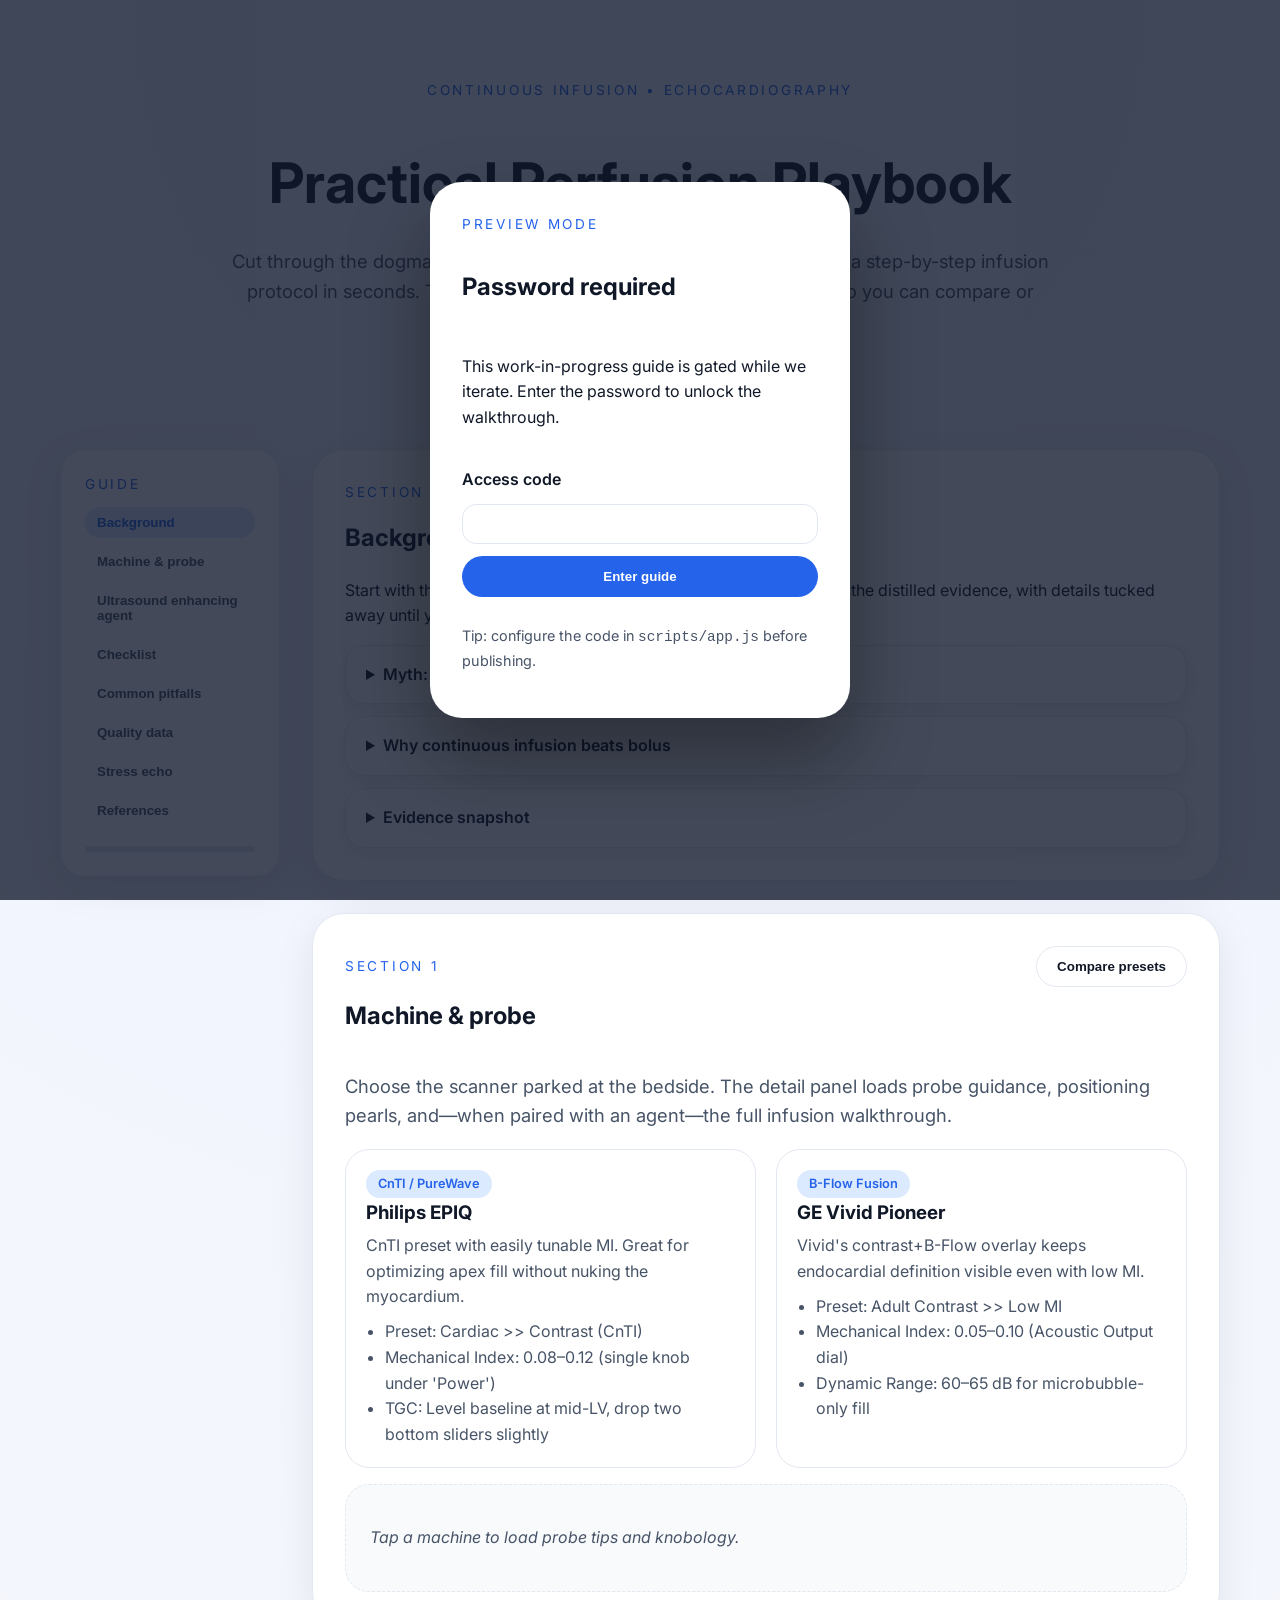
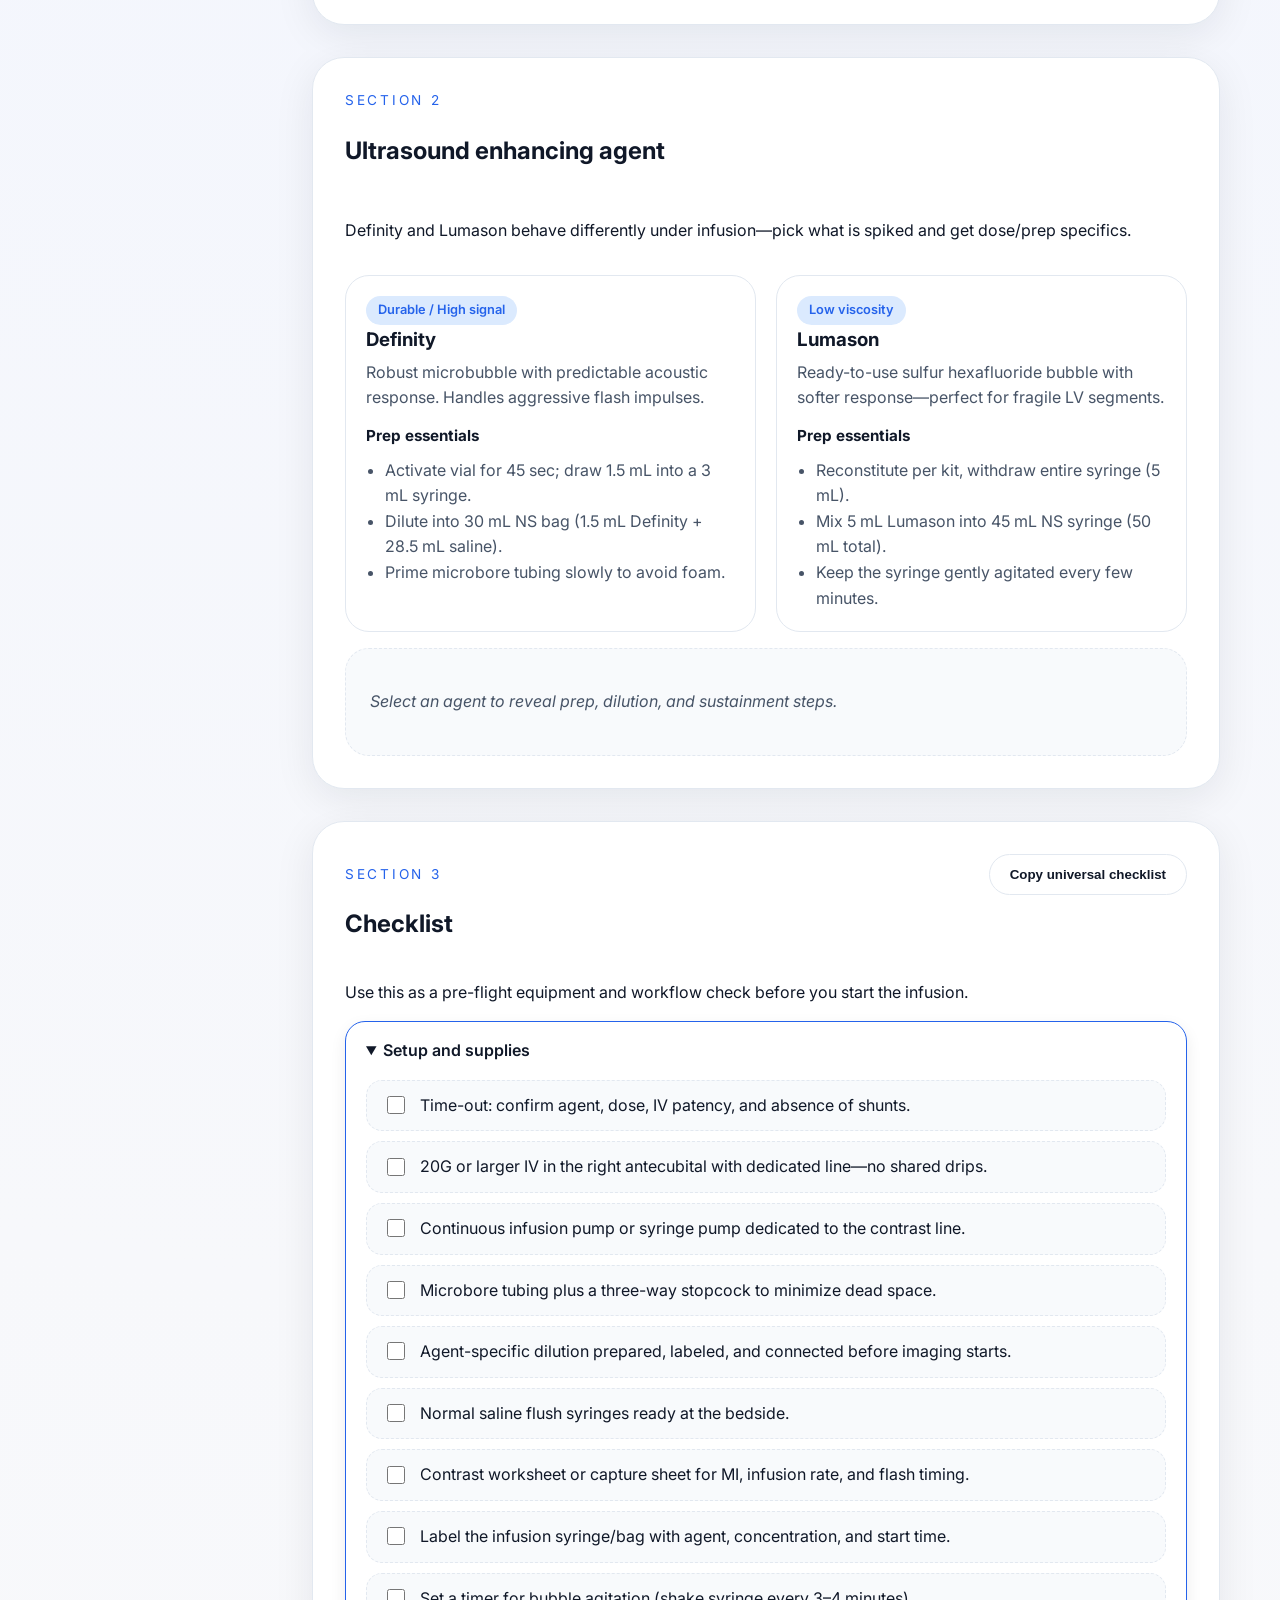
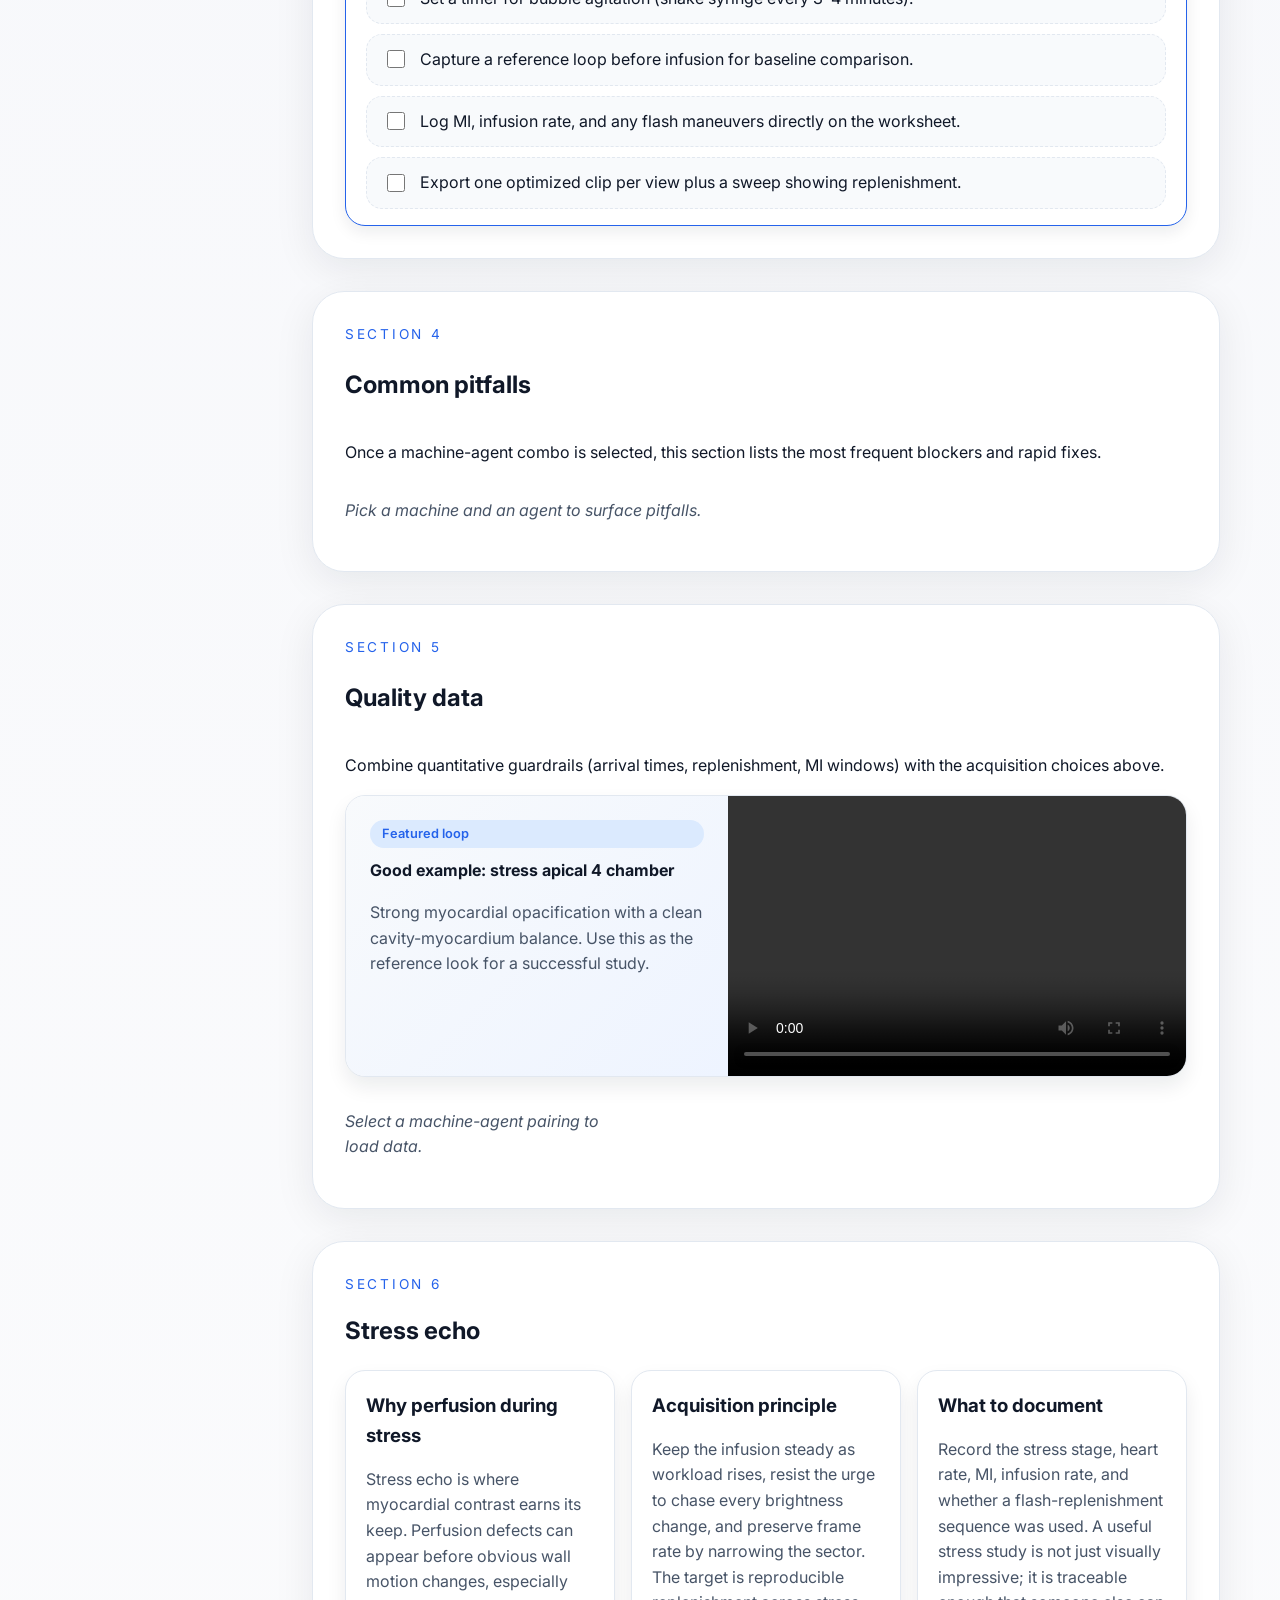
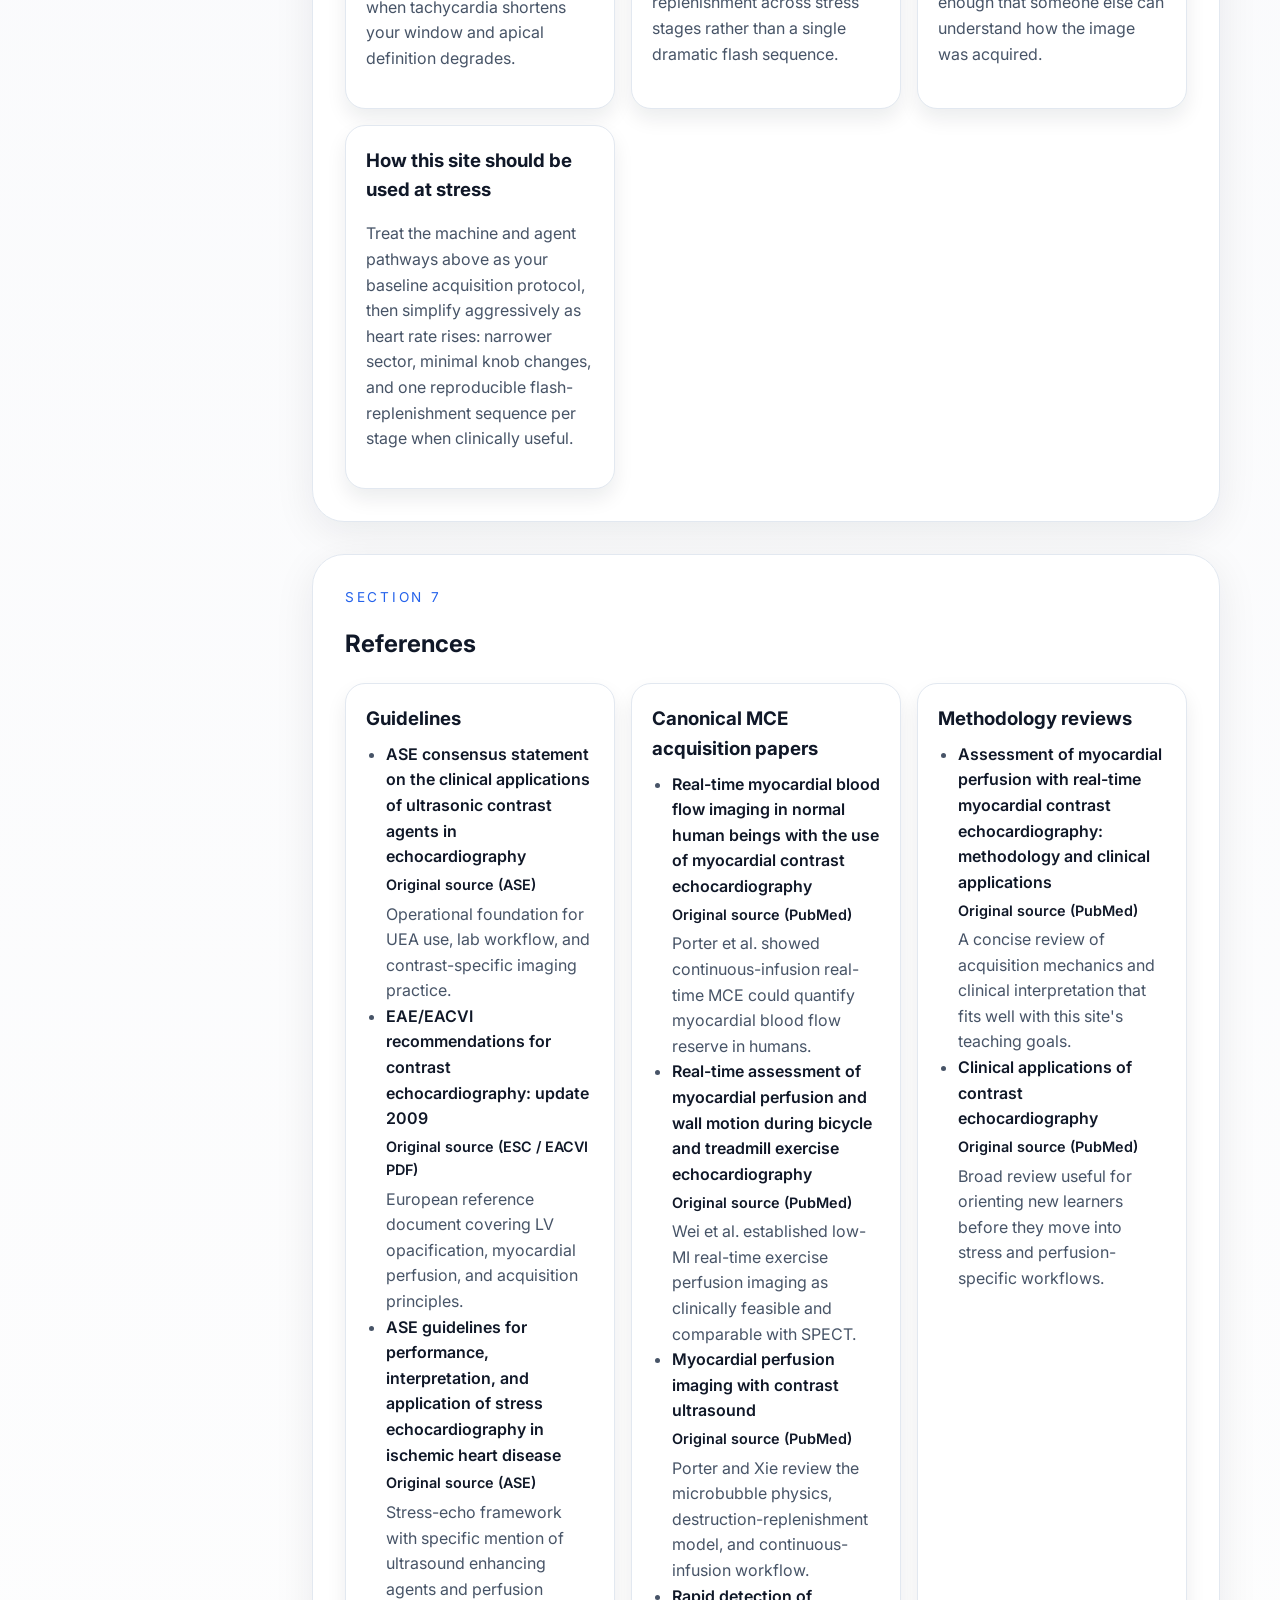
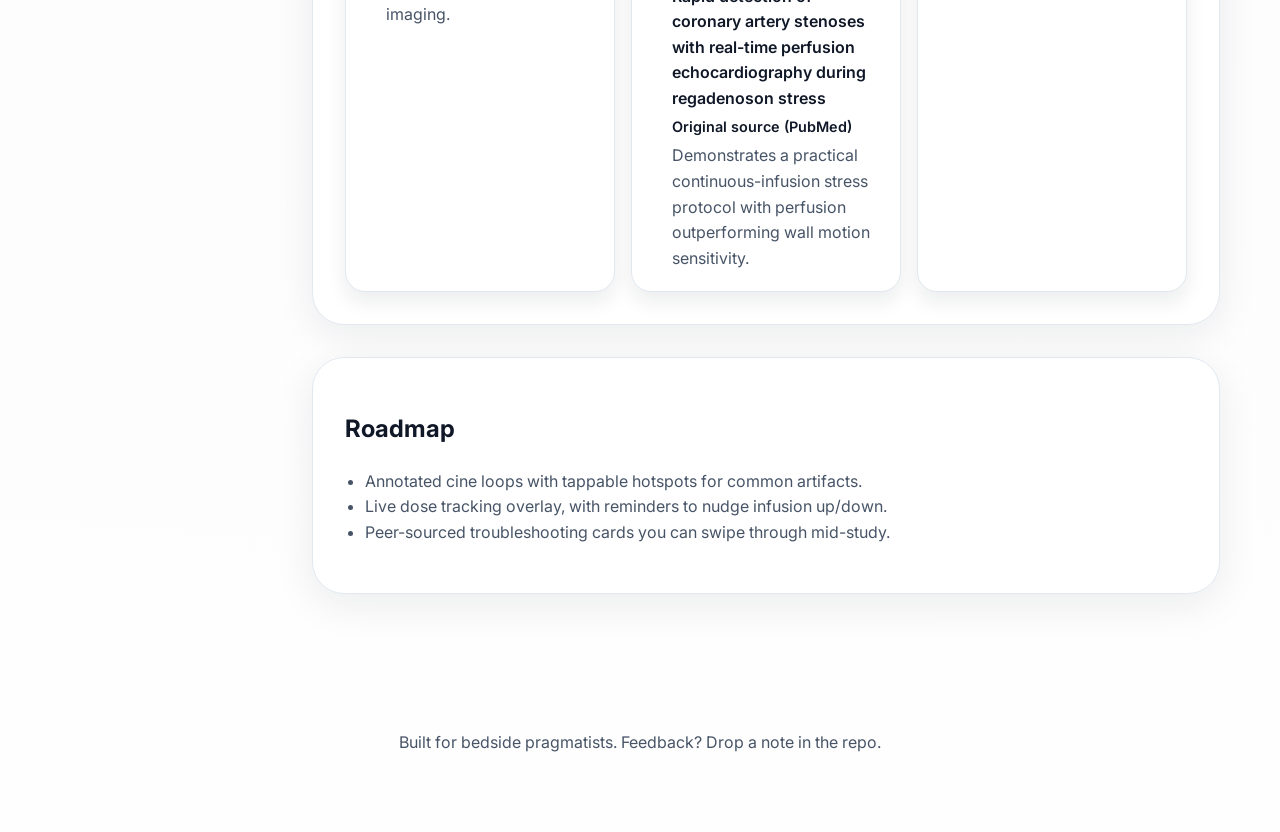
==== index.html @ 7c861c9e "Add checklist and references." ====
<!doctype html>
<html lang="en">
  <head>
    <meta charset="utf-8" />
    <meta name="viewport" content="width=device-width, initial-scale=1" />
    <title>Practical Perfusion Guide</title>
    <link rel="preconnect" href="https://fonts.googleapis.com" />
    <link rel="preconnect" href="https://fonts.gstatic.com" crossorigin />
    <link
      href="https://fonts.googleapis.com/css2?family=Inter:wght@400;500;600;700&amp;display=swap"
      rel="stylesheet"
    />
    <link rel="stylesheet" href="styles/main.css" />
  </head>
  <body>
    <div class="gate" id="access-gate" aria-modal="true" role="dialog">
      <form class="gate__panel" id="access-form">
        <p class="eyebrow">Preview mode</p>
        <h2>Password required</h2>
        <p>
          This work-in-progress guide is gated while we iterate. Enter the password to unlock the walkthrough.
        </p>
        <label for="access-input">Access code</label>
        <input id="access-input" name="access-input" type="password" autocomplete="off" required />
        <p class="gate__error" id="access-error" role="alert" hidden>Incorrect code. Try again.</p>
        <button class="btn btn--primary" type="submit">Enter guide</button>
        <p class="gate__hint">Tip: configure the code in <code>scripts/app.js</code> before publishing.</p>
      </form>
    </div>

    <header class="hero">
      <div class="hero__content">
        <p class="eyebrow">Continuous Infusion • Echocardiography</p>
        <h1>Practical Perfusion Playbook</h1>
        <p class="lede">
          Cut through the dogma. Pick your hardware, pick your bubbles, and get a
          step-by-step infusion protocol in seconds. Tabs keep the alternative
          settings close at hand so you can compare or troubleshoot live.
        </p>
        <div class="hero__cta">
          <button id="start-flow" class="btn btn--primary">
            Start the walkthrough
          </button>
          <button id="show-basics" class="btn btn--ghost">
            Review infusion basics
          </button>
        </div>
      </div>
    </header>

    <main>
      <div class="story-layout">
        <aside class="story-nav" aria-label="Section guide">
          <p class="eyebrow">Guide</p>
          <ol id="story-nav-list">
            <li><button data-target="background" class="story-link is-active" type="button">Background</button></li>
            <li><button data-target="machine-heading" class="story-link" type="button">Machine &amp; probe</button></li>
            <li><button data-target="bubble-heading" class="story-link" type="button">Ultrasound enhancing agent</button></li>
            <li><button data-target="checklist-heading" class="story-link" type="button">Checklist</button></li>
            <li><button data-target="pitfalls-heading" class="story-link" type="button">Common pitfalls</button></li>
            <li><button data-target="quality-heading" class="story-link" type="button">Quality data</button></li>
            <li><button data-target="stress-heading" class="story-link" type="button">Stress echo</button></li>
            <li><button data-target="references-heading" class="story-link" type="button">References</button></li>
          </ol>
          <div class="progress" id="story-progress">
            <div class="progress__bar"></div>
          </div>
        </aside>

        <div class="story-content">
      <section id="background" class="panel flow animate" aria-labelledby="background-heading">
        <p class="eyebrow">Section 0</p>
        <h2 id="background-heading">Background</h2>
        <p>
          Start with the why. Continuous infusion contrast is practical—here is the distilled evidence, with
          details tucked away until you need them mid-study.
        </p>
        <div id="background-topics" class="disclosure-grid"></div>
      </section>

      <section class="panel flow animate" aria-labelledby="machine-heading">
        <div class="panel__header">
          <div>
            <p class="eyebrow">Section 1</p>
            <h2 id="machine-heading">Machine &amp; probe</h2>
          </div>
          <div class="panel__action">
            <button class="btn btn--ghost" id="toggle-machine-compare">
              Compare presets
            </button>
          </div>
        </div>
        <p class="lede">
          Choose the scanner parked at the bedside. The detail panel loads probe guidance, positioning pearls,
          and—when paired with an agent—the full infusion walkthrough.
        </p>
        <div id="machine-grid" class="option-grid" role="list"></div>
        <div id="machine-compare" class="compare" hidden>
          <table>
            <thead>
              <tr>
                <th>Feature</th>
                <th>Philips EPIQ</th>
                <th>GE Vivid Pioneer</th>
              </tr>
            </thead>
            <tbody>
              <tr>
                <th>Contrast preset</th>
                <td>Cardiac CnTI <em>(MFI off)</em></td>
                <td>Adult Contrast + B-Flow Mix</td>
              </tr>
              <tr>
                <th>Transmit frequency</th>
                <td>1.0&nbsp;MHz</td>
                <td>1.3&nbsp;MHz</td>
              </tr>
              <tr>
                <th>MI target</th>
                <td>0.08&nbsp;–&nbsp;0.12</td>
                <td>0.05&nbsp;–&nbsp;0.10</td>
              </tr>
              <tr>
                <th>Infusion dial</th>
                <td>SmartInfuse slider</td>
                <td>Acoustic Output knob</td>
              </tr>
            </tbody>
          </table>
        </div>
        <article id="machine-detail" class="detail-card" aria-live="polite">
          <p class="placeholder">Tap a machine to load probe tips and knobology.</p>
        </article>
      </section>

      <section class="panel flow animate" aria-labelledby="bubble-heading">
        <div class="panel__header">
          <div>
            <p class="eyebrow">Section 2</p>
            <h2 id="bubble-heading">Ultrasound enhancing agent</h2>
          </div>
          <p>
            Definity and Lumason behave differently under infusion—pick what is spiked and get dose/prep specifics.
          </p>
        </div>
        <div id="bubble-grid" class="option-grid" role="list"></div>
        <article id="bubble-detail" class="detail-card" aria-live="polite">
          <p class="placeholder">Select an agent to reveal prep, dilution, and sustainment steps.</p>
        </article>
      </section>

      <section class="panel flow animate" aria-labelledby="checklist-heading">
        <div class="panel__header">
          <div>
            <p class="eyebrow">Section 3</p>
            <h2 id="checklist-heading">Checklist</h2>
          </div>
          <button class="btn btn--ghost" id="download-checklist">
            Copy universal checklist
          </button>
        </div>
        <p>
          Use this as a pre-flight equipment and workflow check before you start the infusion.
        </p>
        <details class="disclosure checklist-disclosure" open>
          <summary>Setup and supplies</summary>
          <ul id="checklist" class="checklist"></ul>
        </details>
      </section>

      <section class="panel flow animate" aria-labelledby="pitfalls-heading">
        <div class="panel__header">
          <div>
            <p class="eyebrow">Section 4</p>
            <h2 id="pitfalls-heading">Common pitfalls</h2>
          </div>
        </div>
        <p>
          Once a machine-agent combo is selected, this section lists the most frequent blockers and rapid fixes.
        </p>
        <div id="pitfalls-grid" class="pitfall-grid" aria-live="polite">
          <p class="placeholder">Pick a machine and an agent to surface pitfalls.</p>
        </div>
      </section>

      <section class="panel flow animate" aria-labelledby="quality-heading">
        <div class="panel__header">
          <div>
            <p class="eyebrow">Section 5</p>
            <h2 id="quality-heading">Quality data</h2>
          </div>
        </div>
        <p>
          Combine quantitative guardrails (arrival times, replenishment, MI windows) with the acquisition choices above.
        </p>
        <div id="quality-data" class="quality-grid" aria-live="polite">
          <p class="placeholder">Select a machine-agent pairing to load data.</p>
        </div>
      </section>

      <section class="panel flow animate" aria-labelledby="stress-heading">
        <p class="eyebrow">Section 6</p>
        <h2 id="stress-heading">Stress echo</h2>
        <div id="stress-echo" class="resource-grid"></div>
      </section>

      <section class="panel flow animate" aria-labelledby="references-heading">
        <p class="eyebrow">Section 7</p>
        <h2 id="references-heading">References</h2>
        <div id="references" class="resource-grid"></div>
      </section>

      <section class="panel flow animate" aria-labelledby="roadmap-heading">
        <h2 id="roadmap-heading">Roadmap</h2>
        <ul class="roadmap">
          <li>
            Annotated cine loops with tappable hotspots for common artifacts.
          </li>
          <li>
            Live dose tracking overlay, with reminders to nudge infusion up/down.
          </li>
          <li>
            Peer-sourced troubleshooting cards you can swipe through mid-study.
          </li>
        </ul>
      </section>
        </div>
      </div>
    </main>

    <footer class="site-footer">
      <p>Built for bedside pragmatists. Feedback? Drop a note in the repo.</p>
    </footer>

    <script src="scripts/app.js" type="module"></script>
  </body>
</html>
---- styles/main.css ----
:root {
  color-scheme: light;
  font-family: "Inter", system-ui, -apple-system, BlinkMacSystemFont, "Segoe UI",
    sans-serif;
  --surface: #fdfdfd;
  --panel: #ffffff;
  --border: #e2e8f0;
  --text: #101828;
  --muted: #475467;
  --accent: #2563eb;
  --accent-muted: #dbeafe;
  --shadow: 0 10px 40px rgba(15, 23, 42, 0.08);
}

*,
*::before,
*::after {
  box-sizing: border-box;
}

body {
  margin: 0;
  min-height: 100vh;
  background: radial-gradient(circle at top, #f0f4ff, #f7f8fb 40%, #fefefe);
  color: var(--text);
  line-height: 1.6;
}

img {
  max-width: 100%;
}

a {
  color: var(--accent);
}

.gate {
  position: fixed;
  inset: 0;
  background: rgba(15, 23, 42, 0.78);
  display: none;
  align-items: center;
  justify-content: center;
  padding: 20px;
  z-index: 999;
}

.gate.is-visible {
  display: flex;
}

.gate__panel {
  background: #fff;
  border-radius: 32px;
  padding: 32px;
  max-width: 420px;
  width: 100%;
  box-shadow: 0 40px 80px rgba(0, 0, 0, 0.35);
  display: grid;
  gap: 12px;
}

.gate__panel label {
  font-weight: 600;
  margin-top: 8px;
}

.gate__panel input {
  border-radius: 14px;
  border: 1px solid var(--border);
  padding: 10px 14px;
  font-size: 1rem;
}

.gate__error {
  color: #dc2626;
  font-weight: 600;
}

.gate__hint {
  font-size: 0.9rem;
  color: var(--muted);
}

.hero {
  padding: 80px 20px 48px;
}

.hero__content {
  max-width: 860px;
  margin: 0 auto;
  text-align: center;
}

.hero h1 {
  font-size: clamp(2.5rem, 6vw, 3.5rem);
  margin-bottom: 0.5rem;
}

.lede {
  font-size: 1.15rem;
  color: var(--muted);
}

.hero__cta {
  display: flex;
  flex-wrap: wrap;
  justify-content: center;
  gap: 12px;
  margin-top: 24px;
}

.btn {
  border: 1px solid var(--border);
  background: #fff;
  color: var(--text);
  border-radius: 999px;
  padding: 12px 20px;
  font-weight: 600;
  cursor: pointer;
  transition: transform 120ms ease, box-shadow 120ms ease;
}

.btn:focus-visible {
  outline: 2px solid var(--accent);
  outline-offset: 2px;
}

.btn:hover {
  transform: translateY(-1px);
  box-shadow: 0 8px 20px rgba(15, 23, 42, 0.12);
}

.btn--primary {
  background: var(--accent);
  color: #fff;
  border-color: transparent;
}

.btn--ghost {
  background: transparent;
}

main {
  max-width: 1200px;
  margin: 0 auto;
  padding: 0 20px 80px;
}

.story-layout {
  display: grid;
  grid-template-columns: minmax(180px, 220px) minmax(0, 1fr);
  gap: 32px;
}

.story-nav {
  position: sticky;
  top: 120px;
  align-self: start;
  border: 1px solid var(--border);
  border-radius: 24px;
  padding: 24px;
  background: #fff;
  box-shadow: var(--shadow);
}

.story-nav ol {
  list-style: none;
  padding: 0;
  margin: 12px 0 20px;
  display: flex;
  flex-direction: column;
  gap: 8px;
}

.story-link {
  width: 100%;
  text-align: left;
  border: none;
  background: transparent;
  padding: 8px 12px;
  border-radius: 999px;
  font-weight: 600;
  color: var(--muted);
  cursor: pointer;
  transition: background 120ms ease, color 120ms ease;
}

.story-link.is-active {
  background: var(--accent-muted);
  color: var(--accent);
}

.progress {
  width: 100%;
  height: 6px;
  background: var(--border);
  border-radius: 999px;
  overflow: hidden;
}

.progress__bar {
  width: 100%;
  height: 100%;
  background: var(--accent);
  transform-origin: left center;
  transform: scaleX(0);
}

.story-content {
  display: grid;
  gap: 32px;
}

.panel {
  background: var(--panel);
  border: 1px solid var(--border);
  border-radius: 32px;
  padding: 32px;
  box-shadow: var(--shadow);
}

.panel__header {
  display: flex;
  flex-wrap: wrap;
  justify-content: space-between;
  align-items: baseline;
  gap: 12px;
}

.eyebrow {
  text-transform: uppercase;
  letter-spacing: 0.2em;
  color: var(--accent);
  font-size: 0.85rem;
  margin: 0;
}

.flow > * + * {
  margin-top: 1rem;
}

.disclosure-grid {
  display: grid;
  gap: 12px;
}

.disclosure {
  border: 1px solid var(--border);
  border-radius: 20px;
  padding: 0 20px;
  background: #fff;
  box-shadow: 0 6px 16px rgba(15, 23, 42, 0.08);
}

.disclosure summary {
  cursor: pointer;
  padding: 16px 0;
  font-weight: 600;
  color: var(--text);
}

.disclosure[open] {
  border-color: var(--accent);
}

.disclosure p,
.disclosure ul {
  margin-top: 0;
  margin-bottom: 16px;
  color: var(--muted);
}

.option-grid {
  display: grid;
  grid-template-columns: repeat(auto-fit, minmax(240px, 1fr));
  gap: 20px;
  margin-top: 16px;
}

.option-card {
  border: 1px solid var(--border);
  border-radius: 24px;
  padding: 20px;
  background: #fff;
  cursor: pointer;
  transition: border-color 120ms ease, box-shadow 120ms ease, transform 120ms ease;
}

.option-card:hover {
  transform: translateY(-3px);
  box-shadow: 0 12px 25px rgba(15, 23, 42, 0.12);
}

.option-card.is-selected {
  border-color: var(--accent);
  box-shadow: 0 12px 30px rgba(37, 99, 235, 0.25);
}

.option-card h3 {
  margin-top: 0;
  margin-bottom: 0.3rem;
}

.option-card h4 {
  margin: 0.8rem 0 0.2rem;
  font-size: 0.95rem;
  color: var(--text);
}

.option-card p {
  margin: 0.3rem 0;
  color: var(--muted);
}

.option-card ul {
  margin: 0.6rem 0 0;
  padding-left: 1.2rem;
  color: var(--muted);
}

.badge {
  display: inline-flex;
  align-items: center;
  padding: 4px 12px;
  border-radius: 999px;
  background: var(--accent-muted);
  color: var(--accent);
  font-size: 0.8rem;
  font-weight: 600;
}

.compare {
  margin-top: 24px;
  overflow-x: auto;
}

.compare table {
  width: 100%;
  border-collapse: collapse;
}

.compare th,
.compare td {
  padding: 12px;
  border-bottom: 1px solid var(--border);
  text-align: left;
}

.meta-badges {
  display: flex;
  flex-wrap: wrap;
  gap: 8px;
  margin: 16px 0 8px;
}

.placeholder {
  color: var(--muted);
  font-style: italic;
}

.detail-card {
  border: 1px dashed var(--border);
  border-radius: 24px;
  padding: 24px;
  background: #f8fafc;
  margin-top: 16px;
}

.detail-card h3 {
  margin-top: 0;
  margin-bottom: 0.4rem;
}

.detail-card h4 {
  margin-bottom: 0.3rem;
}

.detail-card ul {
  margin: 0 0 1rem;
  padding-left: 20px;
}

.detail-card .split {
  display: grid;
  grid-template-columns: repeat(auto-fit, minmax(220px, 1fr));
  gap: 16px;
}

.technique {
  margin-top: 24px;
  border-top: 1px dashed var(--border);
  padding-top: 24px;
}

.technique-stage + .technique-stage {
  margin-top: 20px;
  padding-top: 20px;
  border-top: 1px dashed var(--border);
}

.technique-stage ul {
  margin: 0;
  padding-left: 20px;
}

.pitfall-grid,
.quality-grid {
  display: grid;
  grid-template-columns: repeat(auto-fit, minmax(240px, 1fr));
  gap: 16px;
}

.pitfall-figure {
  grid-column: 1 / -1;
  display: grid;
  grid-template-columns: minmax(240px, 320px) minmax(0, 1fr);
  gap: 20px;
  border: 1px solid var(--border);
  border-radius: 24px;
  padding: 20px;
  background: linear-gradient(135deg, #f8fafc, #eef4ff);
  box-shadow: 0 10px 20px rgba(15, 23, 42, 0.08);
}

.pitfall-figure__copy {
  display: grid;
  align-content: start;
  gap: 10px;
}

.pitfall-annotator {
  position: relative;
  min-height: 520px;
  border-radius: 24px;
  overflow: hidden;
  background: #020617;
}

.pitfall-annotator__image {
  position: absolute;
  inset: 0;
  width: 100%;
  height: 100%;
  object-fit: cover;
  display: block;
}

.pitfall-hotspot {
  position: absolute;
  transform: translate(-50%, -50%);
}

.pitfall-hotspot__button {
  width: 30px;
  height: 30px;
  border: none;
  border-radius: 999px;
  background: #22c55e;
  color: #052e16;
  font-weight: 700;
  box-shadow: 0 0 0 8px rgba(34, 197, 94, 0.18);
  cursor: pointer;
}

.pitfall-hotspot__button:focus-visible {
  outline: 2px solid #fff;
  outline-offset: 3px;
}

.pitfall-hotspot__tooltip {
  position: absolute;
  left: 24px;
  top: 50%;
  width: min(240px, 42vw);
  transform: translateY(-50%);
  padding: 14px 16px;
  border-radius: 16px;
  background: rgba(15, 23, 42, 0.95);
  color: #f8fafc;
  opacity: 0;
  pointer-events: none;
  transition: opacity 150ms ease, transform 150ms ease;
}

.pitfall-hotspot__tooltip h3 {
  margin: 0 0 0.35rem;
  font-size: 0.95rem;
}

.pitfall-hotspot__tooltip p {
  margin: 0;
  color: rgba(248, 250, 252, 0.86);
}

.pitfall-hotspot:hover .pitfall-hotspot__tooltip,
.pitfall-hotspot:focus-within .pitfall-hotspot__tooltip {
  opacity: 1;
  transform: translateY(-50%) translateX(6px);
}

.pitfall-card,
.quality-card {
  border: 1px solid var(--border);
  border-radius: 20px;
  padding: 20px;
  background: #fff;
  box-shadow: 0 10px 20px rgba(15, 23, 42, 0.08);
}

.quality-card--feature {
  grid-column: 1 / -1;
  padding: 0;
  overflow: hidden;
}

.pitfall-card h3,
.quality-card h3 {
  margin-top: 0;
  margin-bottom: 0.4rem;
  font-size: 1rem;
}

.pitfall-card p,
.quality-card p {
  margin: 0;
  color: var(--muted);
}

.quality-card ul {
  margin: 0;
  padding-left: 20px;
}

.quality-feature {
  display: grid;
  grid-template-columns: minmax(260px, 1fr) minmax(320px, 1.2fr);
  gap: 0;
  align-items: stretch;
}

.quality-feature__copy {
  padding: 24px;
  display: grid;
  align-content: start;
  gap: 10px;
  background: linear-gradient(135deg, #f8fafc, #eef4ff);
}

.quality-feature__video {
  width: 100%;
  height: 100%;
  min-height: 280px;
  display: block;
  background: #0f172a;
  object-fit: cover;
}

.metric {
  padding: 10px 14px;
  border-radius: 16px;
  background: var(--accent-muted);
  color: var(--text);
  font-weight: 600;
}

.metric span {
  display: block;
  font-size: 0.85rem;
  color: var(--muted);
  font-weight: 500;
}

.checklist {
  list-style: none;
  margin: 0;
  padding: 0;
  display: grid;
  gap: 10px;
}

.checklist-disclosure {
  margin-top: 8px;
}

.checklist-disclosure summary {
  font-size: 1rem;
}

.checklist li {
  border: 1px dashed var(--border);
  border-radius: 16px;
  background: #f8fafc;
}

.checklist-item {
  display: flex;
  gap: 12px;
  align-items: flex-start;
  padding: 12px 16px;
  cursor: pointer;
}

.checklist-item__checkbox {
  margin-top: 0.2rem;
  width: 18px;
  height: 18px;
  accent-color: var(--accent);
  flex: 0 0 auto;
}

.checklist-item span {
  color: var(--text);
}

.resource-grid {
  display: grid;
  grid-template-columns: repeat(auto-fit, minmax(240px, 1fr));
  gap: 16px;
}

.resource-card {
  border: 1px solid var(--border);
  border-radius: 20px;
  padding: 20px;
  background: #fff;
  box-shadow: 0 10px 20px rgba(15, 23, 42, 0.08);
}

.resource-card h3 {
  margin-top: 0;
  margin-bottom: 0.5rem;
}

.resource-card p,
.resource-card li {
  color: var(--muted);
}

.resource-card a {
  color: var(--text);
  font-weight: 600;
  text-decoration: none;
}

.resource-card a:hover {
  text-decoration: underline;
}

.resource-link {
  display: inline-block;
  margin-top: 0.2rem;
  font-size: 0.9rem;
  color: var(--accent);
  font-weight: 500;
}

.resource-card ul {
  margin: 0;
  padding-left: 20px;
}

.resource-note {
  display: block;
  margin-top: 0.25rem;
  color: var(--muted);
}

.roadmap {
  list-style: disc;
  padding-left: 20px;
  color: var(--muted);
}

.site-footer {
  text-align: center;
  padding: 40px 20px 60px;
  color: var(--muted);
}

.animate {
  opacity: 0;
  transform: translateY(24px);
  transition: opacity 600ms ease, transform 600ms ease;
}

.animate.is-visible {
  opacity: 1;
  transform: translateY(0);
}

@media (max-width: 960px) {
  .story-layout {
    grid-template-columns: 1fr;
  }

  .story-nav {
    position: relative;
    top: 0;
  }

  .pitfall-figure {
    grid-template-columns: 1fr;
  }

  .quality-feature {
    grid-template-columns: 1fr;
  }
}

@media (max-width: 640px) {
  .panel {
    padding: 24px;
  }
}
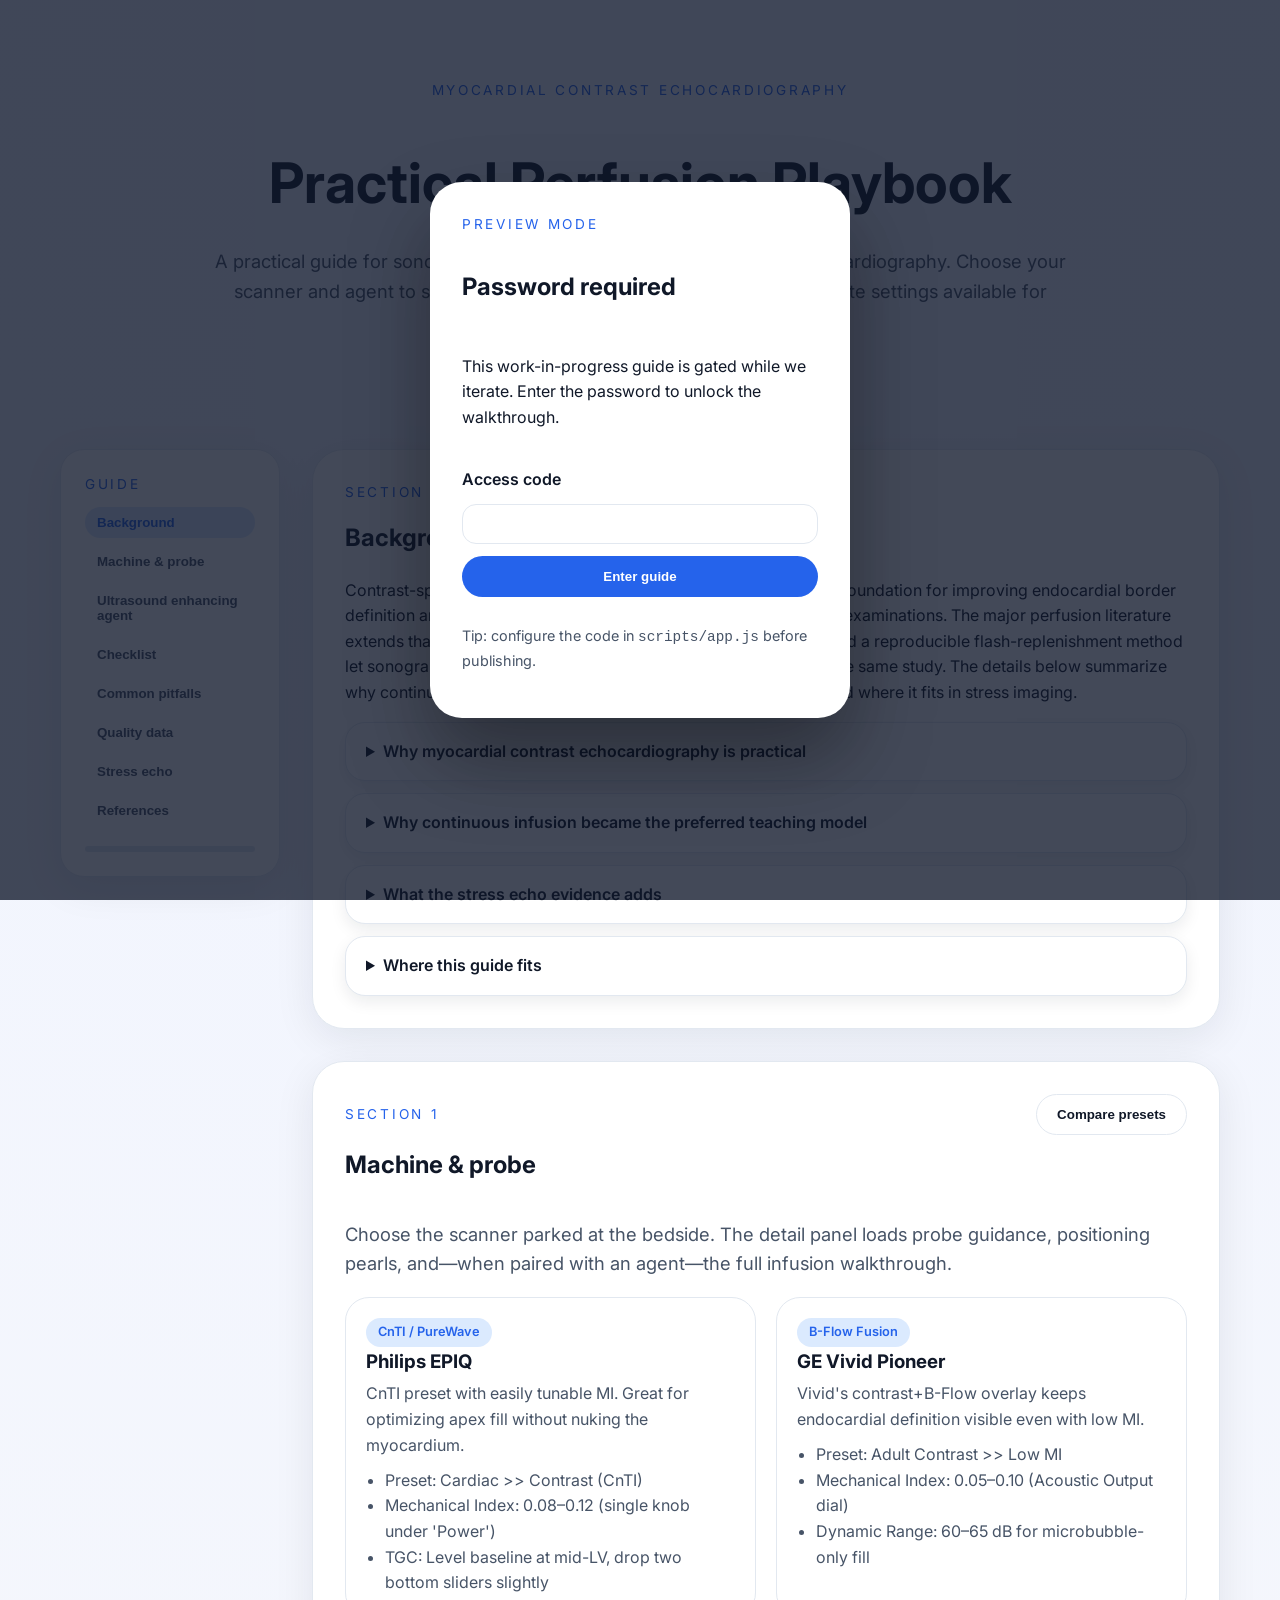
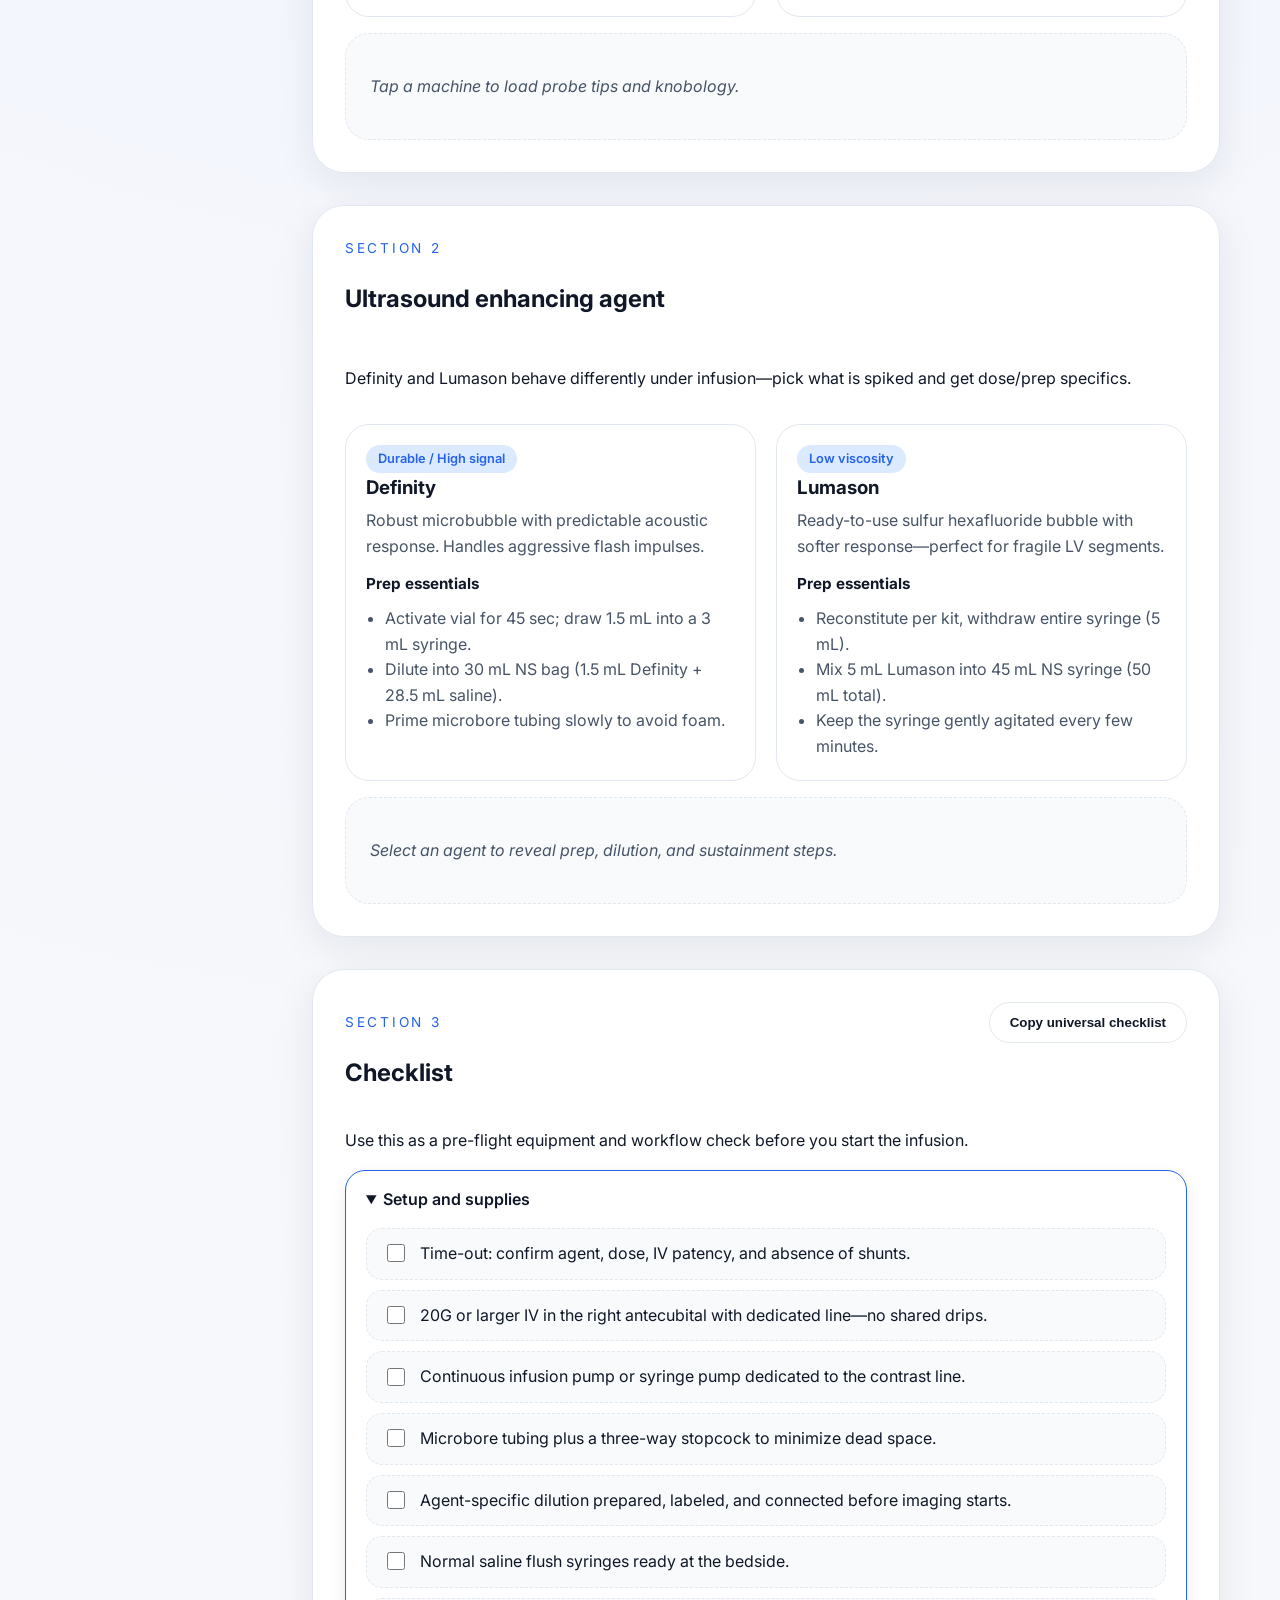
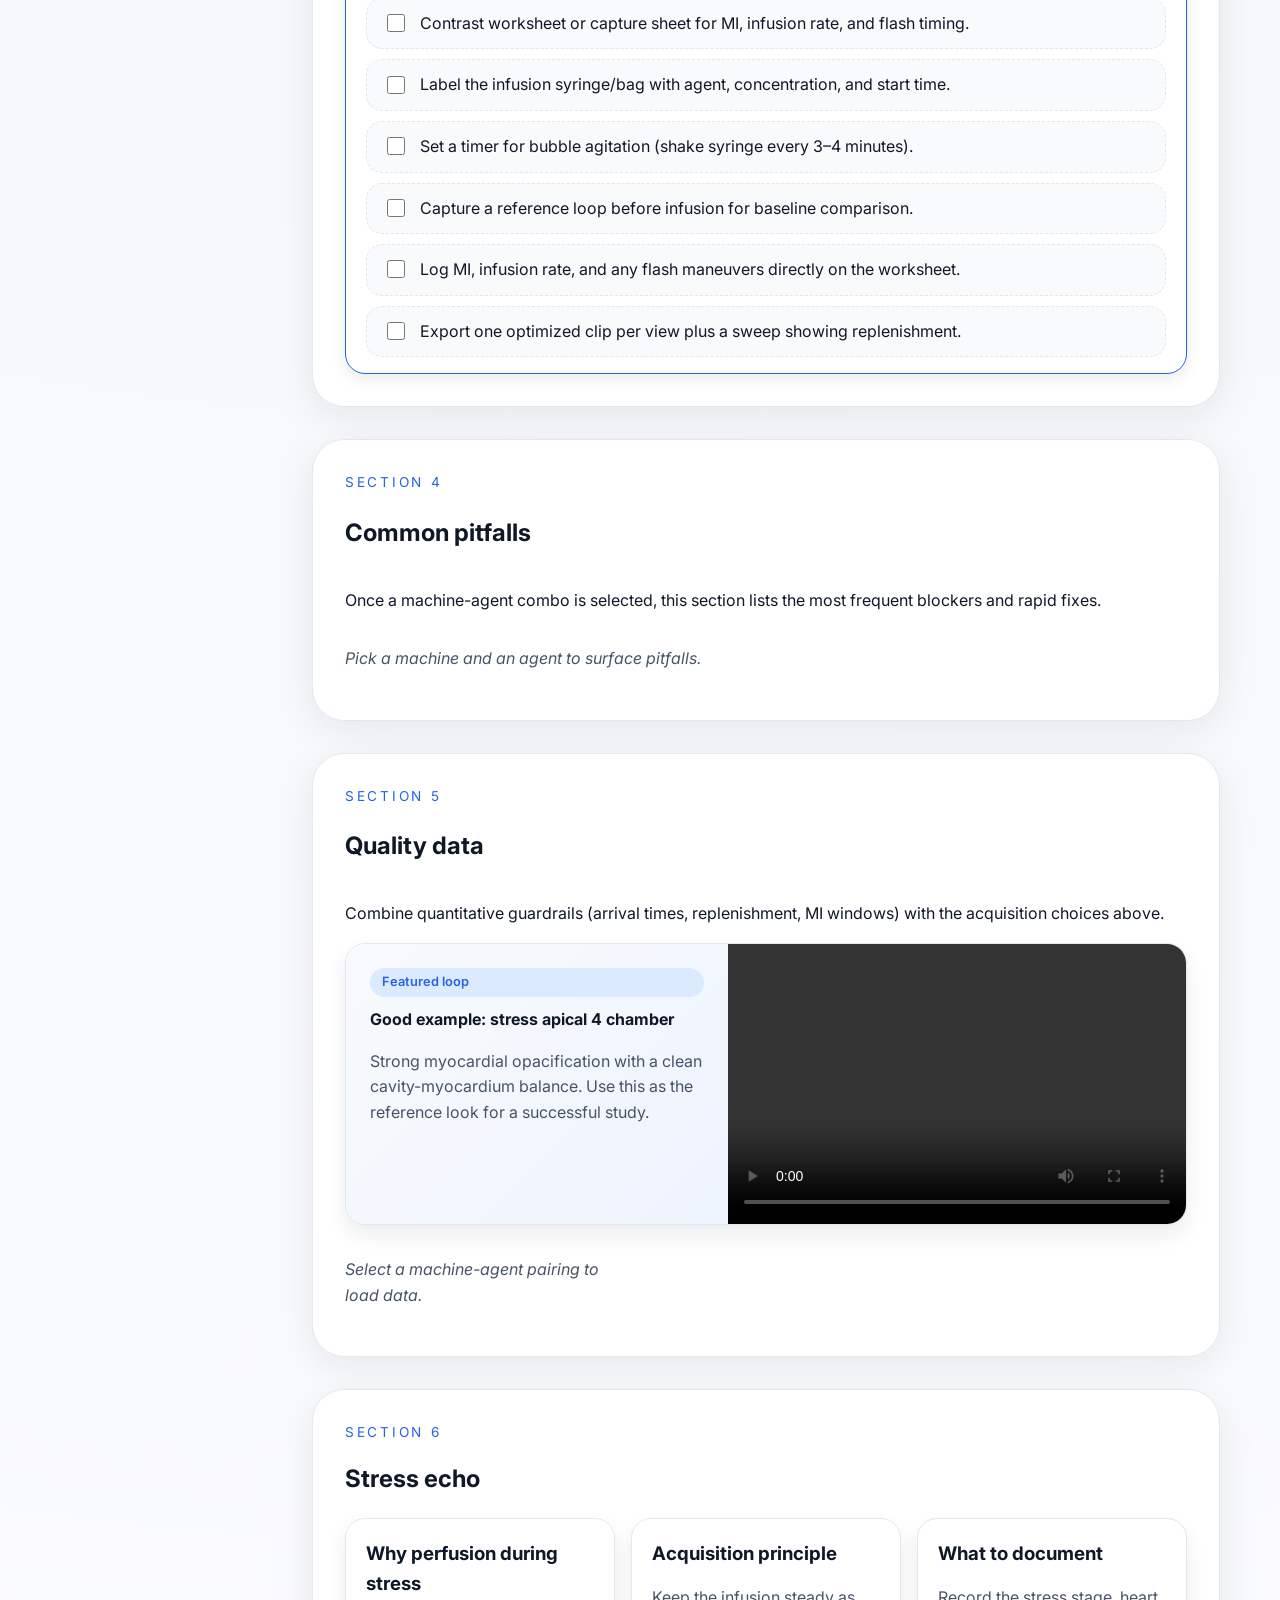
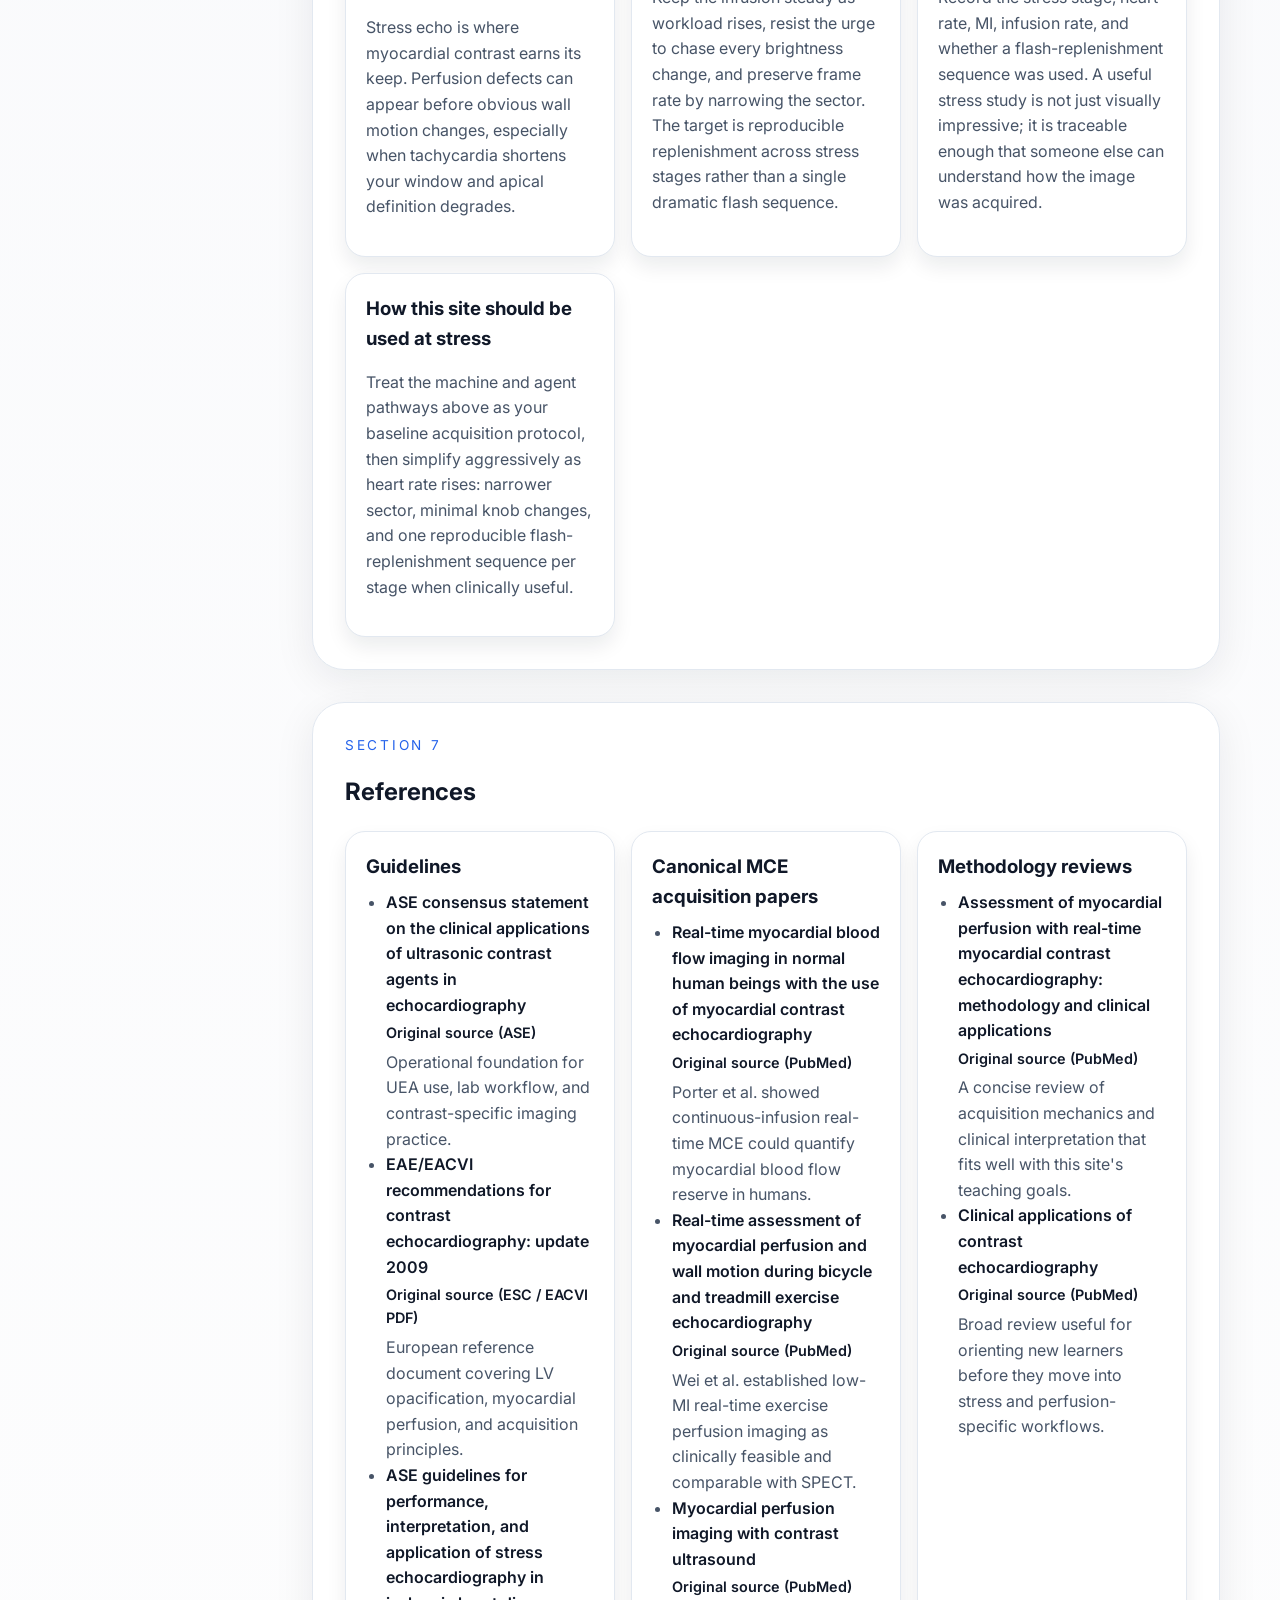
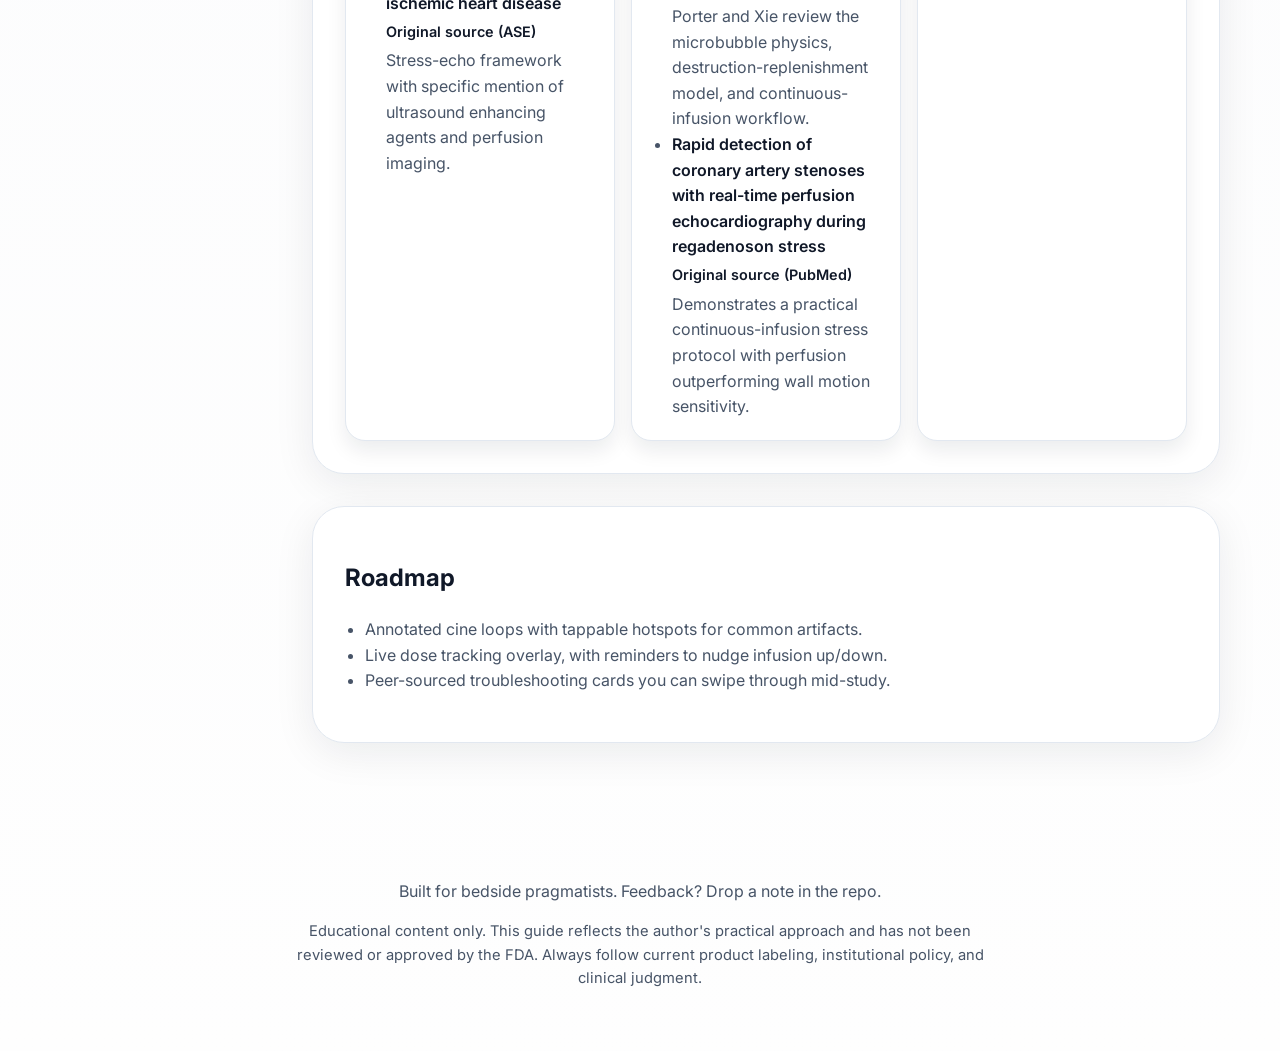
==== commit 561315d2: "Update text." ====
--- a/index.html
+++ b/index.html
@@ -30,12 +30,13 @@
 
     <header class="hero">
       <div class="hero__content">
-        <p class="eyebrow">Continuous Infusion • Echocardiography</p>
+        <p class="eyebrow">Myocardial Contrast Echocardiography</p>
         <h1>Practical Perfusion Playbook</h1>
         <p class="lede">
-          Cut through the dogma. Pick your hardware, pick your bubbles, and get a
-          step-by-step infusion protocol in seconds. Tabs keep the alternative
-          settings close at hand so you can compare or troubleshoot live.
+          A practical guide for sonographers performing myocardial contrast
+          echocardiography. Choose your scanner and agent to see a step-by-step
+          infusion workflow, with alternate settings available for comparison
+          and real-time troubleshooting.
         </p>
         <div class="hero__cta">
           <button id="start-flow" class="btn btn--primary">
@@ -72,8 +73,12 @@
         <p class="eyebrow">Section 0</p>
         <h2 id="background-heading">Background</h2>
         <p>
-          Start with the why. Continuous infusion contrast is practical—here is the distilled evidence, with
-          details tucked away until you need them mid-study.
+          Contrast-specific echocardiography already has a strong practice foundation for improving endocardial
+          border definition and converting technically limited studies into diagnostic examinations. The major
+          perfusion literature extends that workflow: low-MI imaging, steady contrast delivery, and a reproducible
+          flash-replenishment method let sonographers assess wall motion and myocardial perfusion in the same
+          study. The details below summarize why continuous infusion is practical, how the technique evolved, and
+          where it fits in stress imaging.
         </p>
         <div id="background-topics" class="disclosure-grid"></div>
       </section>
@@ -230,6 +235,9 @@
 
     <footer class="site-footer">
       <p>Built for bedside pragmatists. Feedback? Drop a note in the repo.</p>
+      <p class="site-footer__disclaimer">
+        Educational content only. This guide reflects the author's practical approach and has not been reviewed or approved by the FDA. Always follow current product labeling, institutional policy, and clinical judgment.
+      </p>
     </footer>
 
     <script src="scripts/app.js" type="module"></script>
--- a/styles/main.css
+++ b/styles/main.css
@@ -678,6 +678,12 @@
   color: var(--muted);
 }
 
+.site-footer__disclaimer {
+  max-width: 720px;
+  margin: 12px auto 0;
+  font-size: 0.92rem;
+}
+
 .animate {
   opacity: 0;
   transform: translateY(24px);
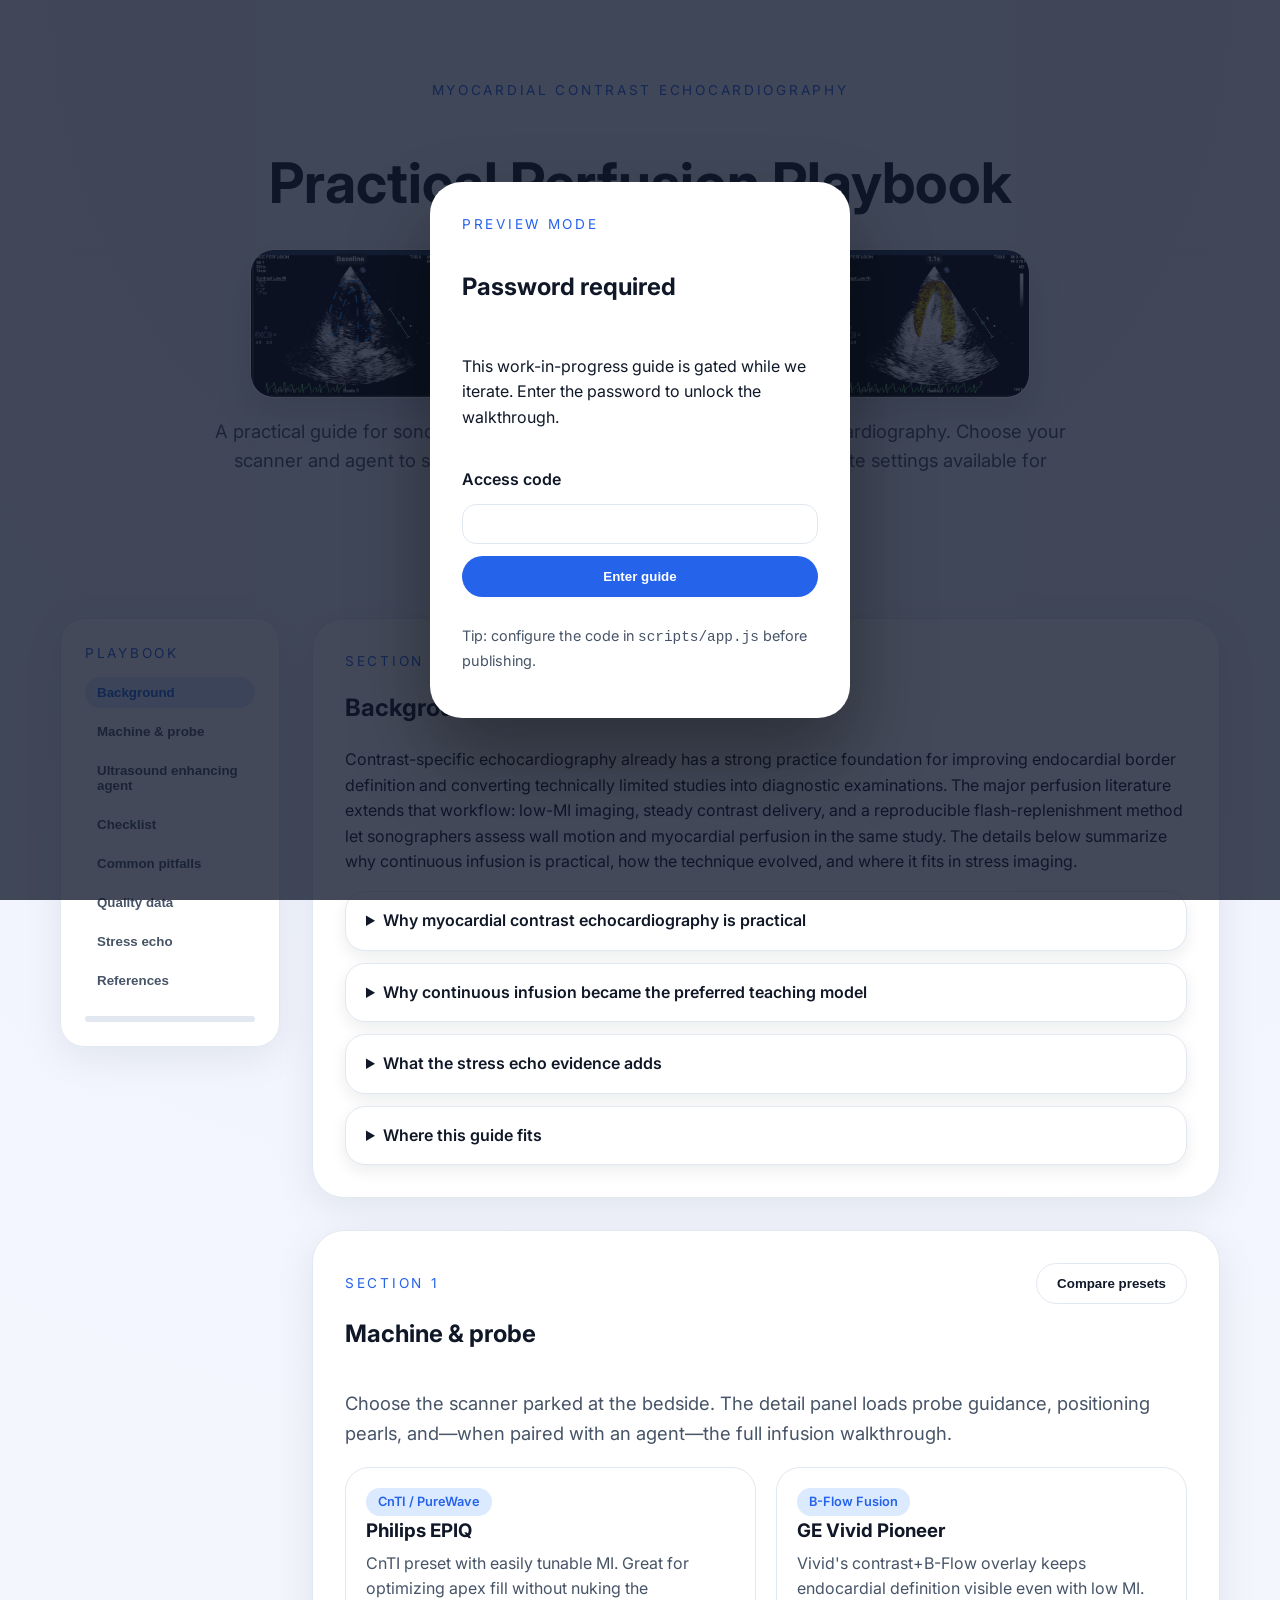
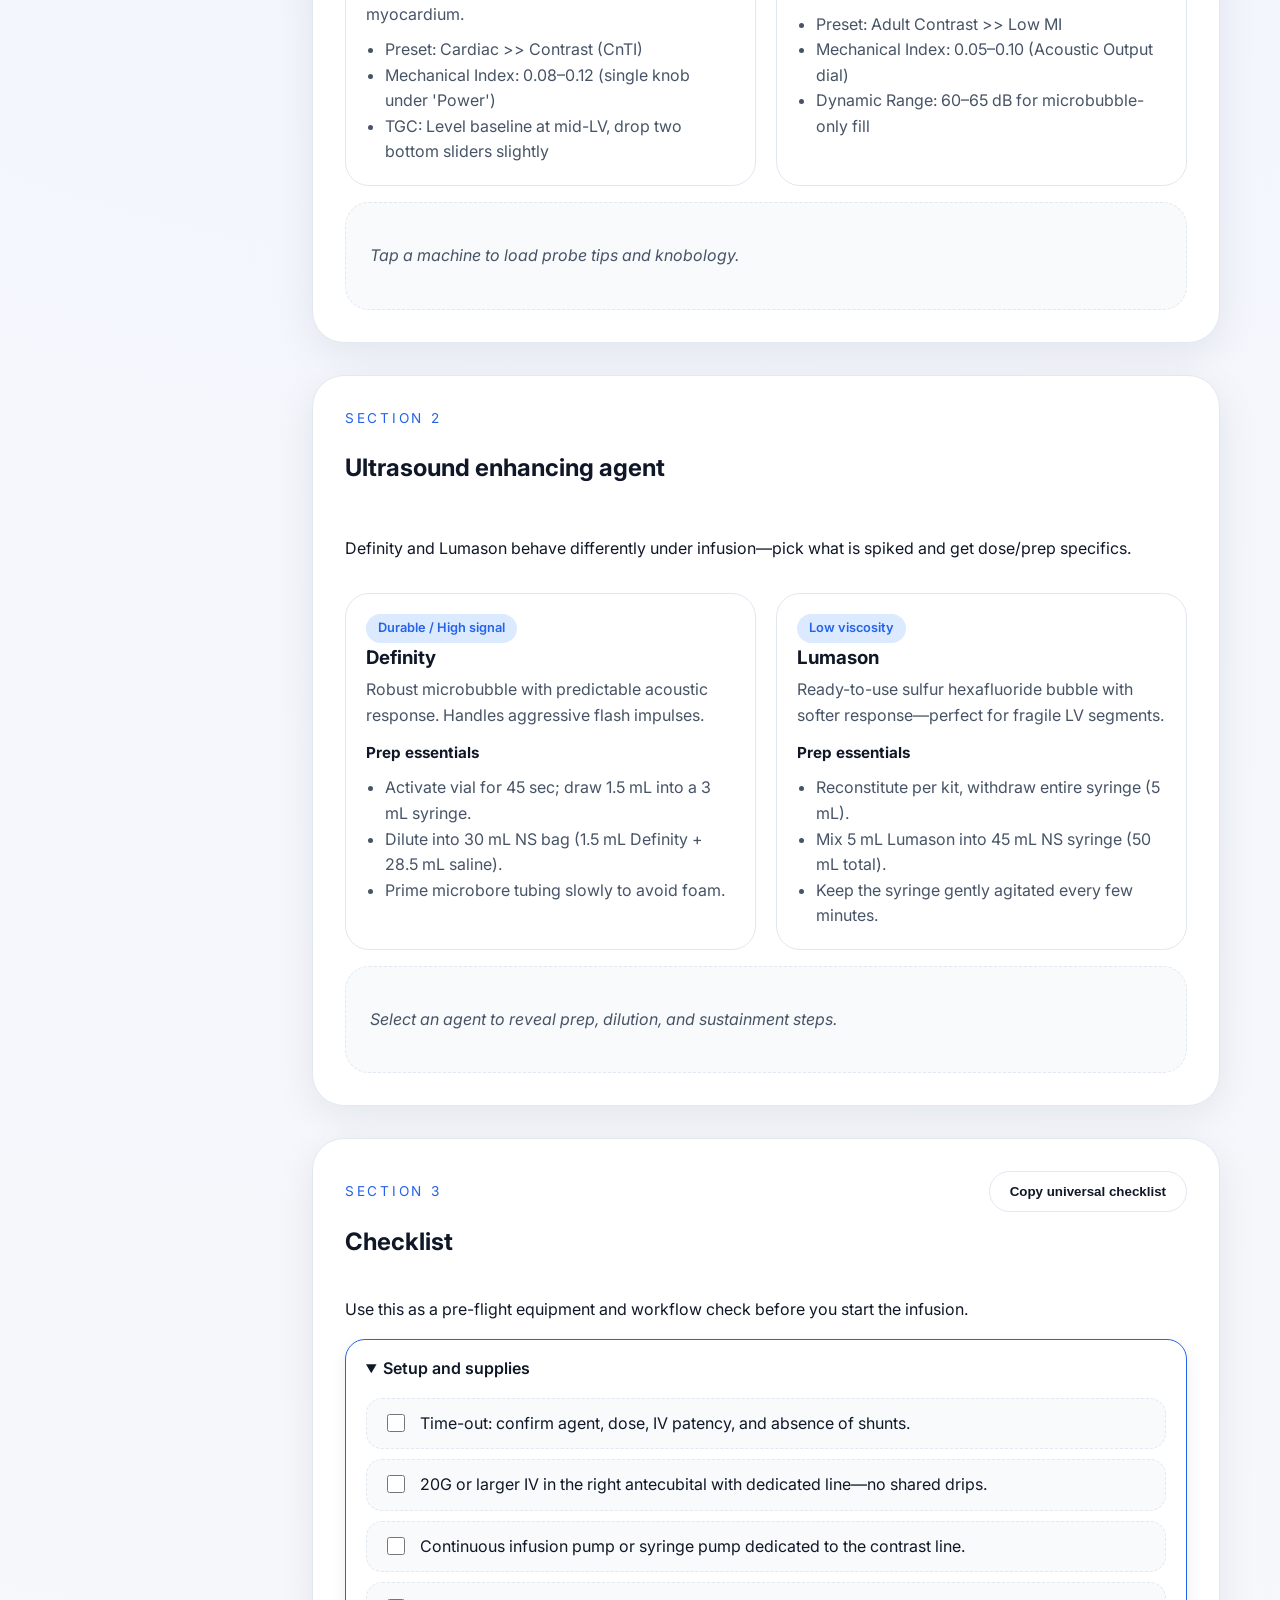
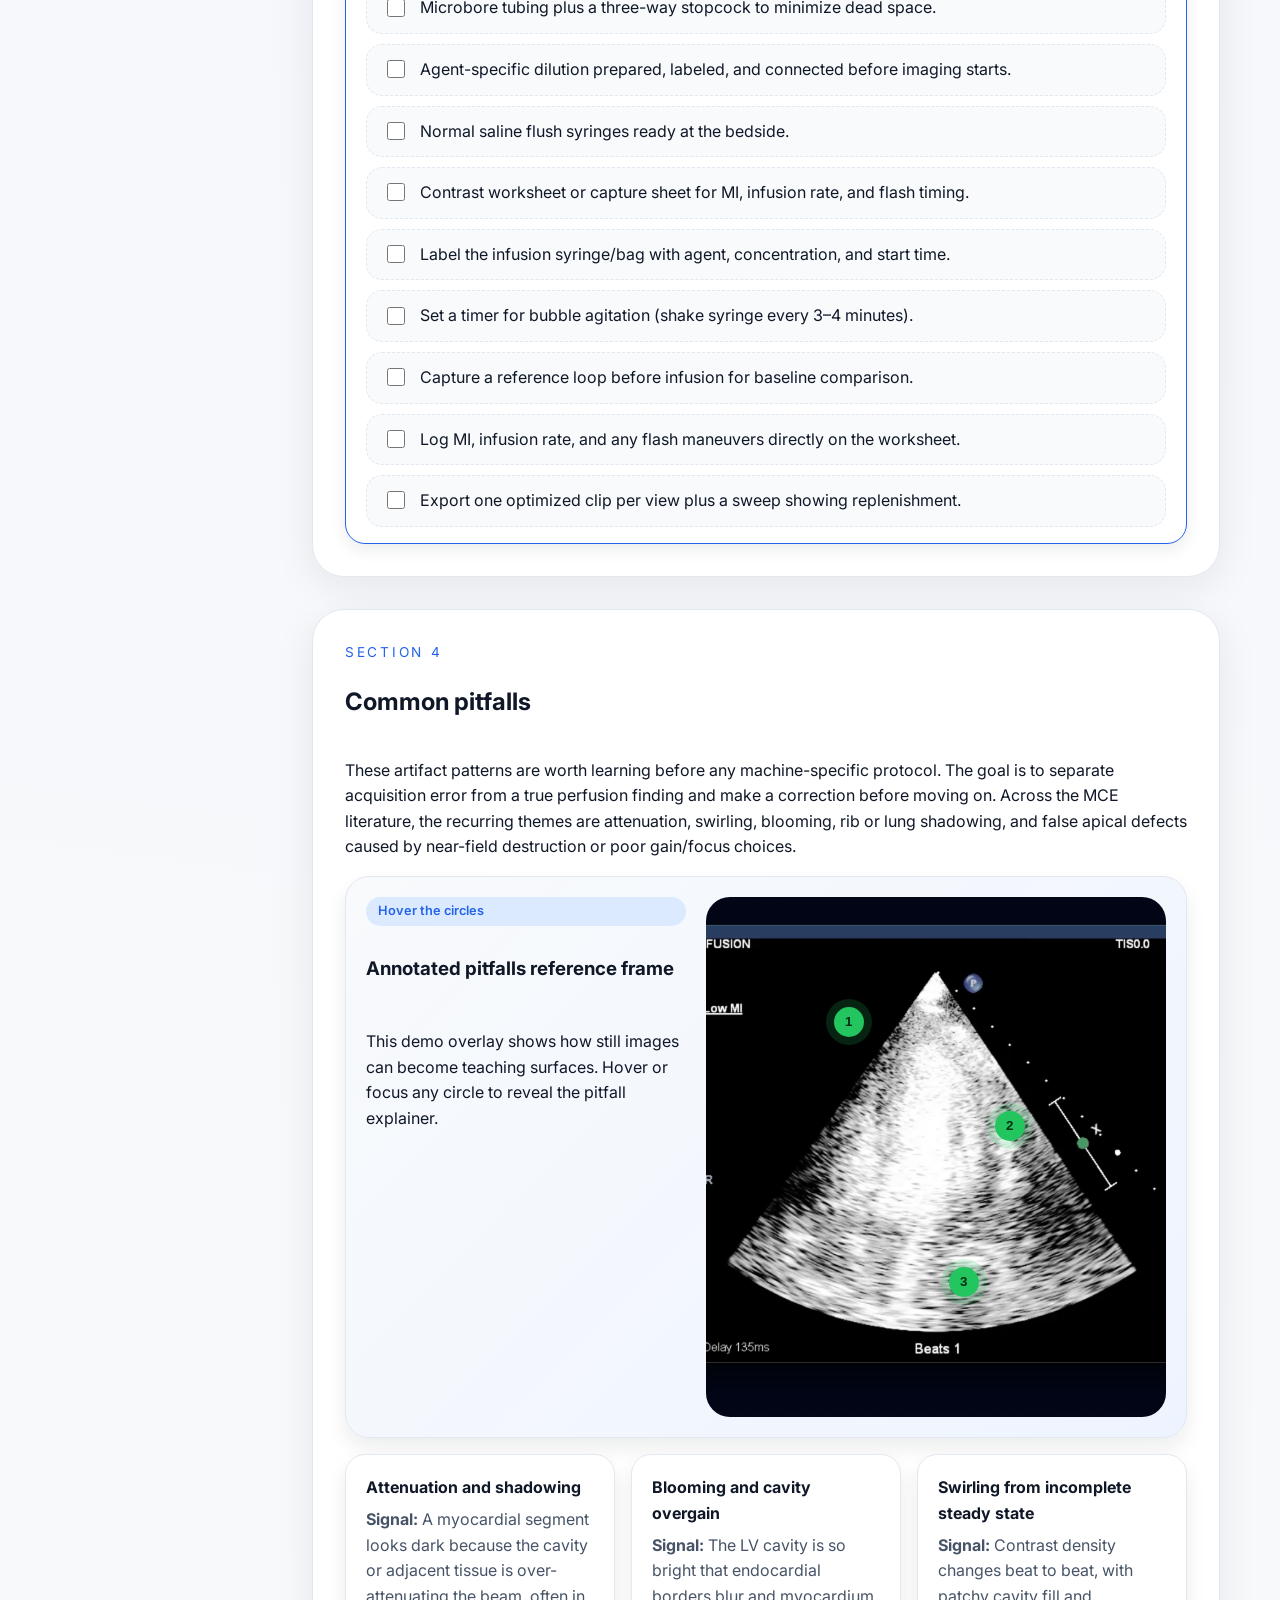
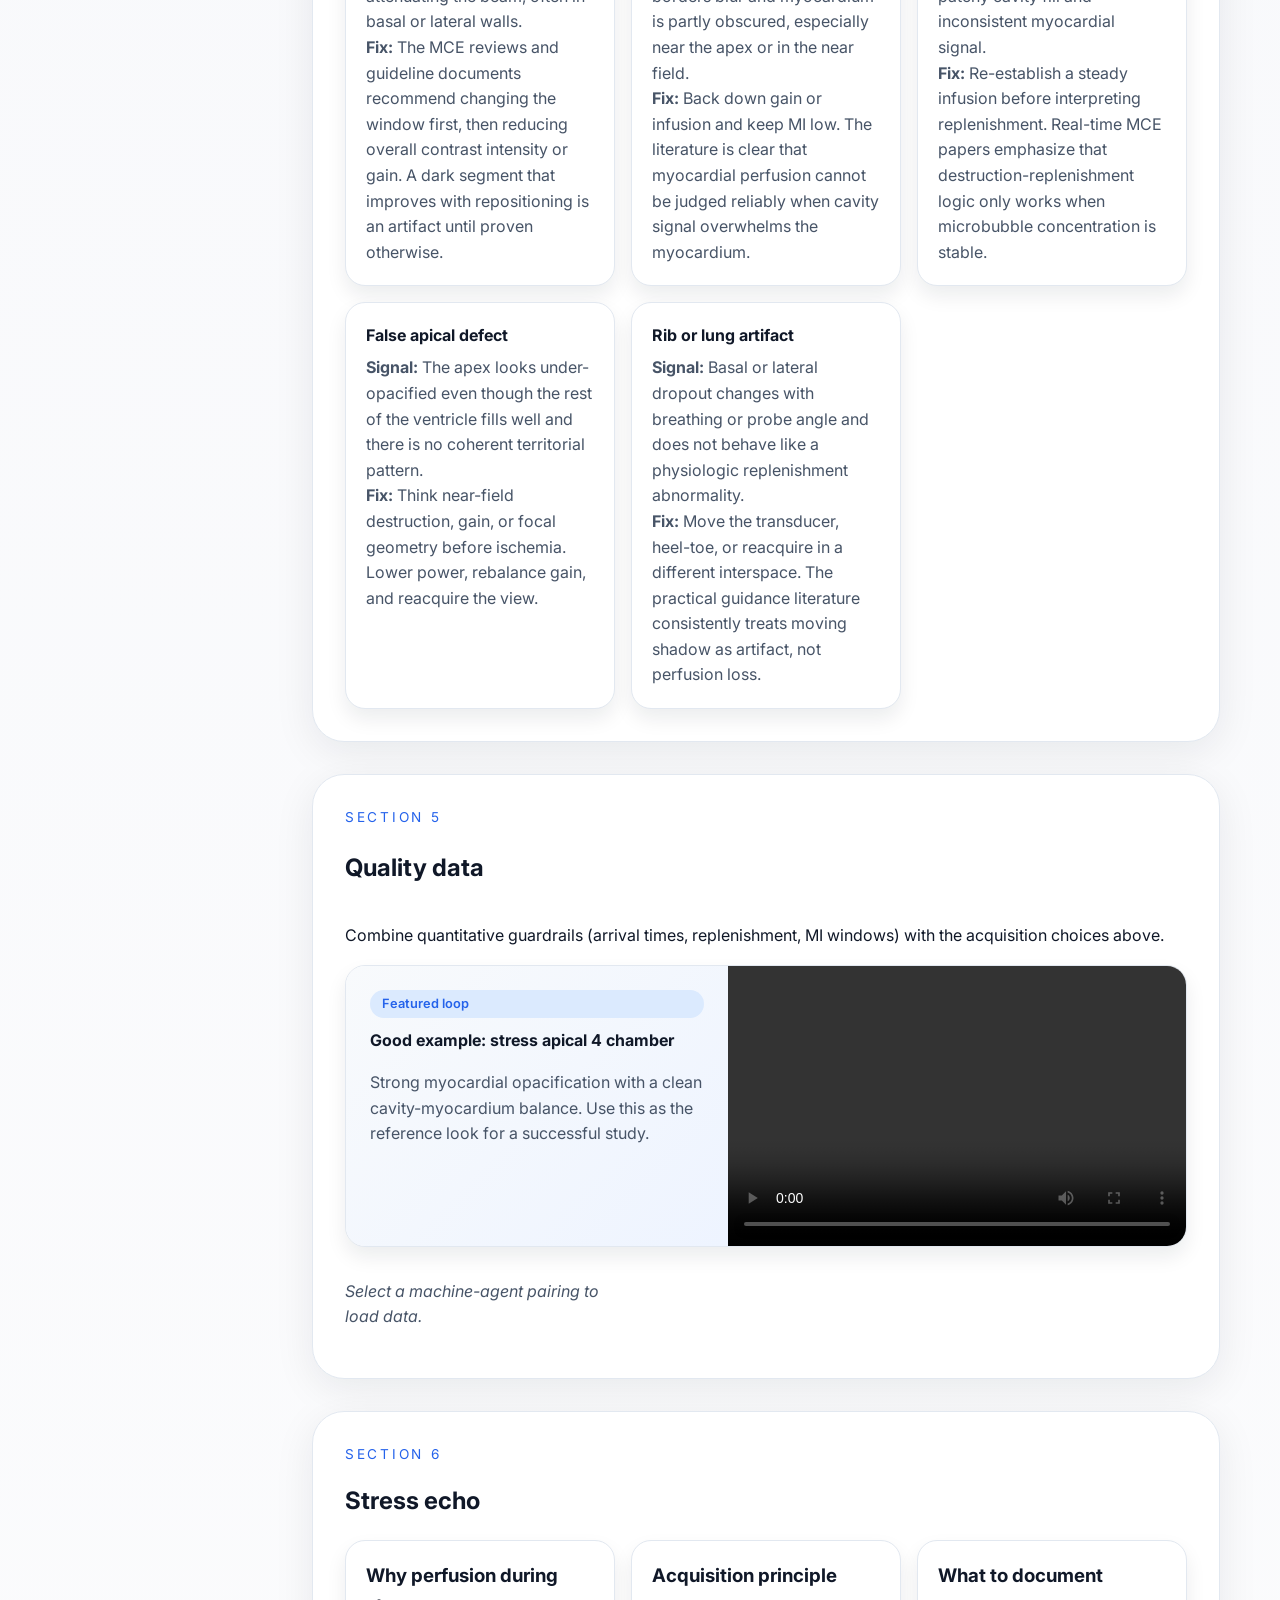
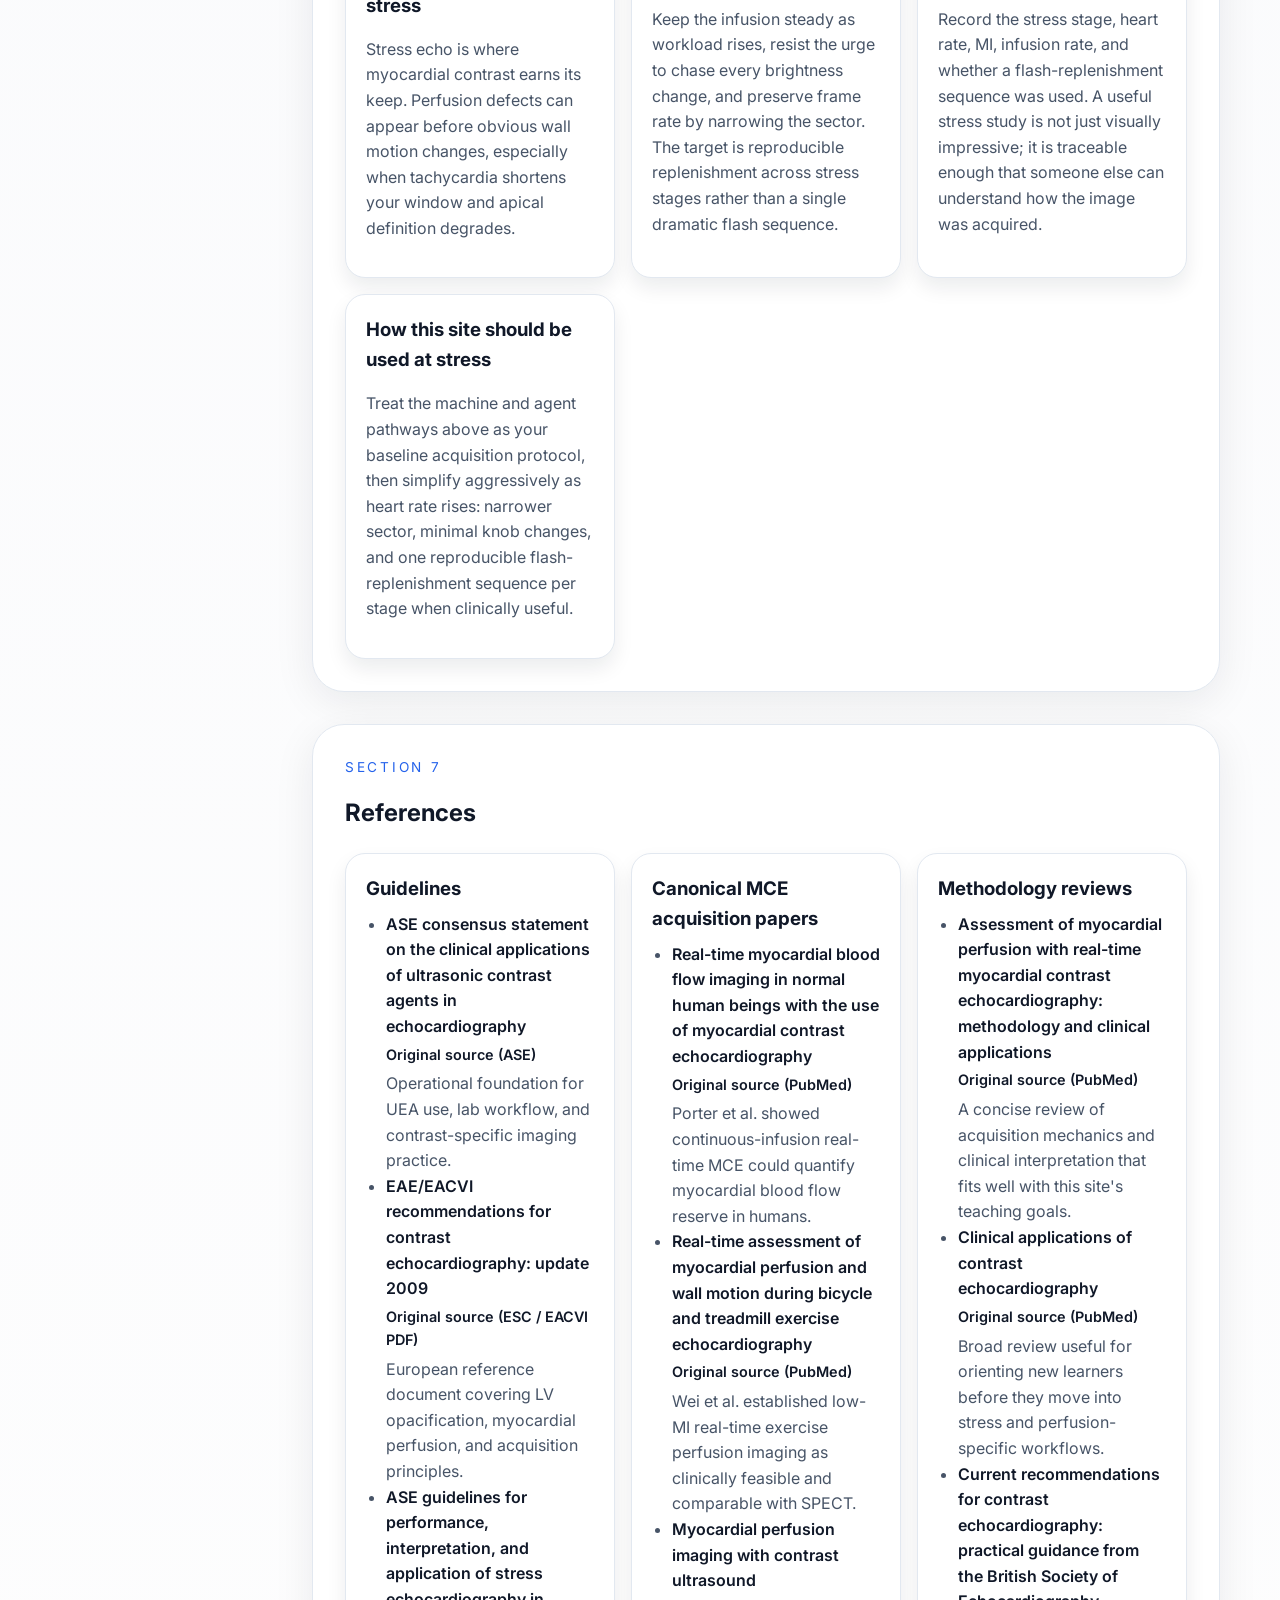
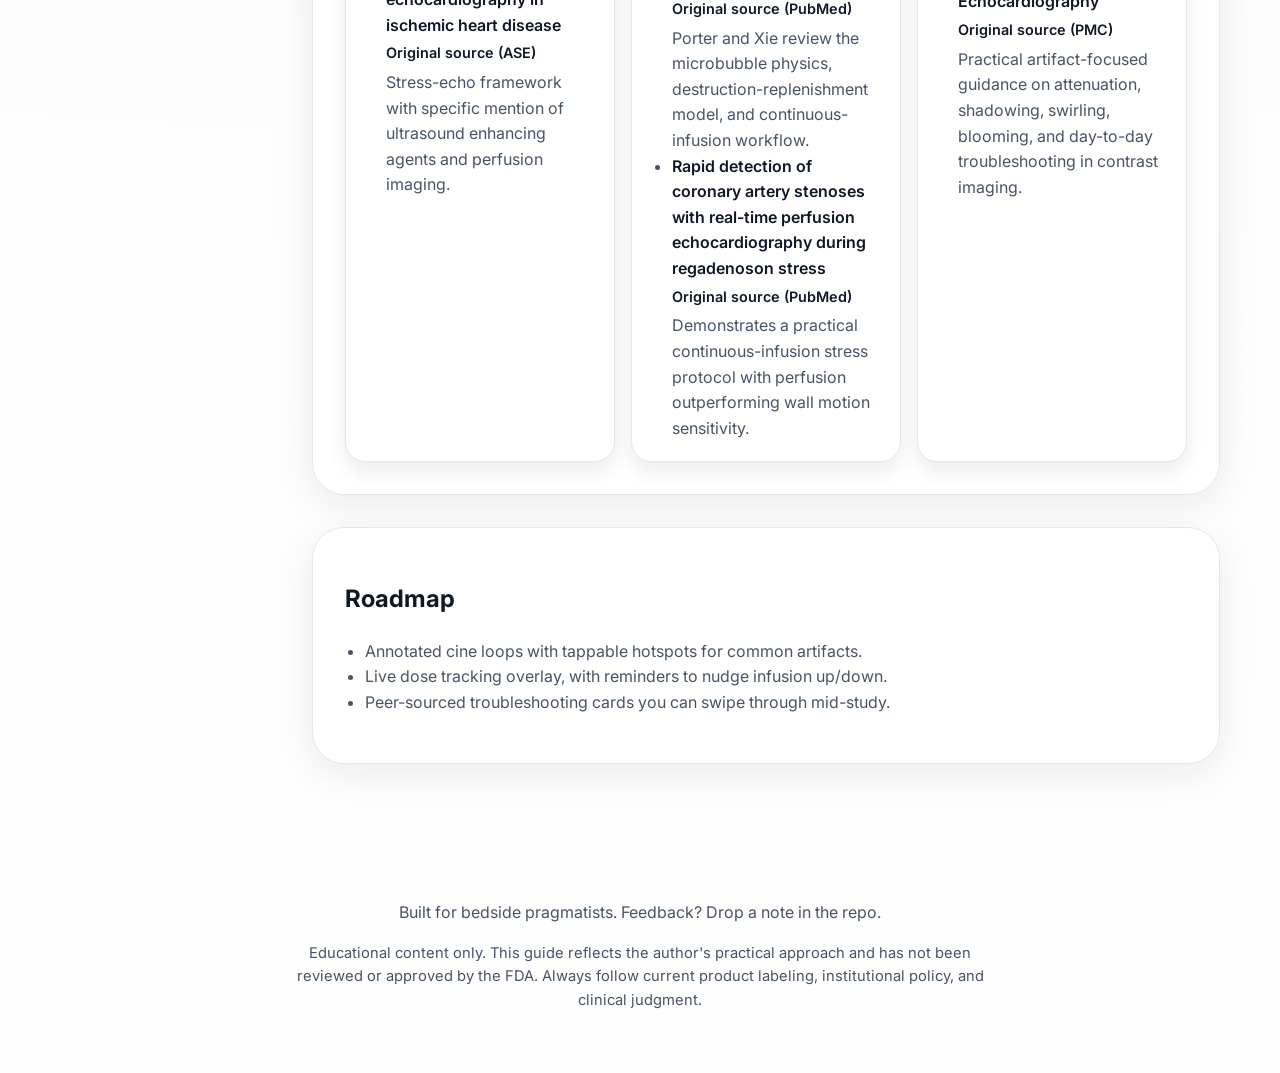
==== commit 678fef4a: "Add image" ====
--- a/index.html
+++ b/index.html
@@ -32,6 +32,11 @@
       <div class="hero__content">
         <p class="eyebrow">Myocardial Contrast Echocardiography</p>
         <h1>Practical Perfusion Playbook</h1>
+        <img
+          class="hero__image"
+          src="content/grid.png"
+          alt="Myocardial contrast echocardiography image grid."
+        />
         <p class="lede">
           A practical guide for sonographers performing myocardial contrast
           echocardiography. Choose your scanner and agent to see a step-by-step
@@ -52,7 +57,7 @@
     <main>
       <div class="story-layout">
         <aside class="story-nav" aria-label="Section guide">
-          <p class="eyebrow">Guide</p>
+          <p class="eyebrow">Playbook</p>
           <ol id="story-nav-list">
             <li><button data-target="background" class="story-link is-active" type="button">Background</button></li>
             <li><button data-target="machine-heading" class="story-link" type="button">Machine &amp; probe</button></li>
@@ -181,10 +186,13 @@
           </div>
         </div>
         <p>
-          Once a machine-agent combo is selected, this section lists the most frequent blockers and rapid fixes.
+          These artifact patterns are worth learning before any machine-specific protocol. The goal is to separate
+          acquisition error from a true perfusion finding and make a correction before moving on. Across the MCE
+          literature, the recurring themes are attenuation, swirling, blooming, rib or lung shadowing, and
+          false apical defects caused by near-field destruction or poor gain/focus choices.
         </p>
         <div id="pitfalls-grid" class="pitfall-grid" aria-live="polite">
-          <p class="placeholder">Pick a machine and an agent to surface pitfalls.</p>
+          <p class="placeholder">Loading artifact teaching points.</p>
         </div>
       </section>
 
--- a/styles/main.css
+++ b/styles/main.css
@@ -95,6 +95,15 @@
 .hero h1 {
   font-size: clamp(2.5rem, 6vw, 3.5rem);
   margin-bottom: 0.5rem;
+}
+
+.hero__image {
+  width: min(100%, 780px);
+  display: block;
+  margin: 20px auto 12px;
+  border-radius: 24px;
+  border: 1px solid rgba(255, 255, 255, 0.7);
+  box-shadow: 0 18px 36px rgba(15, 23, 42, 0.14);
 }
 
 .lede {
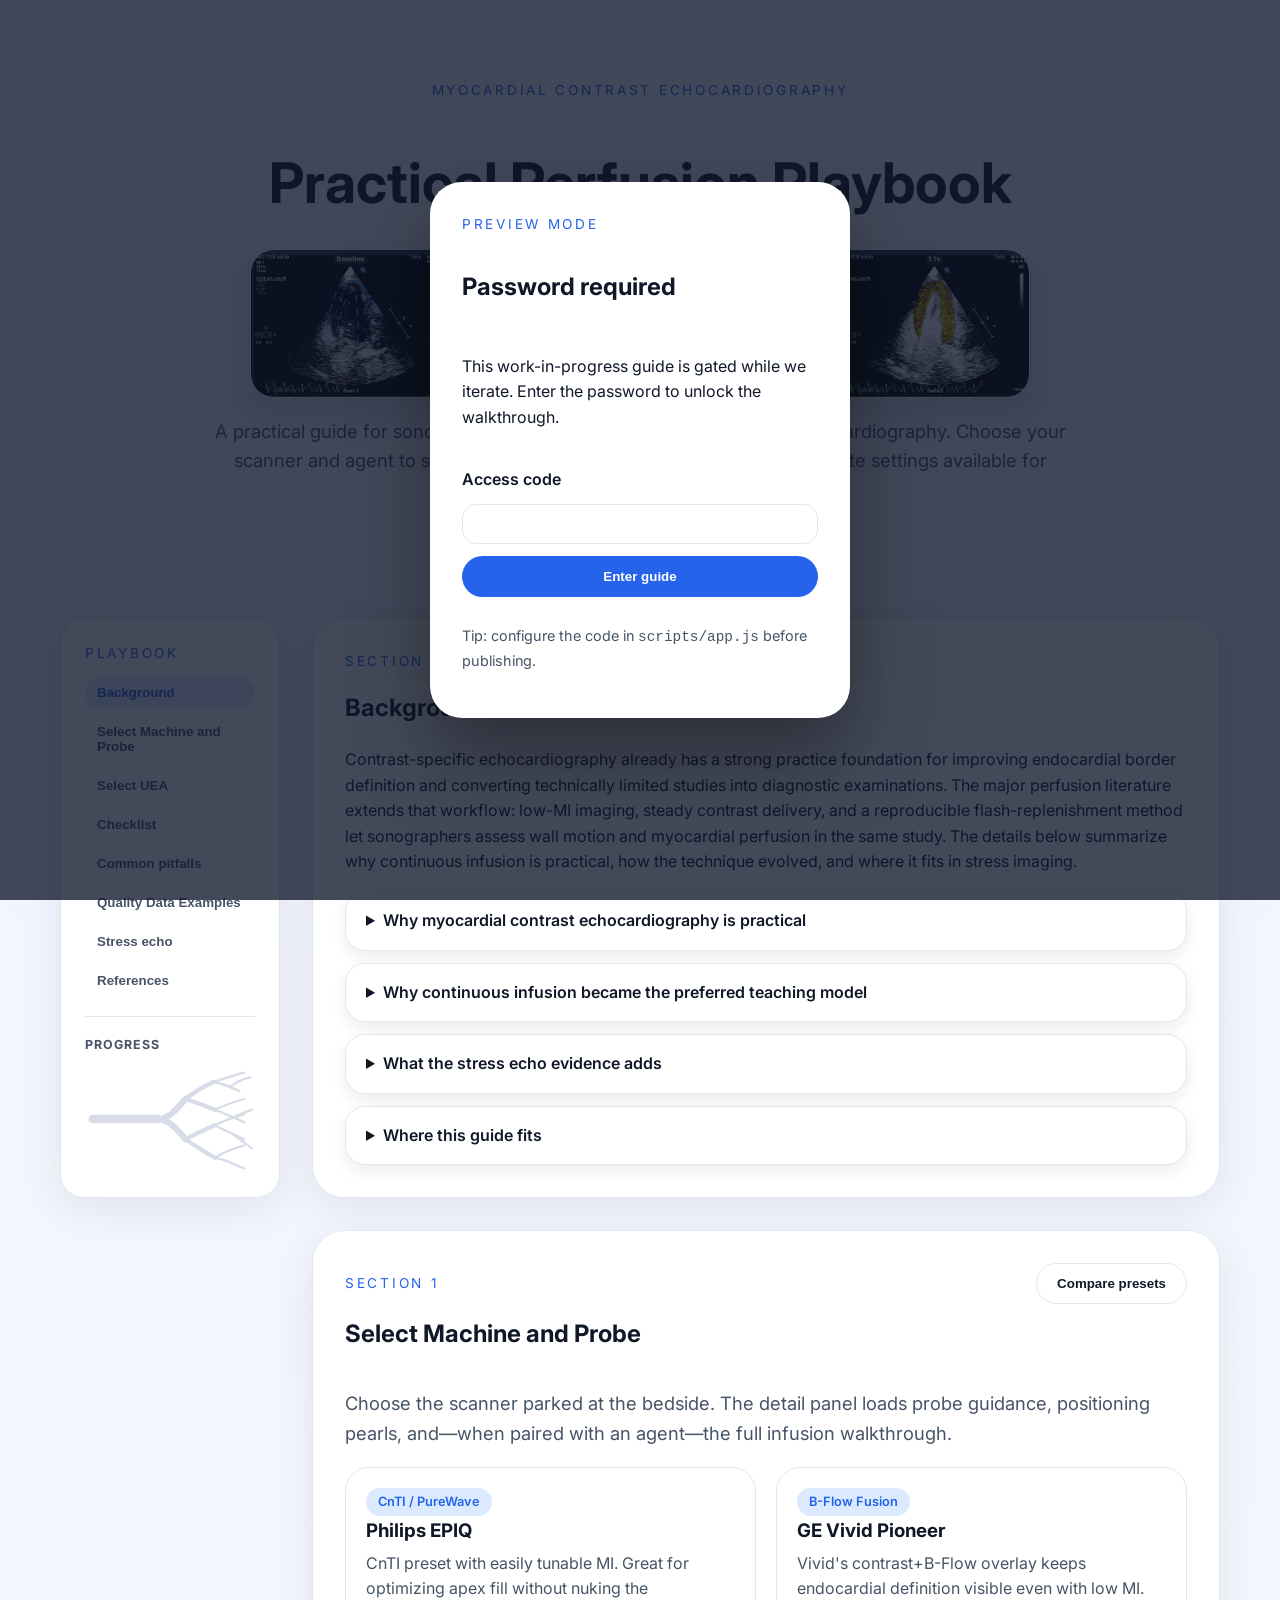
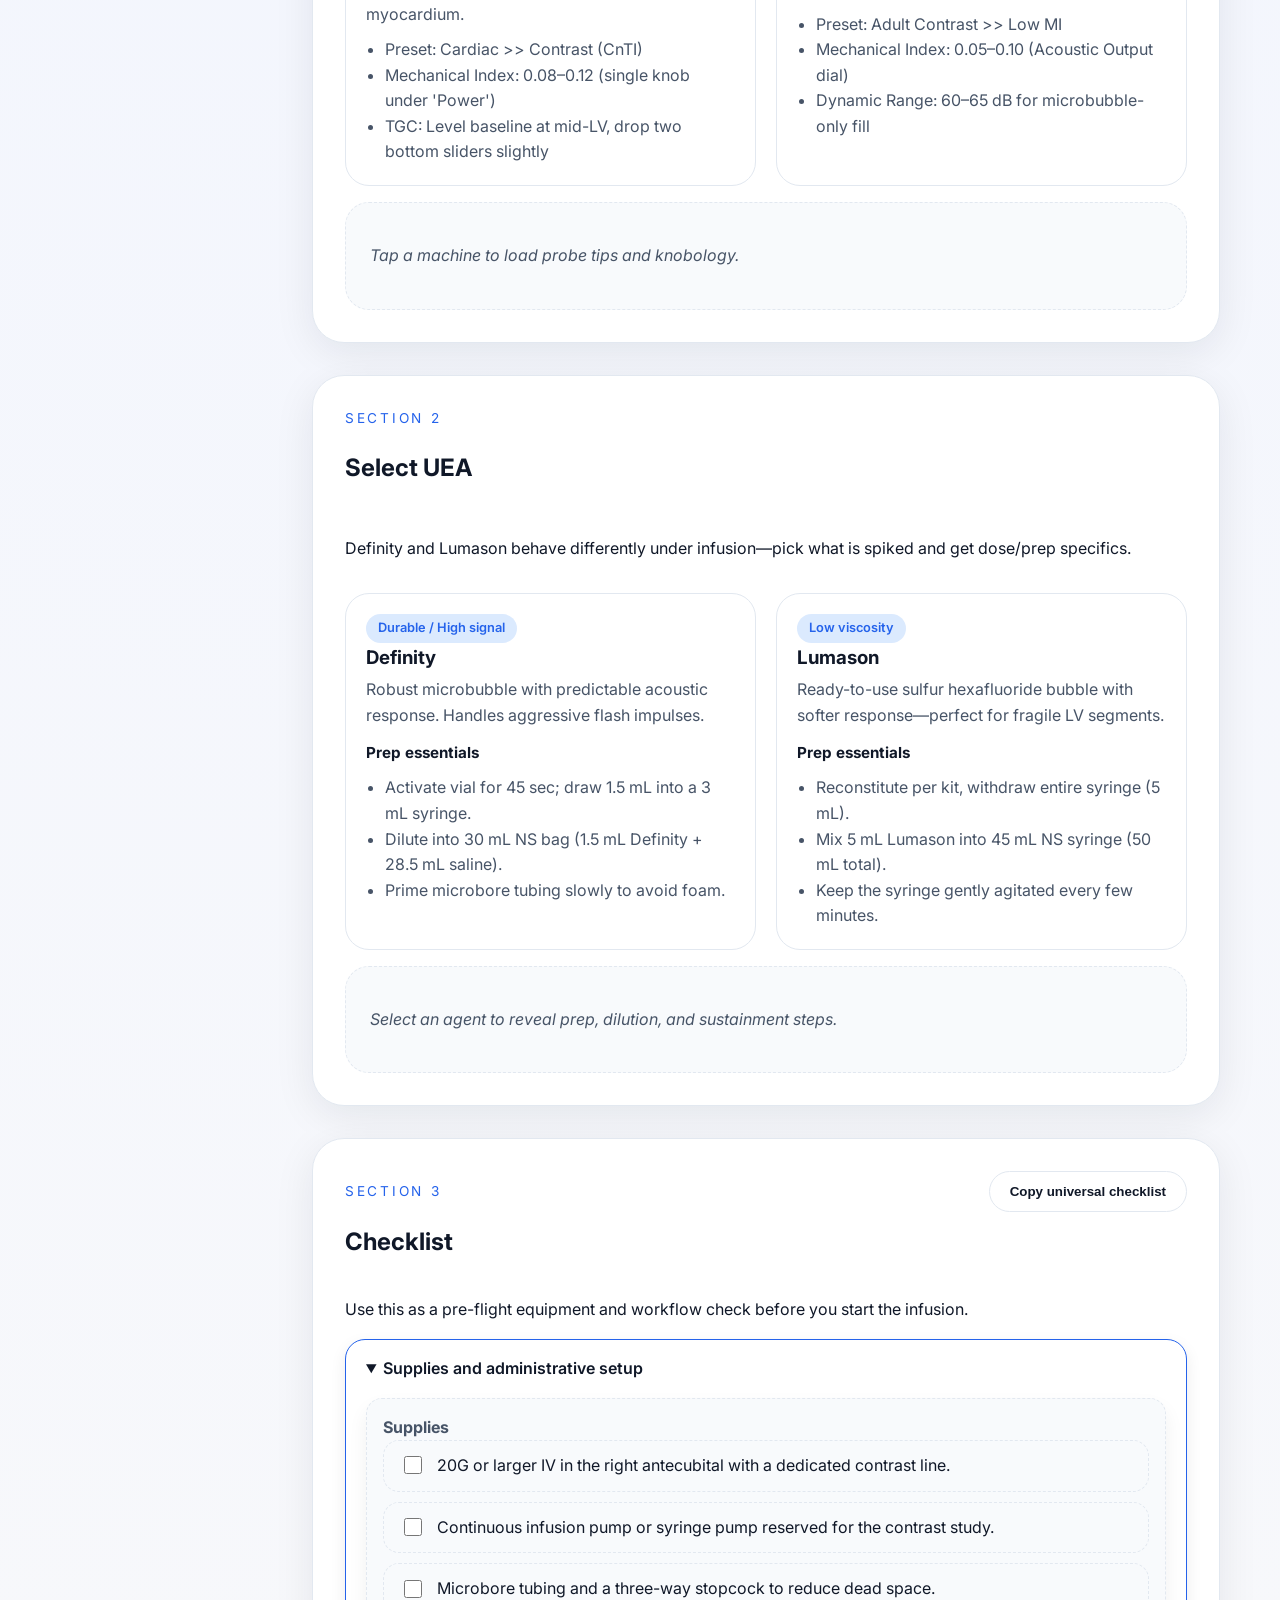
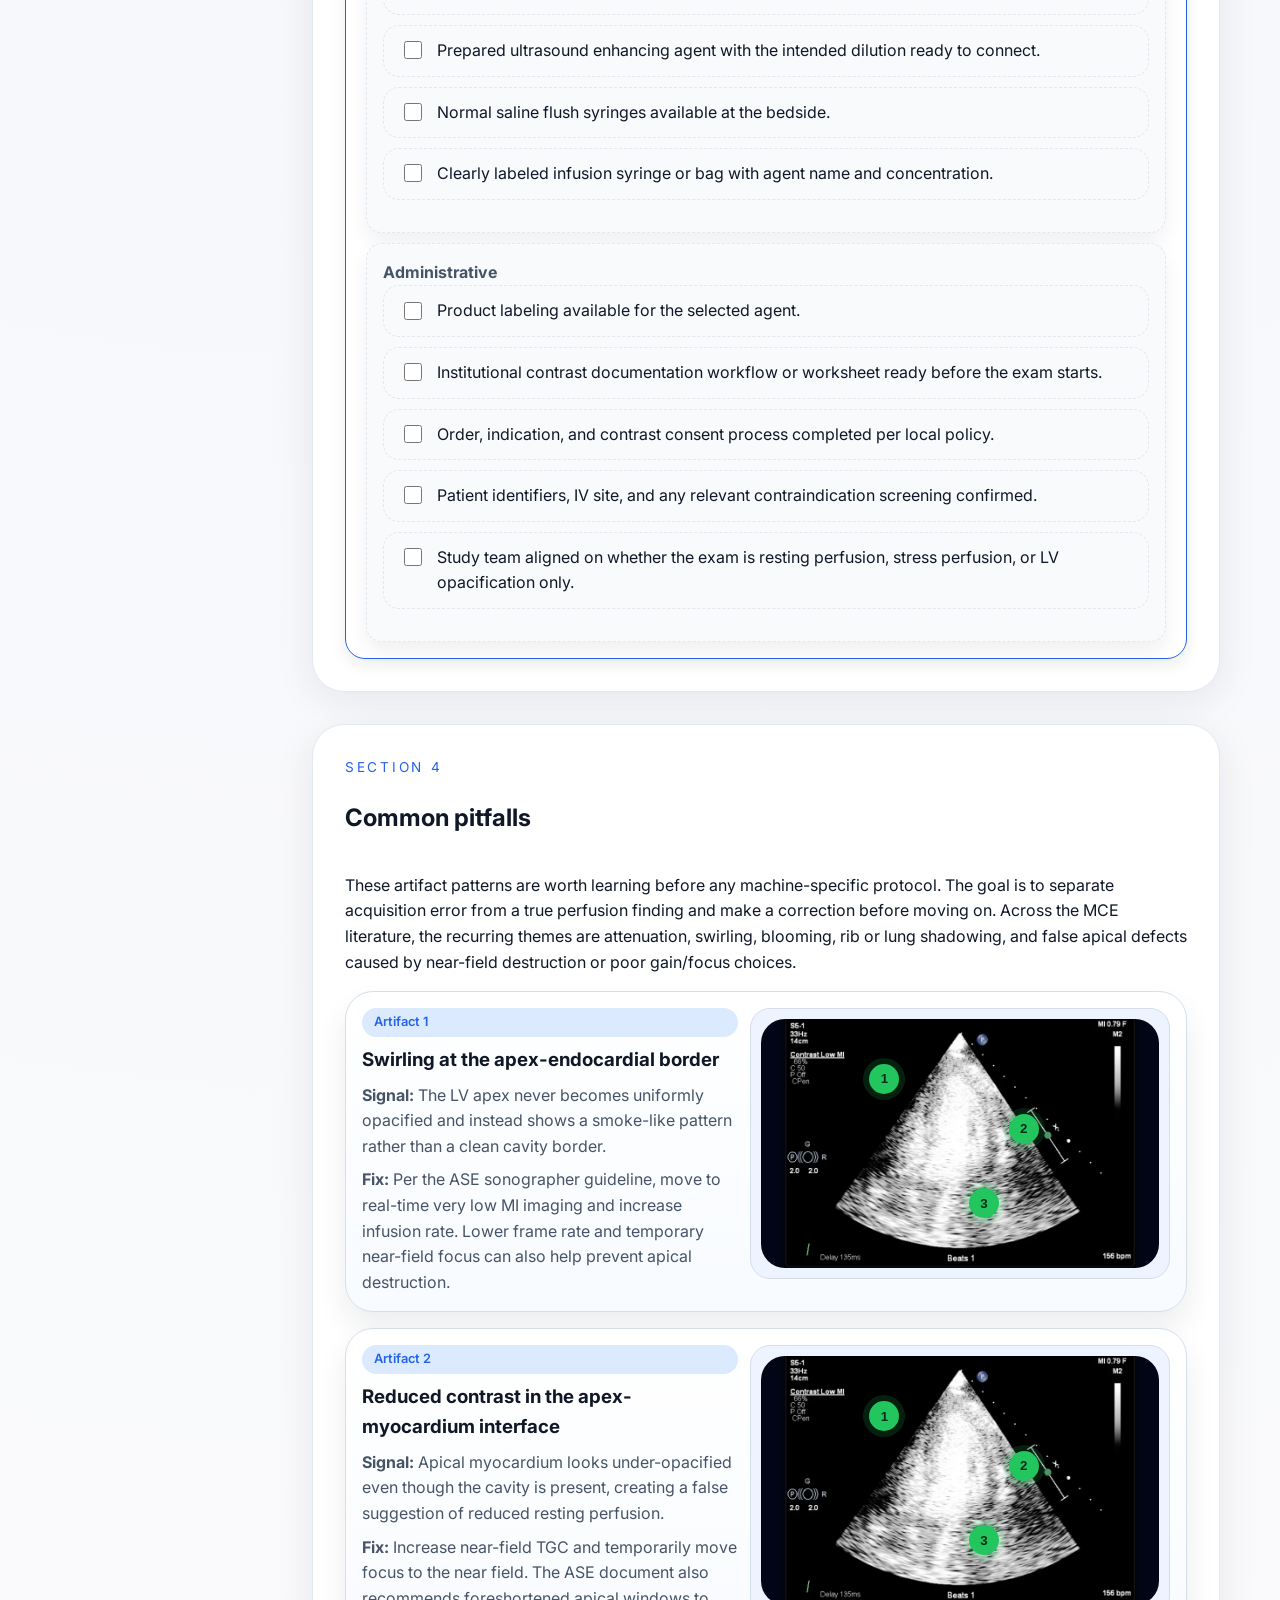
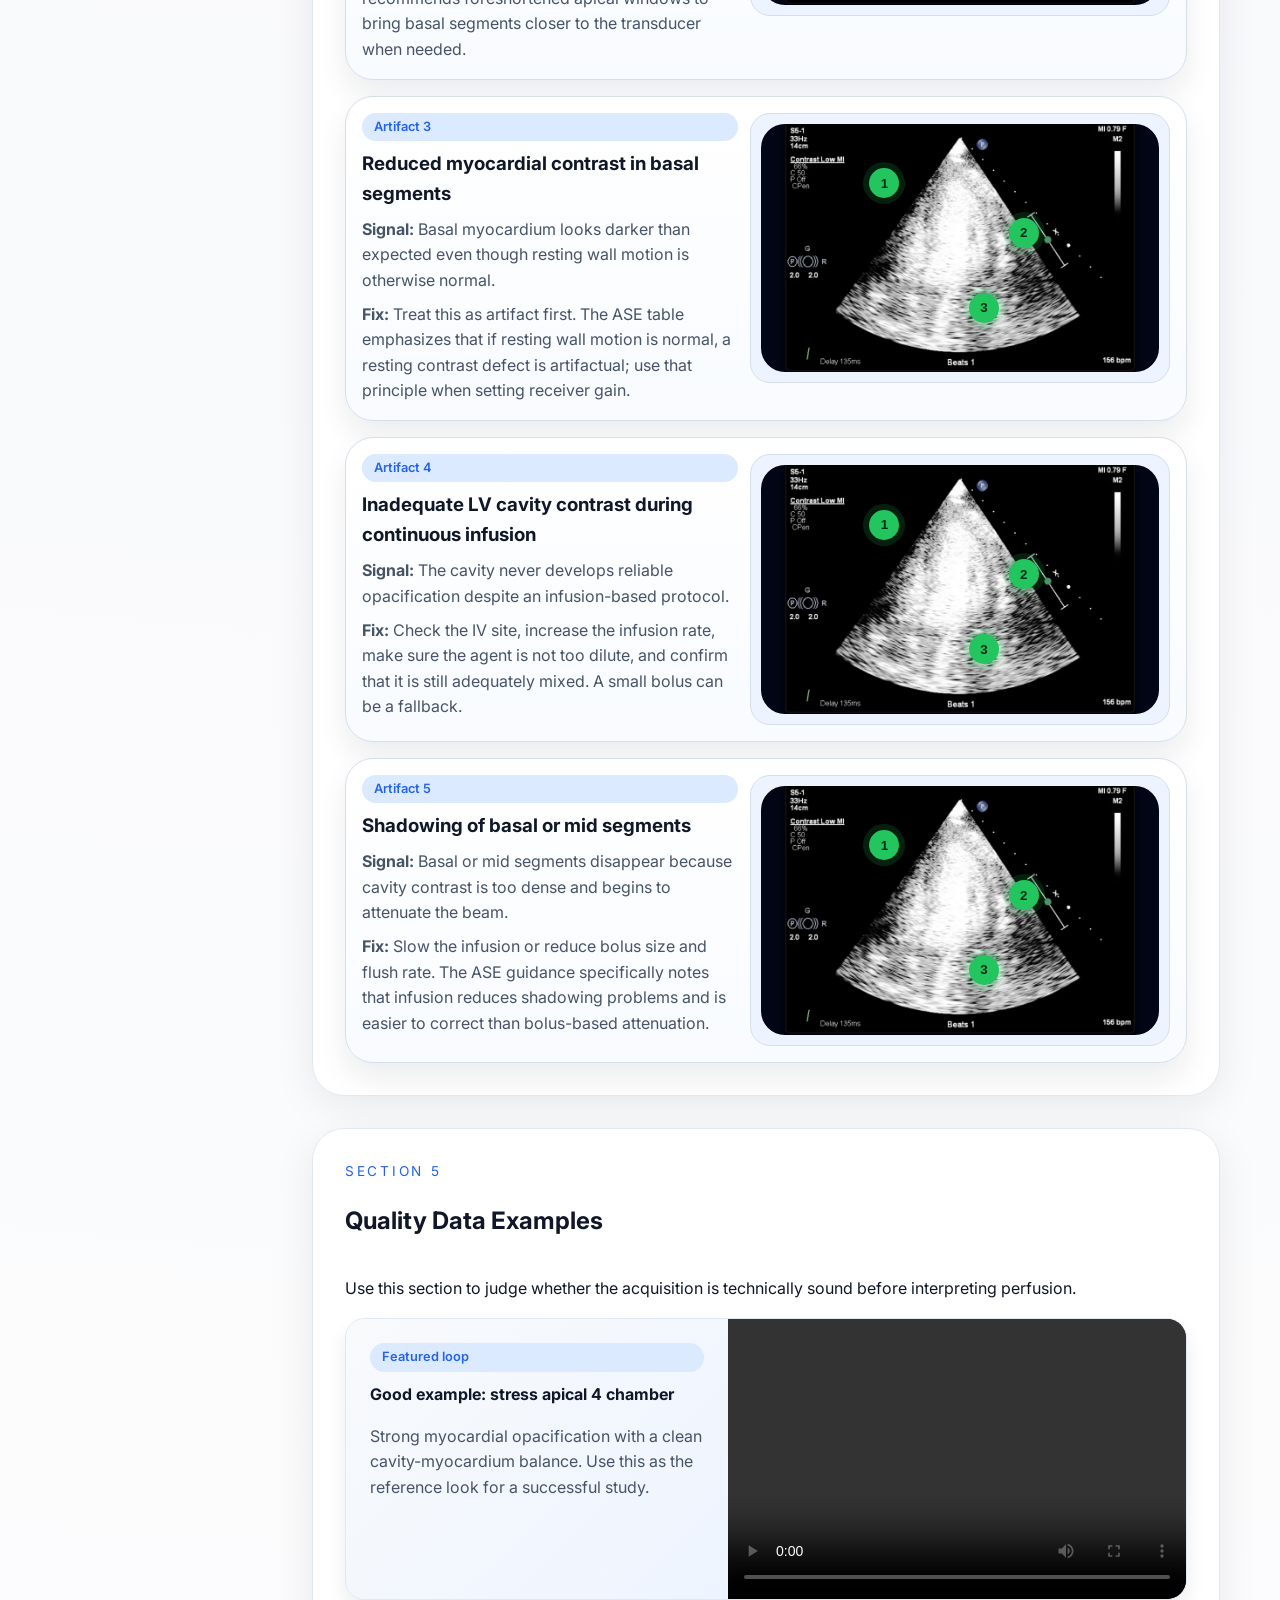
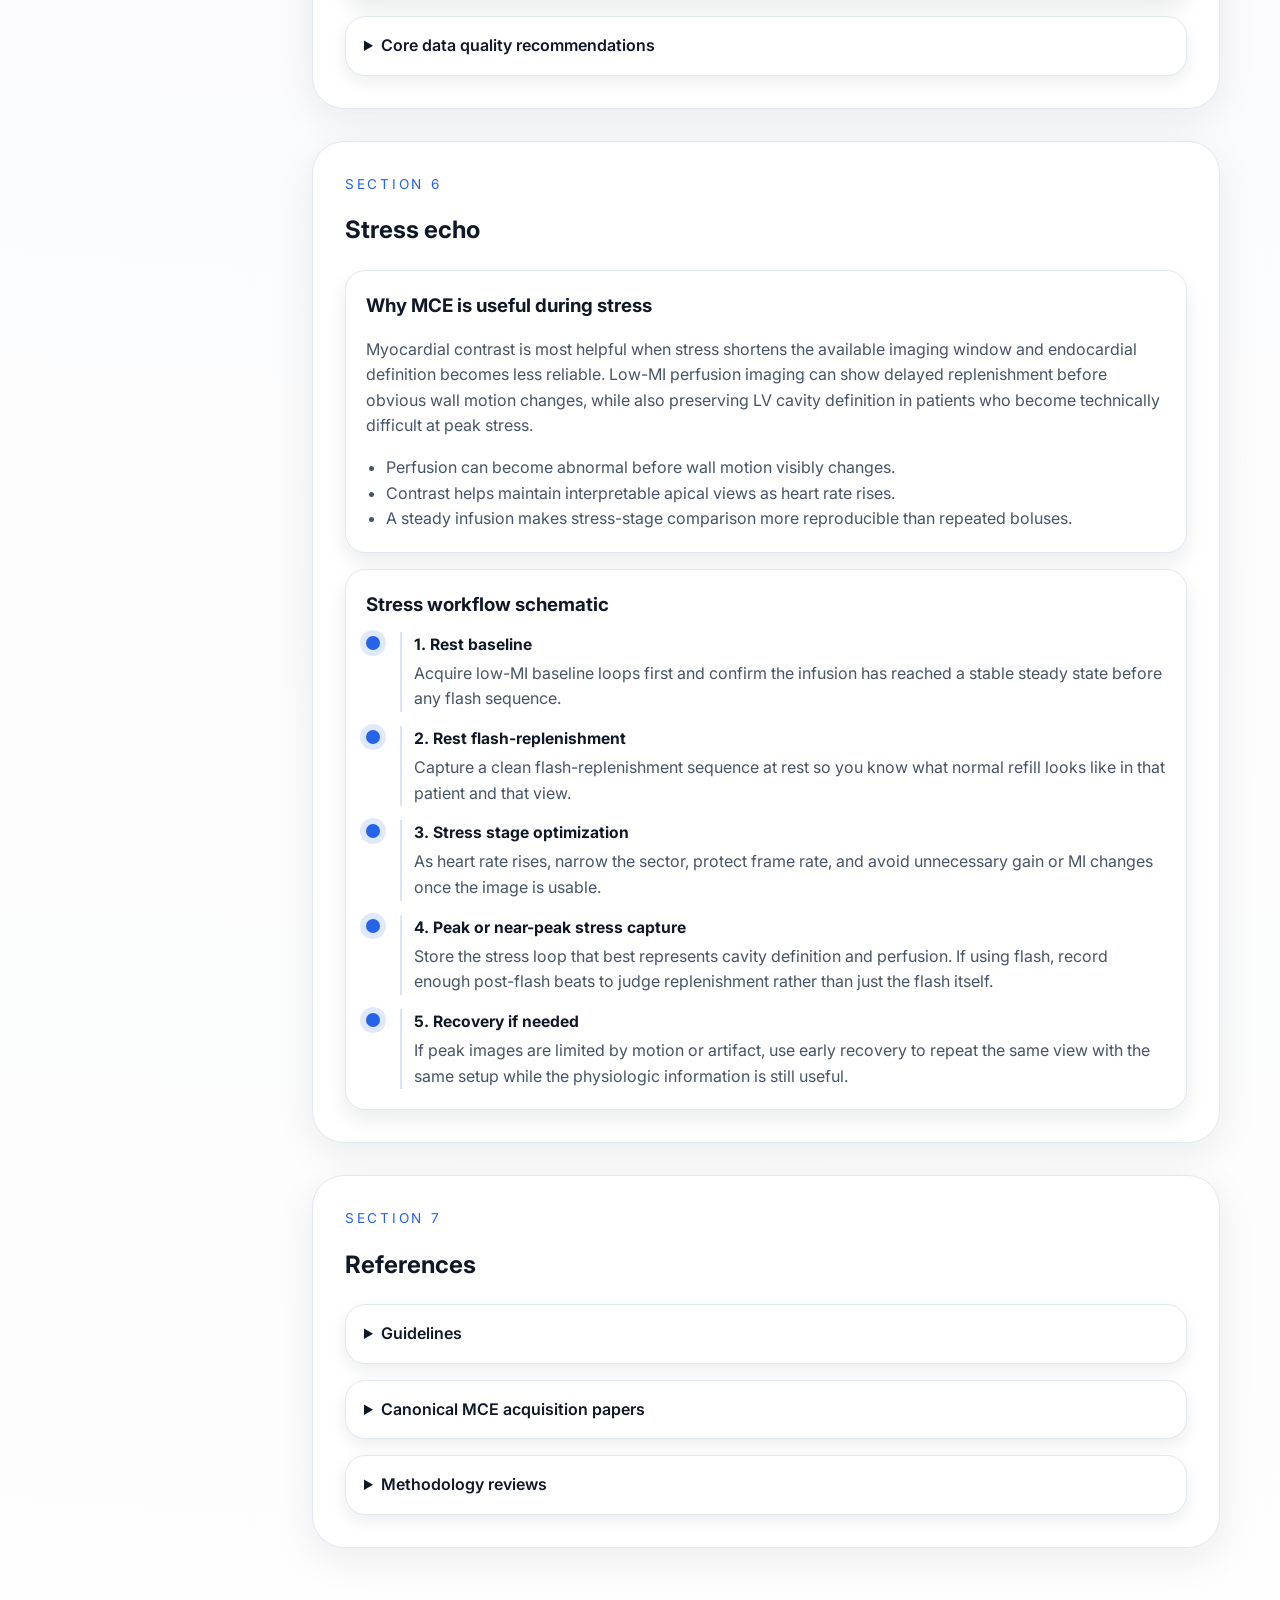
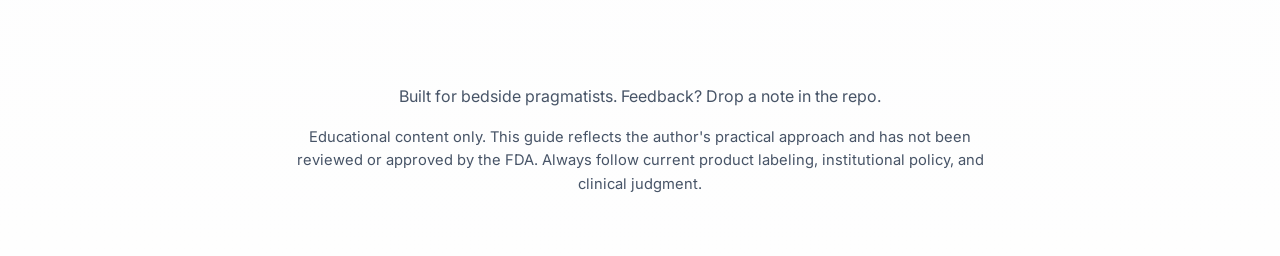
==== commit 7a1b0119: "Lots of updates." ====
--- a/index.html
+++ b/index.html
@@ -3,7 +3,7 @@
   <head>
     <meta charset="utf-8" />
     <meta name="viewport" content="width=device-width, initial-scale=1" />
-    <title>Practical Perfusion Guide</title>
+    <title>Practical Perfusion Playbook</title>
     <link rel="preconnect" href="https://fonts.googleapis.com" />
     <link rel="preconnect" href="https://fonts.gstatic.com" crossorigin />
     <link
@@ -60,16 +60,68 @@
           <p class="eyebrow">Playbook</p>
           <ol id="story-nav-list">
             <li><button data-target="background" class="story-link is-active" type="button">Background</button></li>
-            <li><button data-target="machine-heading" class="story-link" type="button">Machine &amp; probe</button></li>
-            <li><button data-target="bubble-heading" class="story-link" type="button">Ultrasound enhancing agent</button></li>
+            <li><button data-target="machine-heading" class="story-link" type="button">Select Machine and Probe</button></li>
+            <li><button data-target="bubble-heading" class="story-link" type="button">Select UEA</button></li>
             <li><button data-target="checklist-heading" class="story-link" type="button">Checklist</button></li>
             <li><button data-target="pitfalls-heading" class="story-link" type="button">Common pitfalls</button></li>
-            <li><button data-target="quality-heading" class="story-link" type="button">Quality data</button></li>
+            <li><button data-target="quality-heading" class="story-link" type="button">Quality Data Examples</button></li>
             <li><button data-target="stress-heading" class="story-link" type="button">Stress echo</button></li>
             <li><button data-target="references-heading" class="story-link" type="button">References</button></li>
           </ol>
-          <div class="progress" id="story-progress">
-            <div class="progress__bar"></div>
+          <div class="flow-progress" aria-hidden="true">
+            <div class="flow-progress__label">Progress</div>
+            <svg
+              class="flow-progress__svg"
+              viewBox="0 0 220 140"
+              fill="none"
+              xmlns="http://www.w3.org/2000/svg"
+            >
+              <defs>
+                <mask id="flow-progress-mask">
+                  <rect class="flow-progress__mask" x="0" y="0" width="0" height="140" fill="white" />
+                </mask>
+              </defs>
+              <g class="flow-progress__base">
+                <path d="M10 70 C42 70 70 70 94 70" />
+                <path d="M94 70 C108 70 118 58 130 44" />
+                <path d="M94 70 C108 70 118 82 130 96" />
+                <path d="M130 44 C142 34 154 28 166 22" />
+                <path d="M130 44 C142 48 154 52 168 58" />
+                <path d="M130 96 C142 90 154 84 168 78" />
+                <path d="M130 96 C142 104 154 112 168 120" />
+                <path d="M166 22 C178 18 190 14 206 10" />
+                <path d="M166 22 C178 24 188 28 200 34" />
+                <path d="M168 58 C180 52 192 48 206 44" />
+                <path d="M168 58 C180 62 192 68 206 74" />
+                <path d="M168 78 C180 72 192 68 206 64" />
+                <path d="M168 78 C180 84 192 90 206 96" />
+                <path d="M168 120 C180 112 192 108 206 104" />
+                <path d="M168 120 C180 122 192 128 206 134" />
+                <path d="M188 28 C196 22 204 18 214 16" />
+                <path d="M192 68 C200 64 208 60 216 58" />
+                <path d="M192 90 C200 96 208 102 216 108" />
+              </g>
+              <g class="flow-progress__fill" mask="url(#flow-progress-mask)">
+                <path d="M10 70 C42 70 70 70 94 70" />
+                <path d="M94 70 C108 70 118 58 130 44" />
+                <path d="M94 70 C108 70 118 82 130 96" />
+                <path d="M130 44 C142 34 154 28 166 22" />
+                <path d="M130 44 C142 48 154 52 168 58" />
+                <path d="M130 96 C142 90 154 84 168 78" />
+                <path d="M130 96 C142 104 154 112 168 120" />
+                <path d="M166 22 C178 18 190 14 206 10" />
+                <path d="M166 22 C178 24 188 28 200 34" />
+                <path d="M168 58 C180 52 192 48 206 44" />
+                <path d="M168 58 C180 62 192 68 206 74" />
+                <path d="M168 78 C180 72 192 68 206 64" />
+                <path d="M168 78 C180 84 192 90 206 96" />
+                <path d="M168 120 C180 112 192 108 206 104" />
+                <path d="M168 120 C180 122 192 128 206 134" />
+                <path d="M188 28 C196 22 204 18 214 16" />
+                <path d="M192 68 C200 64 208 60 216 58" />
+                <path d="M192 90 C200 96 208 102 216 108" />
+              </g>
+            </svg>
           </div>
         </aside>
 
@@ -92,7 +144,7 @@
         <div class="panel__header">
           <div>
             <p class="eyebrow">Section 1</p>
-            <h2 id="machine-heading">Machine &amp; probe</h2>
+            <h2 id="machine-heading">Select Machine and Probe</h2>
           </div>
           <div class="panel__action">
             <button class="btn btn--ghost" id="toggle-machine-compare">
@@ -147,7 +199,7 @@
         <div class="panel__header">
           <div>
             <p class="eyebrow">Section 2</p>
-            <h2 id="bubble-heading">Ultrasound enhancing agent</h2>
+            <h2 id="bubble-heading">Select UEA</h2>
           </div>
           <p>
             Definity and Lumason behave differently under infusion—pick what is spiked and get dose/prep specifics.
@@ -173,7 +225,7 @@
           Use this as a pre-flight equipment and workflow check before you start the infusion.
         </p>
         <details class="disclosure checklist-disclosure" open>
-          <summary>Setup and supplies</summary>
+          <summary>Supplies and administrative setup</summary>
           <ul id="checklist" class="checklist"></ul>
         </details>
       </section>
@@ -200,15 +252,13 @@
         <div class="panel__header">
           <div>
             <p class="eyebrow">Section 5</p>
-            <h2 id="quality-heading">Quality data</h2>
-          </div>
-        </div>
-        <p>
-          Combine quantitative guardrails (arrival times, replenishment, MI windows) with the acquisition choices above.
-        </p>
-        <div id="quality-data" class="quality-grid" aria-live="polite">
-          <p class="placeholder">Select a machine-agent pairing to load data.</p>
-        </div>
+            <h2 id="quality-heading">Quality Data Examples</h2>
+          </div>
+        </div>
+        <p>
+          Use this section to judge whether the acquisition is technically sound before interpreting perfusion.
+        </p>
+        <div id="quality-data" class="quality-grid" aria-live="polite"></div>
       </section>
 
       <section class="panel flow animate" aria-labelledby="stress-heading">
@@ -223,20 +273,6 @@
         <div id="references" class="resource-grid"></div>
       </section>
 
-      <section class="panel flow animate" aria-labelledby="roadmap-heading">
-        <h2 id="roadmap-heading">Roadmap</h2>
-        <ul class="roadmap">
-          <li>
-            Annotated cine loops with tappable hotspots for common artifacts.
-          </li>
-          <li>
-            Live dose tracking overlay, with reminders to nudge infusion up/down.
-          </li>
-          <li>
-            Peer-sourced troubleshooting cards you can swipe through mid-study.
-          </li>
-        </ul>
-      </section>
         </div>
       </div>
     </main>
--- a/styles/main.css
+++ b/styles/main.css
@@ -216,6 +216,69 @@
   transform: scaleX(0);
 }
 
+.flow-progress {
+  margin-top: 18px;
+  padding-top: 18px;
+  border-top: 1px solid var(--border);
+}
+
+.flow-progress__label {
+  margin-bottom: 10px;
+  font-size: 0.78rem;
+  font-weight: 700;
+  letter-spacing: 0.08em;
+  text-transform: uppercase;
+  color: var(--muted);
+}
+
+.flow-progress__svg {
+  width: 100%;
+  height: auto;
+  display: block;
+}
+
+.flow-progress__base path,
+.flow-progress__fill path {
+  fill: none;
+  stroke-linecap: round;
+  stroke-linejoin: round;
+}
+
+.flow-progress__base path {
+  stroke: #d8dce8;
+}
+
+.flow-progress__base path:first-child,
+.flow-progress__fill path:first-child {
+  stroke-width: 11;
+}
+
+.flow-progress__base path:nth-child(2),
+.flow-progress__base path:nth-child(3),
+.flow-progress__fill path:nth-child(2),
+.flow-progress__fill path:nth-child(3) {
+  stroke-width: 8;
+}
+
+.flow-progress__base path:nth-child(n + 4):nth-child(-n + 7),
+.flow-progress__fill path:nth-child(n + 4):nth-child(-n + 7) {
+  stroke-width: 5.5;
+}
+
+.flow-progress__base path:nth-child(n + 8),
+.flow-progress__fill path:nth-child(n + 8) {
+  stroke-width: 3;
+}
+
+.flow-progress__fill path {
+  stroke: #3456d1;
+  filter: drop-shadow(0 0 5px rgba(52, 86, 209, 0.22));
+}
+
+.flow-progress__mask {
+  transition: width 160ms ease;
+}
+
 .story-content {
   display: grid;
   gap: 32px;
@@ -413,37 +476,81 @@
   padding-left: 20px;
 }
 
-.pitfall-grid,
+.pitfall-grid {
+  display: flex;
+  flex-direction: column;
+  gap: 16px;
+  max-width: 1100px;
+  margin: 0 auto;
+}
+
 .quality-grid {
   display: grid;
   grid-template-columns: repeat(auto-fit, minmax(240px, 1fr));
   gap: 16px;
 }
 
+.pitfall-teaching-card {
+  display: grid;
+  grid-template-columns: minmax(280px, 1fr) minmax(300px, 420px);
+  gap: 12px;
+  width: 100%;
+  max-width: 1100px;
+  border: 1px solid #d6deea;
+  border-radius: 28px;
+  padding: 16px;
+  background: linear-gradient(180deg, #ffffff, #f8fbff);
+  box-shadow: 0 16px 30px rgba(15, 23, 42, 0.08);
+  overflow: visible;
+}
+
+.pitfall-teaching-card__content {
+  display: grid;
+  gap: 8px;
+  align-content: start;
+}
+
+.pitfall-teaching-card__media {
+  min-width: 0;
+}
+
+.pitfall-teaching-card__content h3 {
+  margin: 0;
+}
+
+.pitfall-teaching-card__content p {
+  margin: 0;
+  color: var(--muted);
+}
+
 .pitfall-figure {
-  grid-column: 1 / -1;
-  display: grid;
-  grid-template-columns: minmax(240px, 320px) minmax(0, 1fr);
-  gap: 20px;
-  border: 1px solid var(--border);
-  border-radius: 24px;
-  padding: 20px;
-  background: linear-gradient(135deg, #f8fafc, #eef4ff);
-  box-shadow: 0 10px 20px rgba(15, 23, 42, 0.08);
-}
-
-.pitfall-figure__copy {
-  display: grid;
-  align-content: start;
-  gap: 10px;
+  background: #eef4ff;
+  border: 1px solid #d6deea;
+  border-radius: 20px;
+  padding: 10px;
+  width: 100%;
+  overflow: visible;
 }
 
 .pitfall-annotator {
   position: relative;
-  min-height: 520px;
+  aspect-ratio: 4 / 2.5;
+  min-height: 0;
+  overflow: visible;
+}
+
+.pitfall-annotator__viewport {
+  position: absolute;
+  inset: 0;
   border-radius: 24px;
   overflow: hidden;
   background: #020617;
+}
+
+.pitfall-annotator__overlay {
+  position: absolute;
+  inset: 0;
+  overflow: visible;
 }
 
 .pitfall-annotator__image {
@@ -458,6 +565,7 @@
 .pitfall-hotspot {
   position: absolute;
   transform: translate(-50%, -50%);
+  z-index: 2;
 }
 
 .pitfall-hotspot__button {
@@ -468,7 +576,7 @@
   background: #22c55e;
   color: #052e16;
   font-weight: 700;
-  box-shadow: 0 0 0 8px rgba(34, 197, 94, 0.18);
+  box-shadow: 0 0 0 6px rgba(34, 197, 94, 0.16);
   cursor: pointer;
 }
 
@@ -523,6 +631,21 @@
   overflow: hidden;
 }
 
+.quality-card--guardrails {
+  grid-column: 1 / -1;
+  background: linear-gradient(135deg, #f8fafc, #eef4ff);
+}
+
+.quality-disclosure {
+  grid-column: 1 / -1;
+  padding: 0 18px;
+}
+
+.quality-disclosure .quality-card {
+  margin-bottom: 16px;
+  box-shadow: none;
+}
+
 .pitfall-card h3,
 .quality-card h3 {
   margin-top: 0;
@@ -539,6 +662,10 @@
 .quality-card ul {
   margin: 0;
   padding-left: 20px;
+}
+
+.quality-card li + li {
+  margin-top: 0.45rem;
 }
 
 .quality-feature {
@@ -588,6 +715,10 @@
   gap: 10px;
 }
 
+.checklist--nested {
+  margin-top: 12px;
+}
+
 .checklist-disclosure {
   margin-top: 8px;
 }
@@ -600,6 +731,19 @@
   border: 1px dashed var(--border);
   border-radius: 16px;
   background: #f8fafc;
+}
+
+.checklist-group {
+  border: 1px solid var(--border);
+  border-radius: 20px;
+  padding: 16px;
+  background: #fff;
+  box-shadow: 0 10px 20px rgba(15, 23, 42, 0.06);
+}
+
+.checklist-group h3 {
+  margin: 0;
+  font-size: 1rem;
 }
 
 .checklist-item {
@@ -624,8 +768,18 @@
 
 .resource-grid {
   display: grid;
-  grid-template-columns: repeat(auto-fit, minmax(240px, 1fr));
+  grid-template-columns: 1fr;
   gap: 16px;
+  max-width: 980px;
+}
+
+.resource-disclosure {
+  padding: 0 18px;
+}
+
+.resource-disclosure .resource-card {
+  margin-bottom: 16px;
+  box-shadow: none;
 }
 
 .resource-card {
@@ -636,6 +790,10 @@
   box-shadow: 0 10px 20px rgba(15, 23, 42, 0.08);
 }
 
+.resource-card--wide {
+  max-width: 860px;
+}
+
 .resource-card h3 {
   margin-top: 0;
   margin-bottom: 0.5rem;
@@ -656,28 +814,55 @@
   text-decoration: underline;
 }
 
-.resource-link {
-  display: inline-block;
-  margin-top: 0.2rem;
-  font-size: 0.9rem;
-  color: var(--accent);
-  font-weight: 500;
-}
-
 .resource-card ul {
   margin: 0;
   padding-left: 20px;
+}
+
+.workflow {
+  display: grid;
+  gap: 14px;
+  margin-top: 12px;
+}
+
+.workflow-step {
+  display: grid;
+  grid-template-columns: 20px minmax(0, 1fr);
+  gap: 14px;
+  align-items: start;
+}
+
+.workflow-step__marker {
+  width: 14px;
+  height: 14px;
+  margin-top: 4px;
+  border-radius: 999px;
+  background: var(--accent);
+  box-shadow: 0 0 0 6px rgba(37, 99, 235, 0.14);
+}
+
+.workflow-step__content {
+  padding-left: 12px;
+  border-left: 2px solid #dbe4f3;
+}
+
+.workflow-step:last-child .workflow-step__content {
+  padding-bottom: 0;
+}
+
+.workflow-step__content h4 {
+  margin: 0 0 0.25rem;
+  font-size: 0.98rem;
+}
+
+.workflow-step__content p {
+  margin: 0;
+  color: var(--muted);
 }
 
 .resource-note {
   display: block;
   margin-top: 0.25rem;
-  color: var(--muted);
-}
-
-.roadmap {
-  list-style: disc;
-  padding-left: 20px;
   color: var(--muted);
 }
 
@@ -694,12 +879,17 @@
 }
 
 .animate {
+  opacity: 1;
+  transform: translateY(0);
+}
+
+.js-ready .animate {
   opacity: 0;
   transform: translateY(24px);
   transition: opacity 600ms ease, transform 600ms ease;
 }
 
-.animate.is-visible {
+.js-ready .animate.is-visible {
   opacity: 1;
   transform: translateY(0);
 }
@@ -714,7 +904,7 @@
     top: 0;
   }
 
-  .pitfall-figure {
+  .pitfall-teaching-card {
     grid-template-columns: 1fr;
   }
 
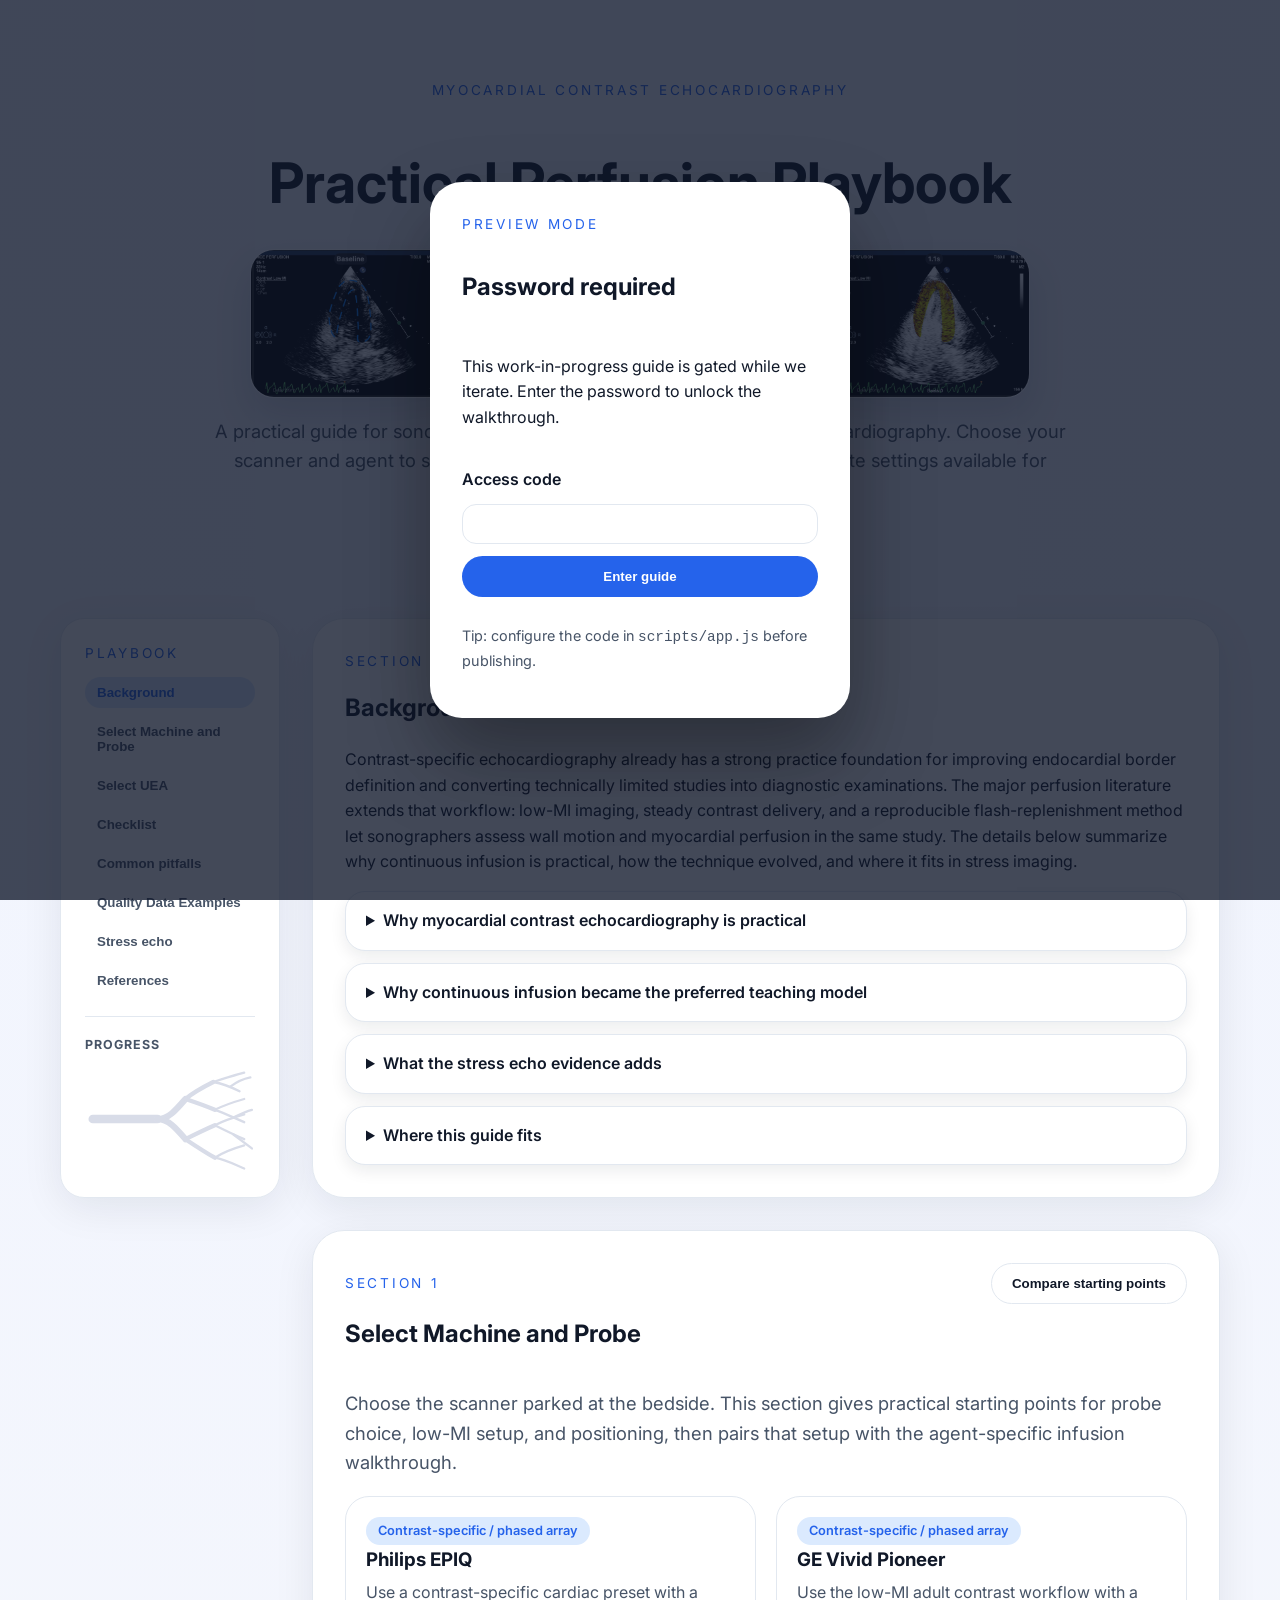
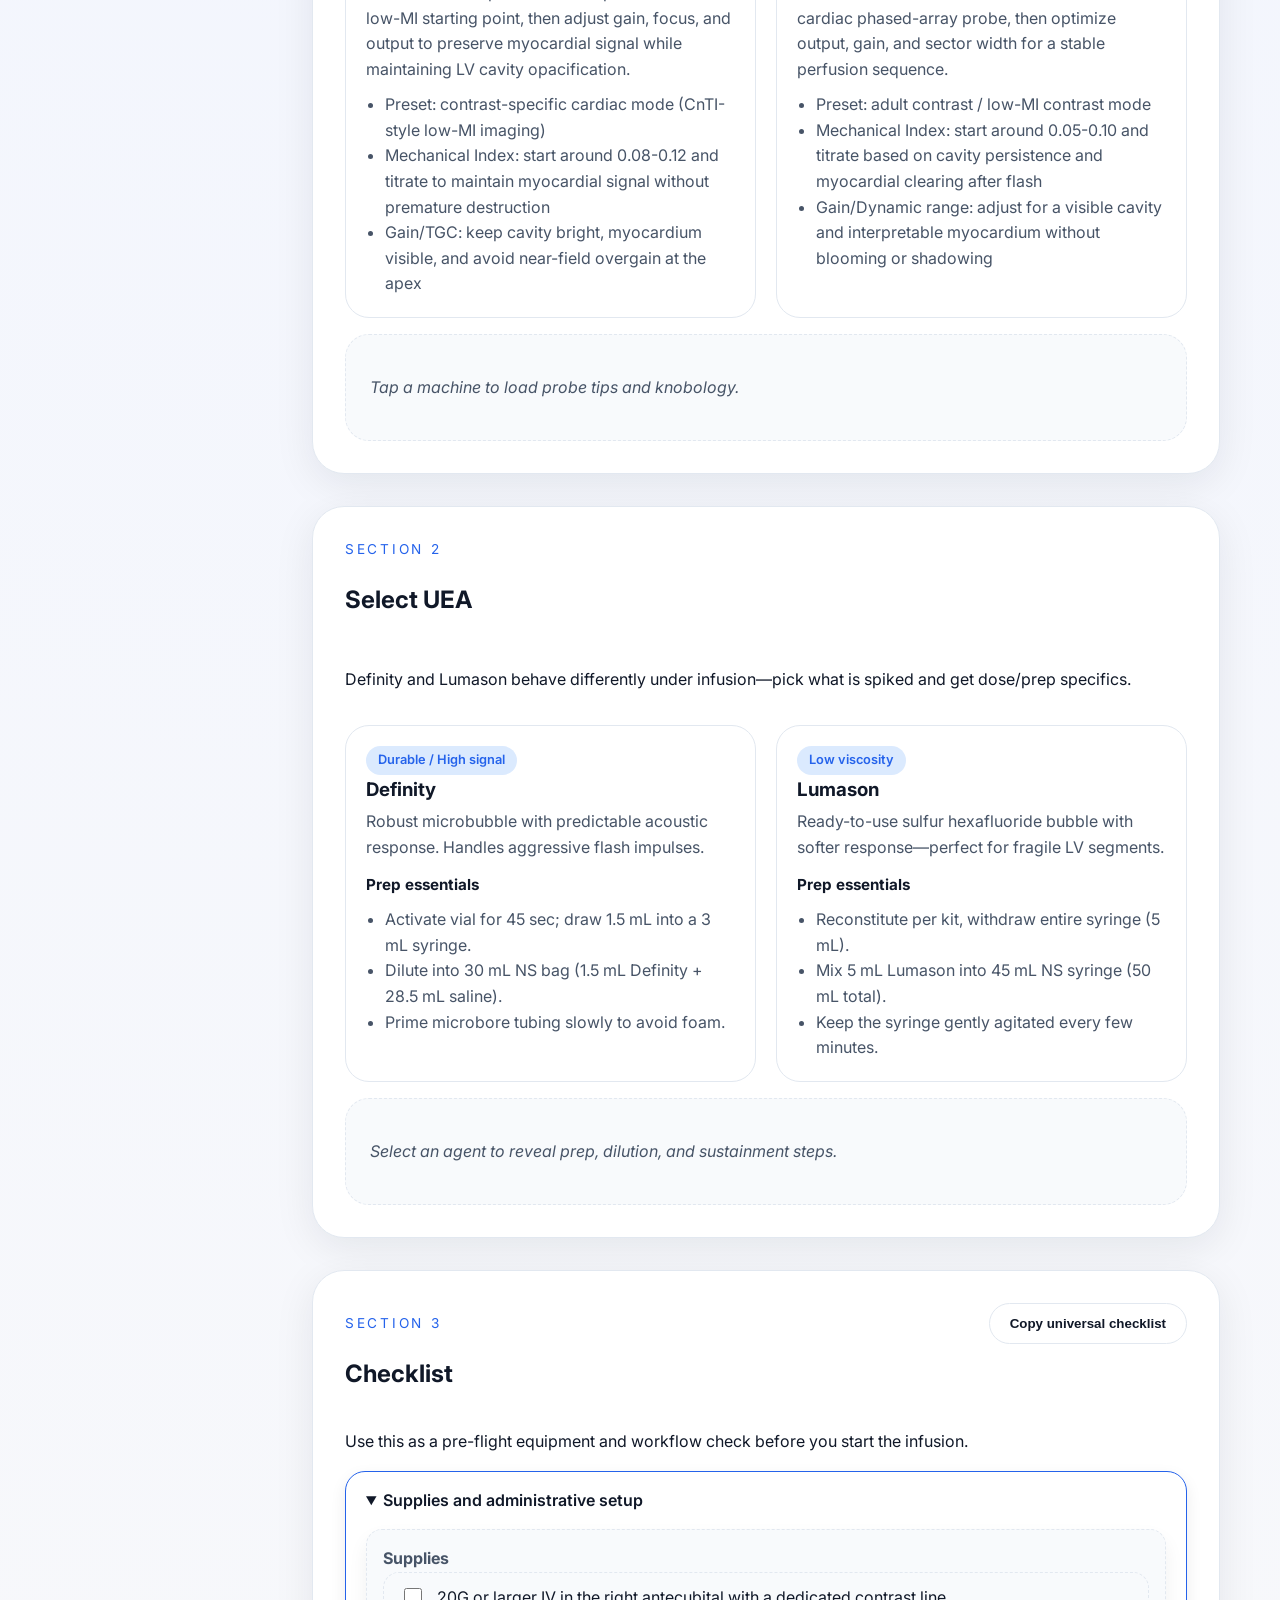
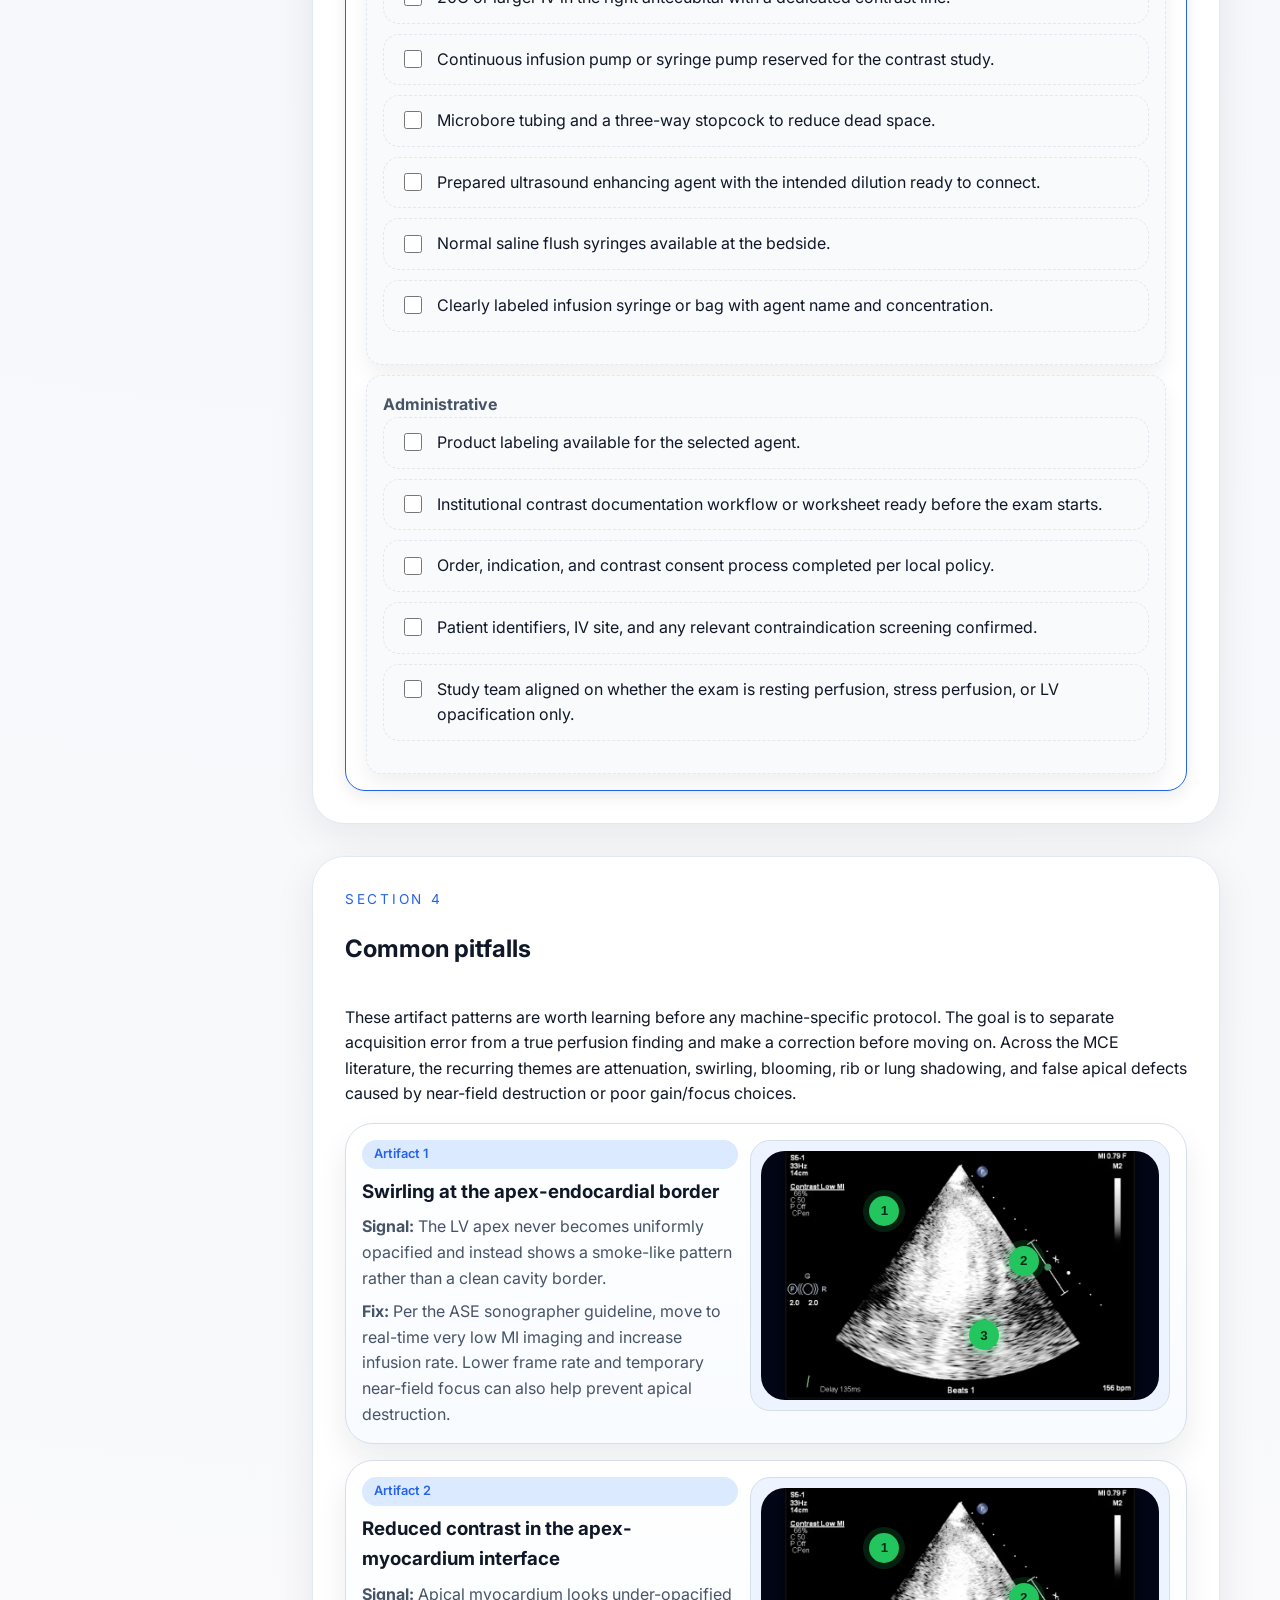
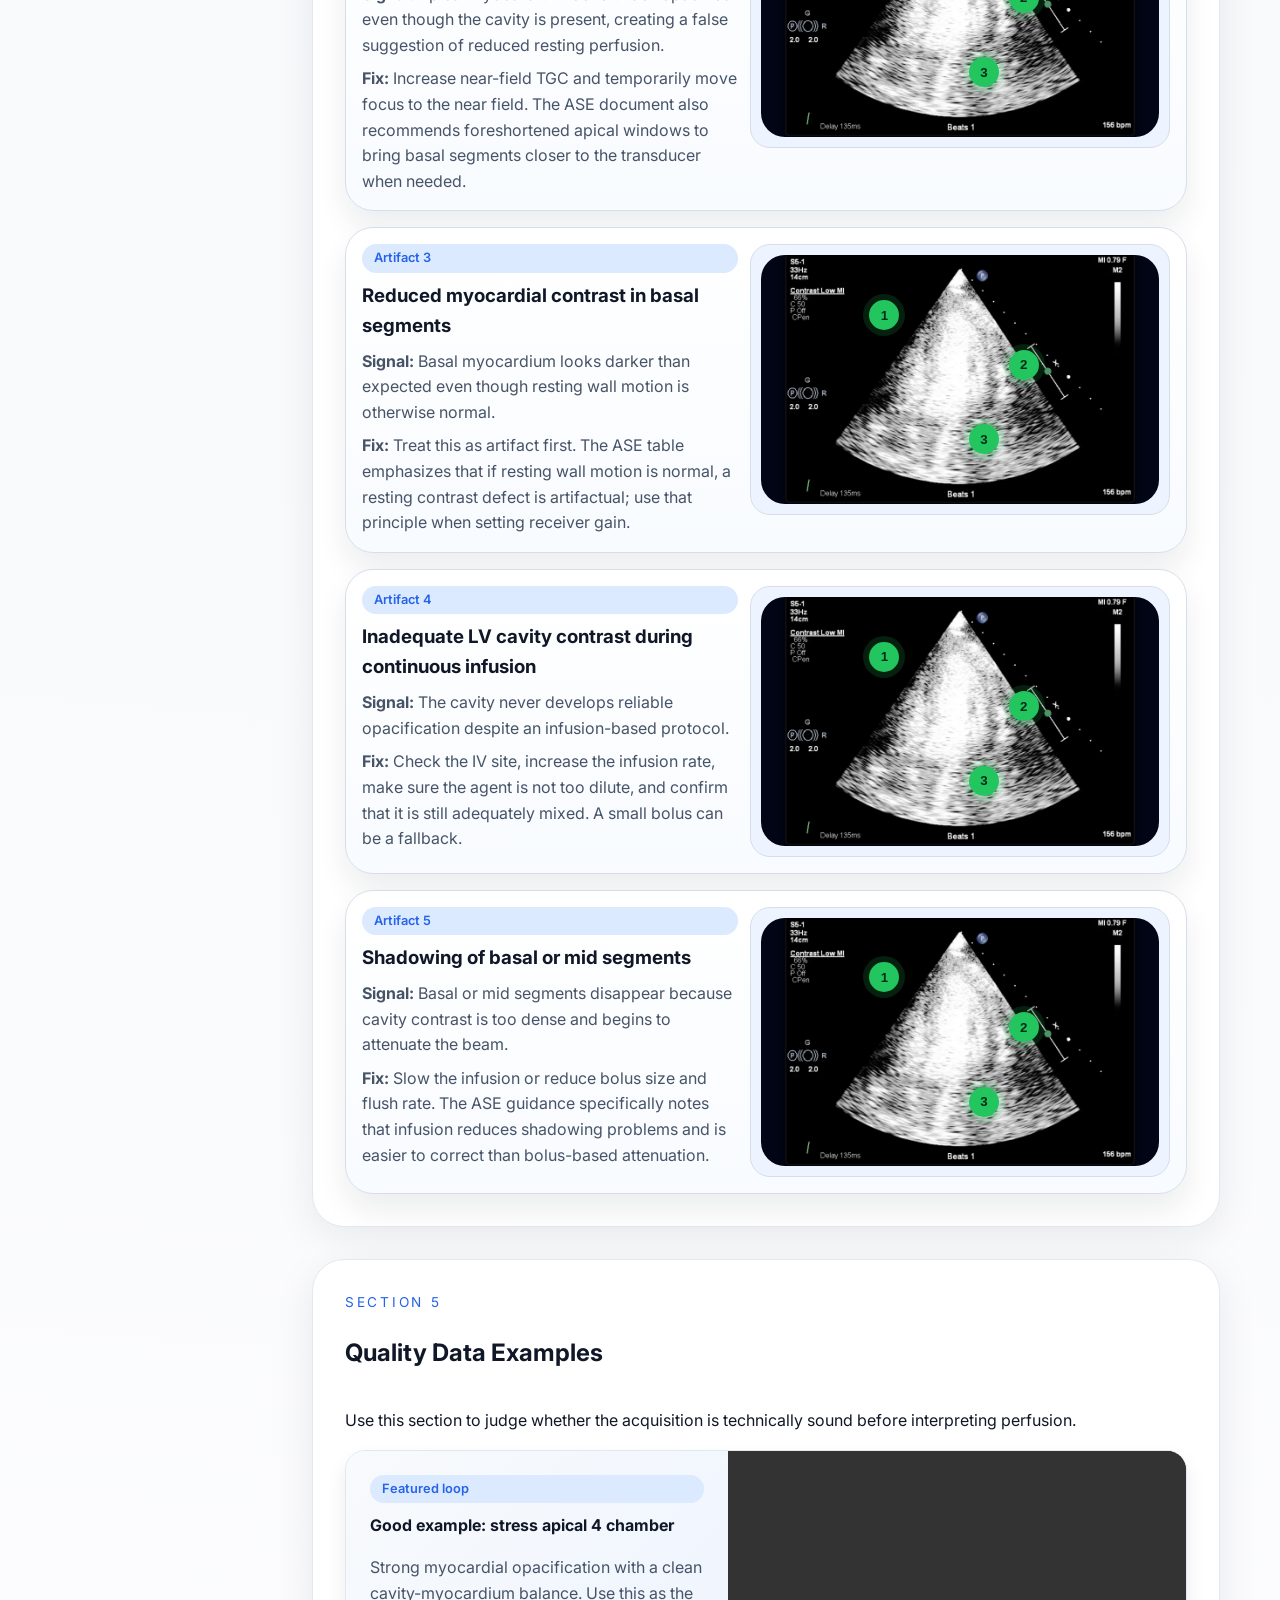
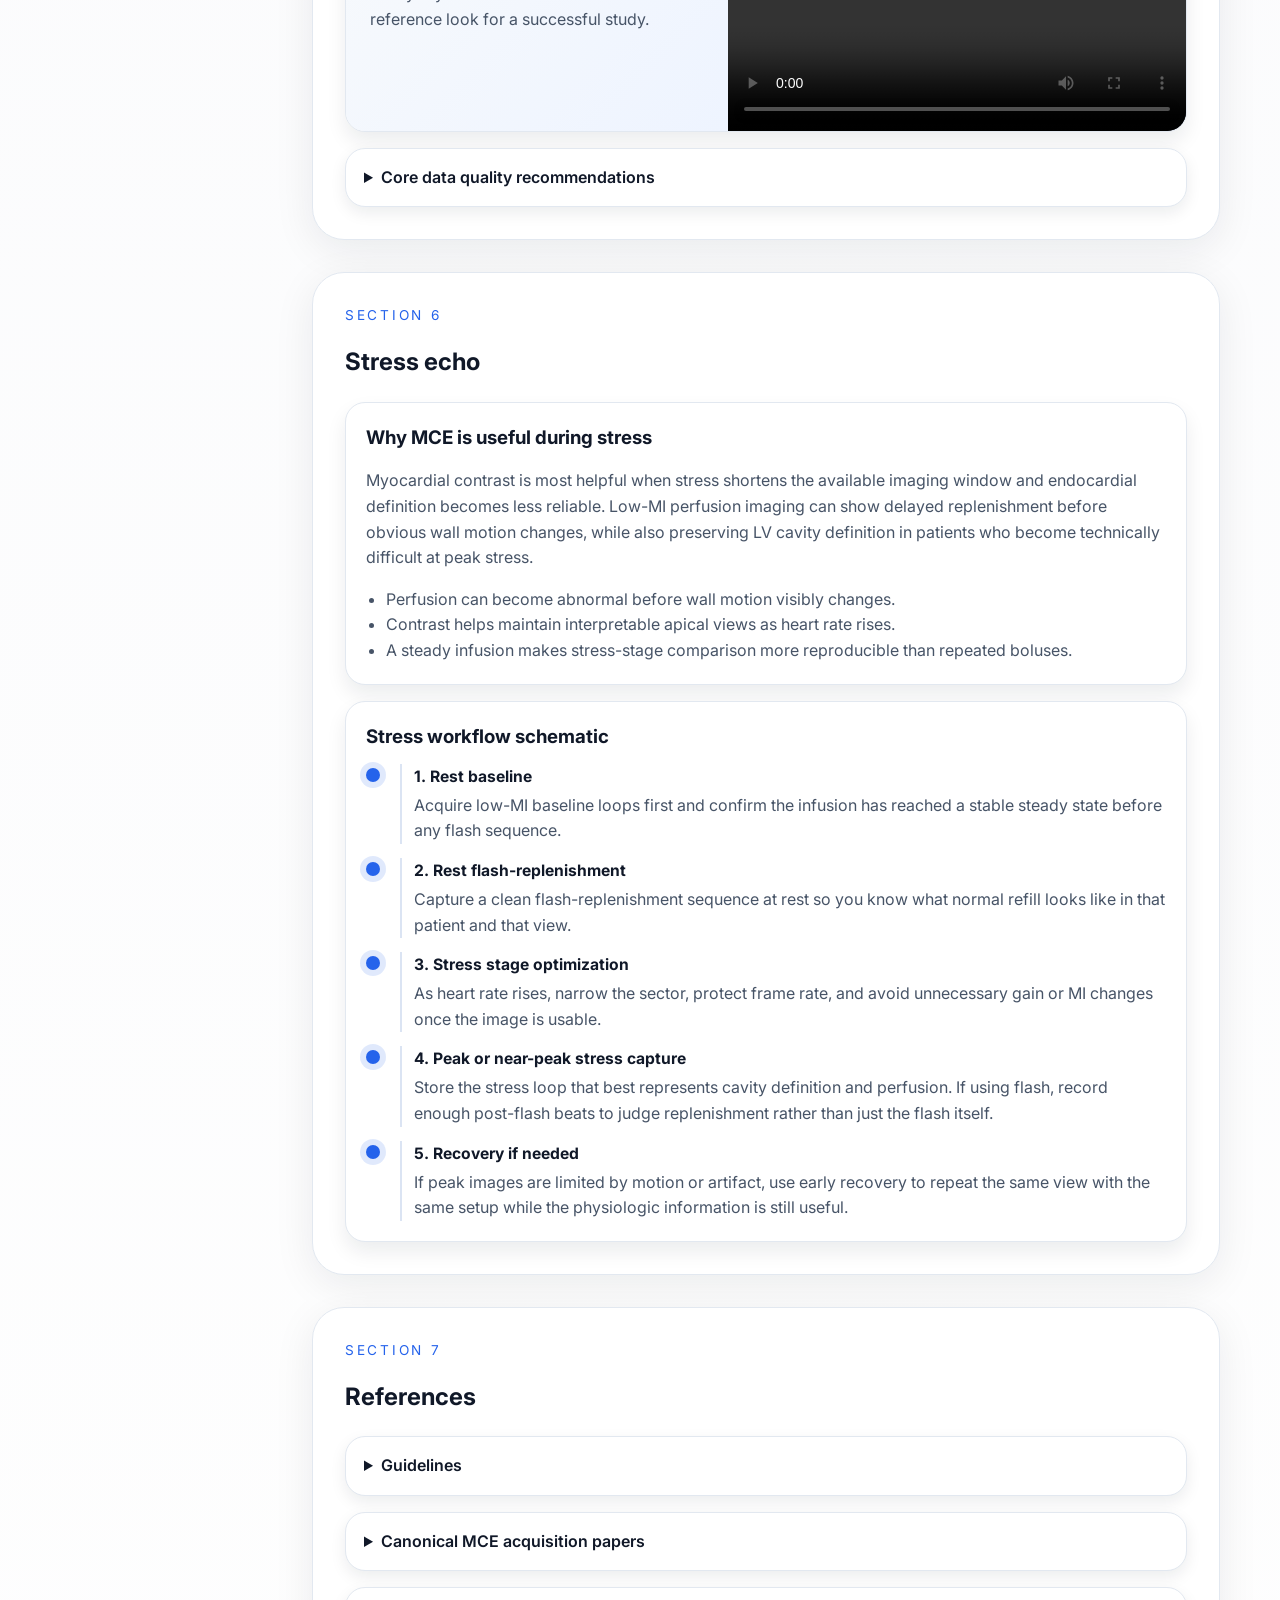
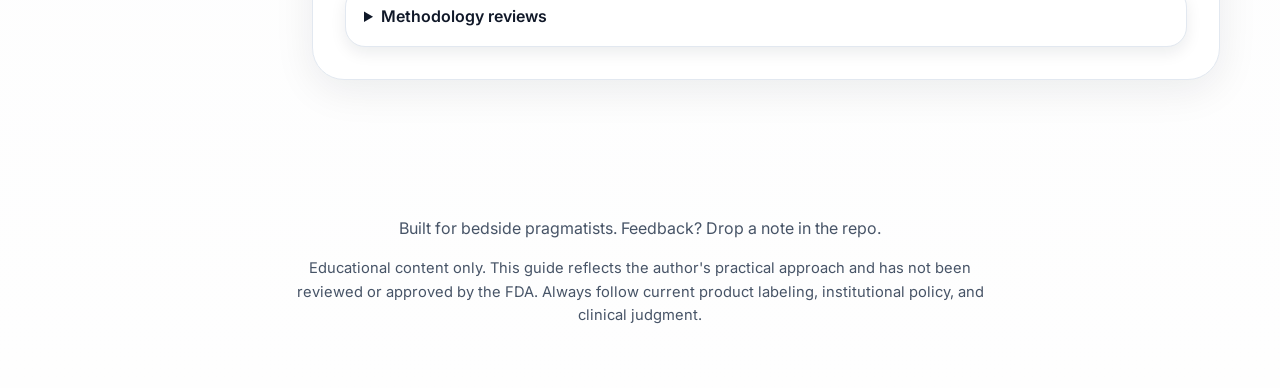
==== commit c62740df: "Update scanner copy" ====
--- a/index.html
+++ b/index.html
@@ -148,13 +148,13 @@
           </div>
           <div class="panel__action">
             <button class="btn btn--ghost" id="toggle-machine-compare">
-              Compare presets
+              Compare starting points
             </button>
           </div>
         </div>
         <p class="lede">
-          Choose the scanner parked at the bedside. The detail panel loads probe guidance, positioning pearls,
-          and—when paired with an agent—the full infusion walkthrough.
+          Choose the scanner parked at the bedside. This section gives practical starting points for probe choice,
+          low-MI setup, and positioning, then pairs that setup with the agent-specific infusion walkthrough.
         </p>
         <div id="machine-grid" class="option-grid" role="list"></div>
         <div id="machine-compare" class="compare" hidden>
@@ -168,24 +168,24 @@
             </thead>
             <tbody>
               <tr>
-                <th>Contrast preset</th>
-                <td>Cardiac CnTI <em>(MFI off)</em></td>
-                <td>Adult Contrast + B-Flow Mix</td>
-              </tr>
-              <tr>
-                <th>Transmit frequency</th>
-                <td>1.0&nbsp;MHz</td>
-                <td>1.3&nbsp;MHz</td>
-              </tr>
-              <tr>
-                <th>MI target</th>
+                <th>Imaging mode</th>
+                <td>Contrast-specific cardiac preset</td>
+                <td>Low-MI adult contrast preset</td>
+              </tr>
+              <tr>
+                <th>Probe approach</th>
+                <td>X5-1 or S5-1 adult cardiac probe</td>
+                <td>Contrast-capable cardiac phased-array probe</td>
+              </tr>
+              <tr>
+                <th>Starting MI target</th>
                 <td>0.08&nbsp;–&nbsp;0.12</td>
                 <td>0.05&nbsp;–&nbsp;0.10</td>
               </tr>
               <tr>
-                <th>Infusion dial</th>
-                <td>SmartInfuse slider</td>
-                <td>Acoustic Output knob</td>
+                <th>Priority adjustment</th>
+                <td>Gain/TGC and output to keep myocardium visible without apical destruction</td>
+                <td>Sector width, gain, and output to preserve frame rate and cavity persistence</td>
               </tr>
             </tbody>
           </table>
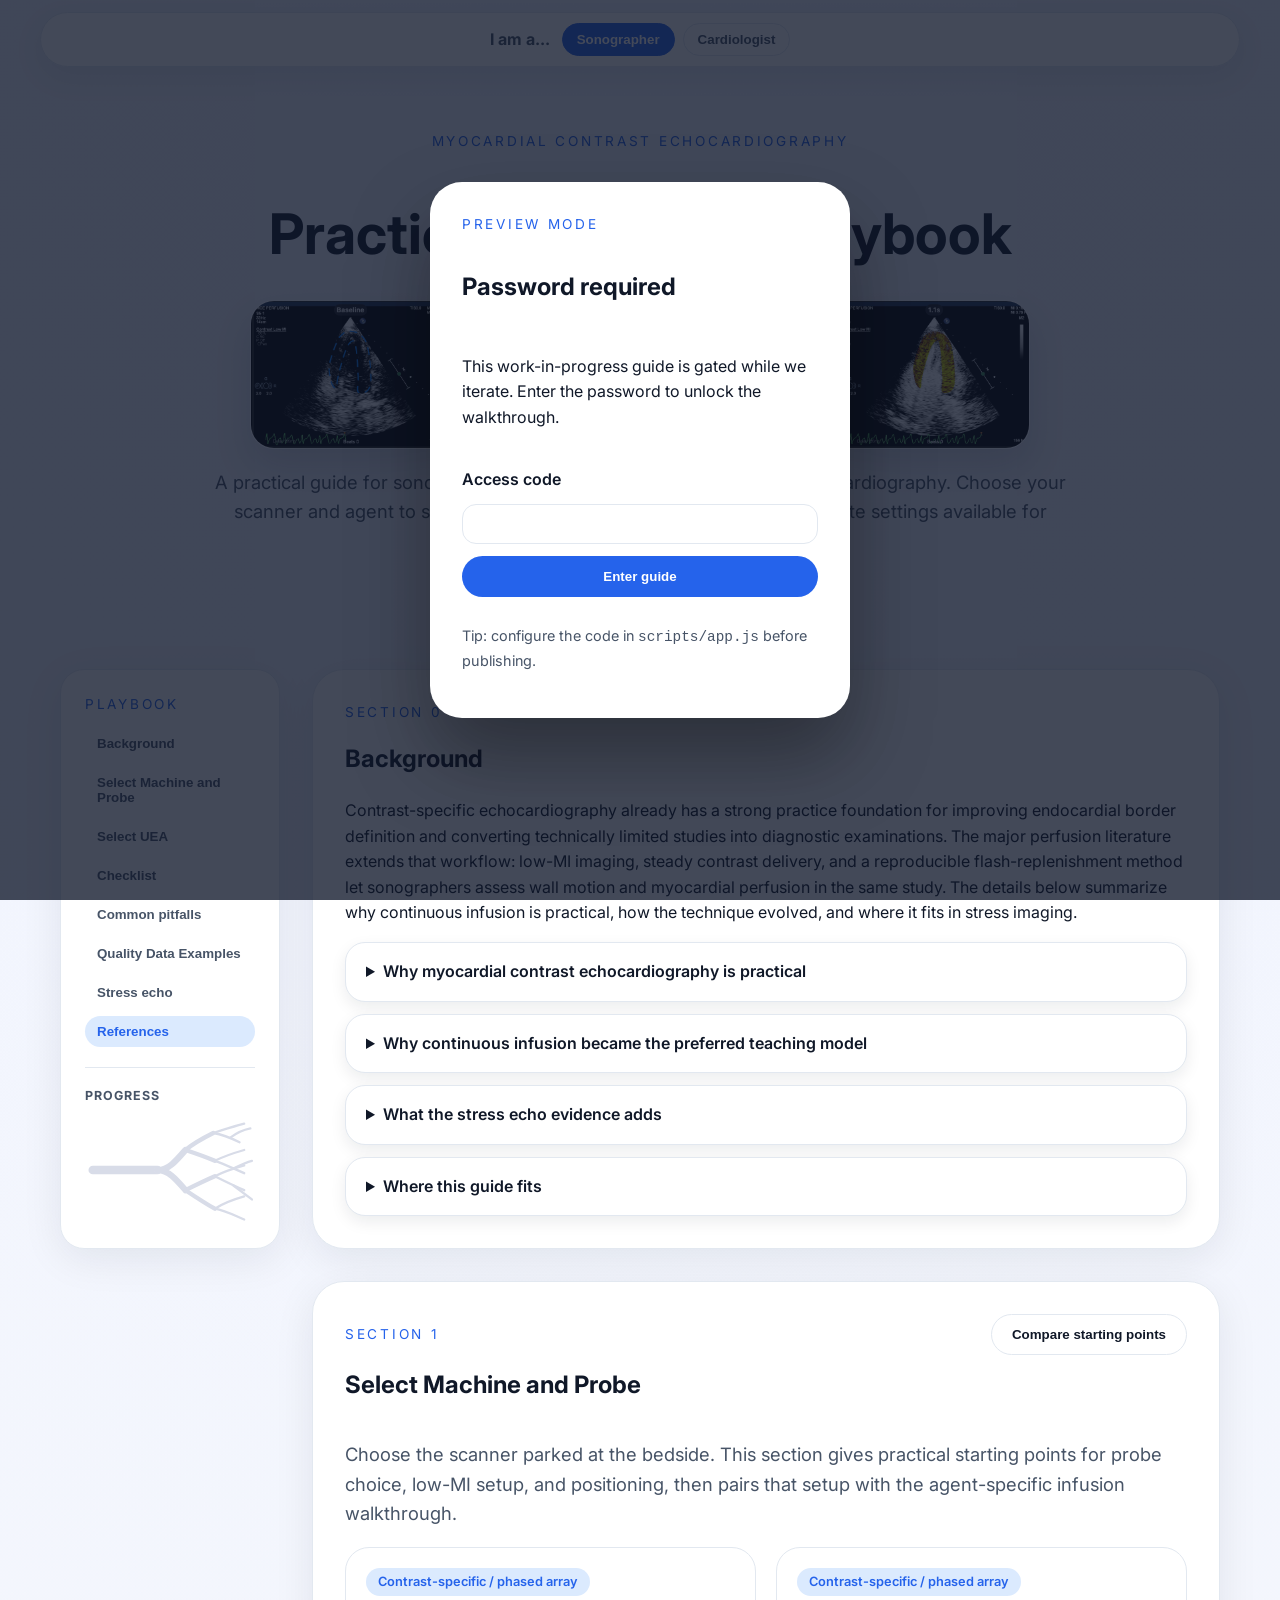
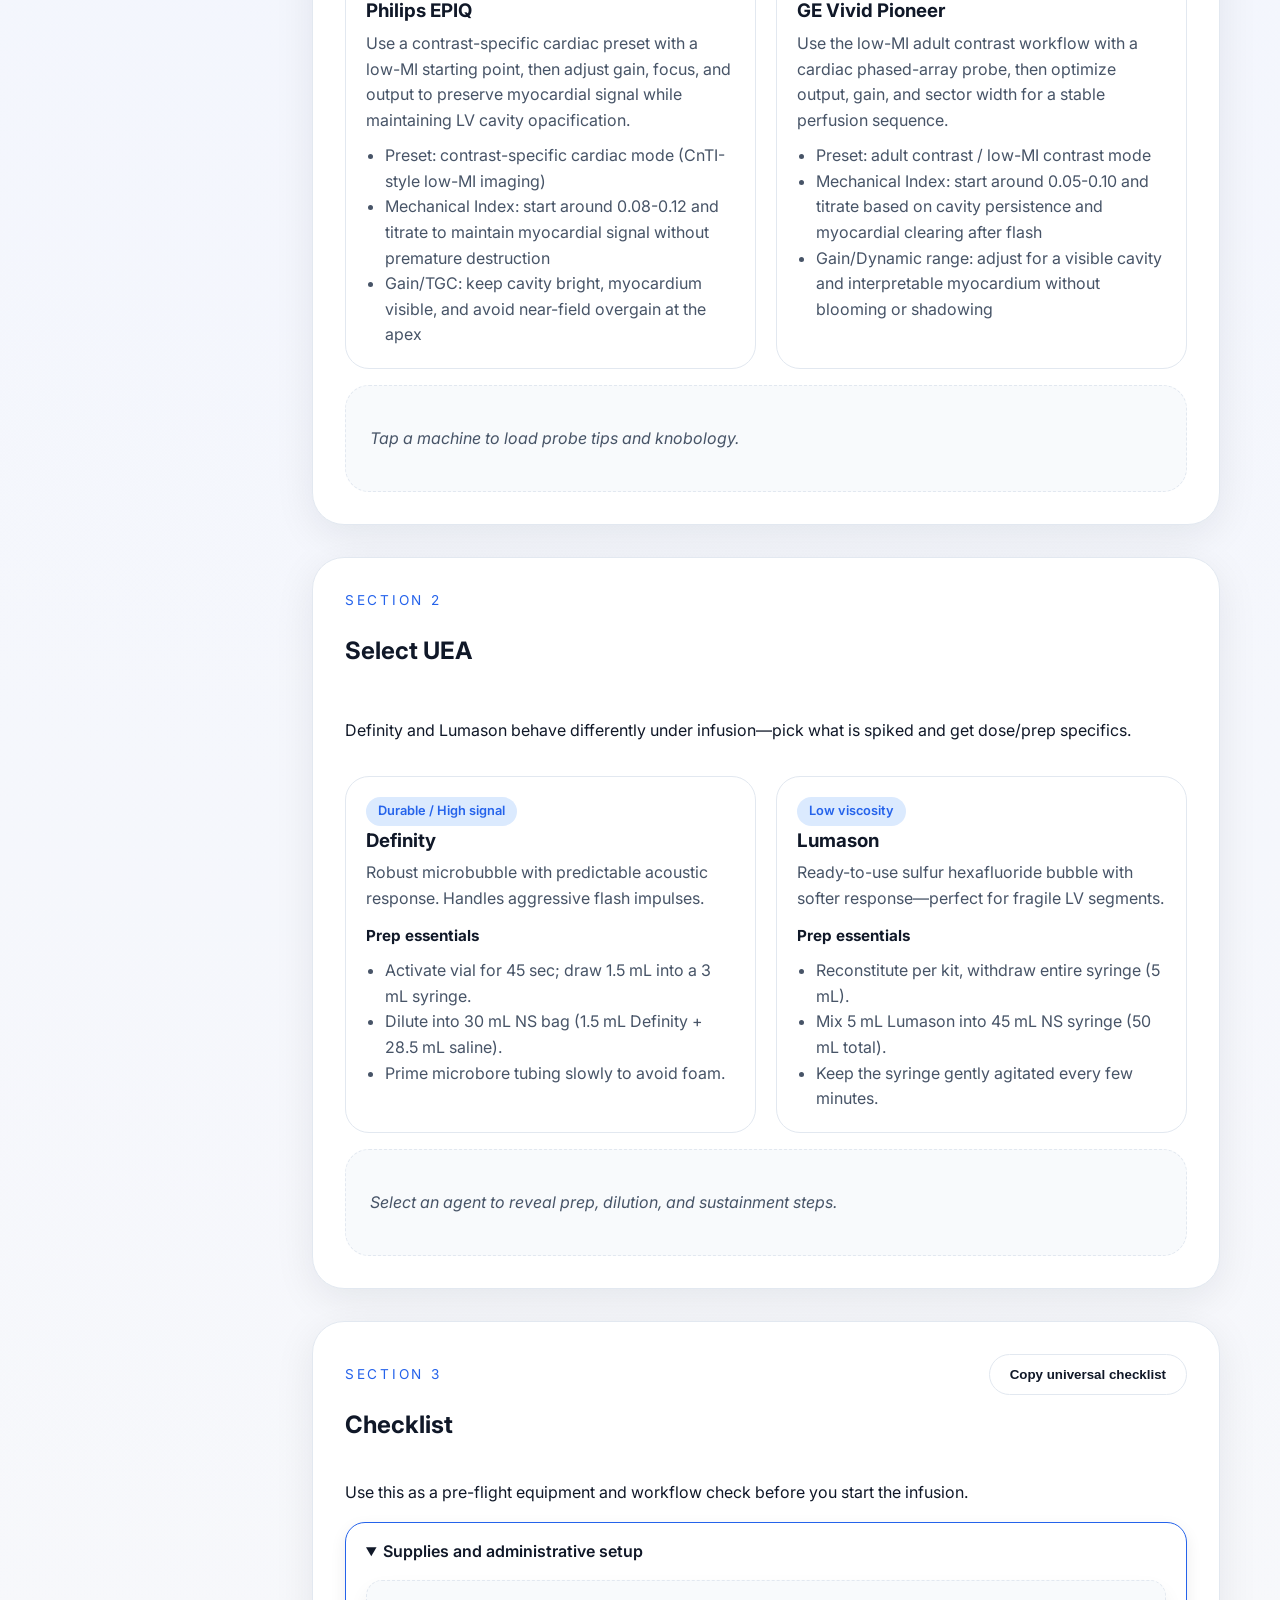
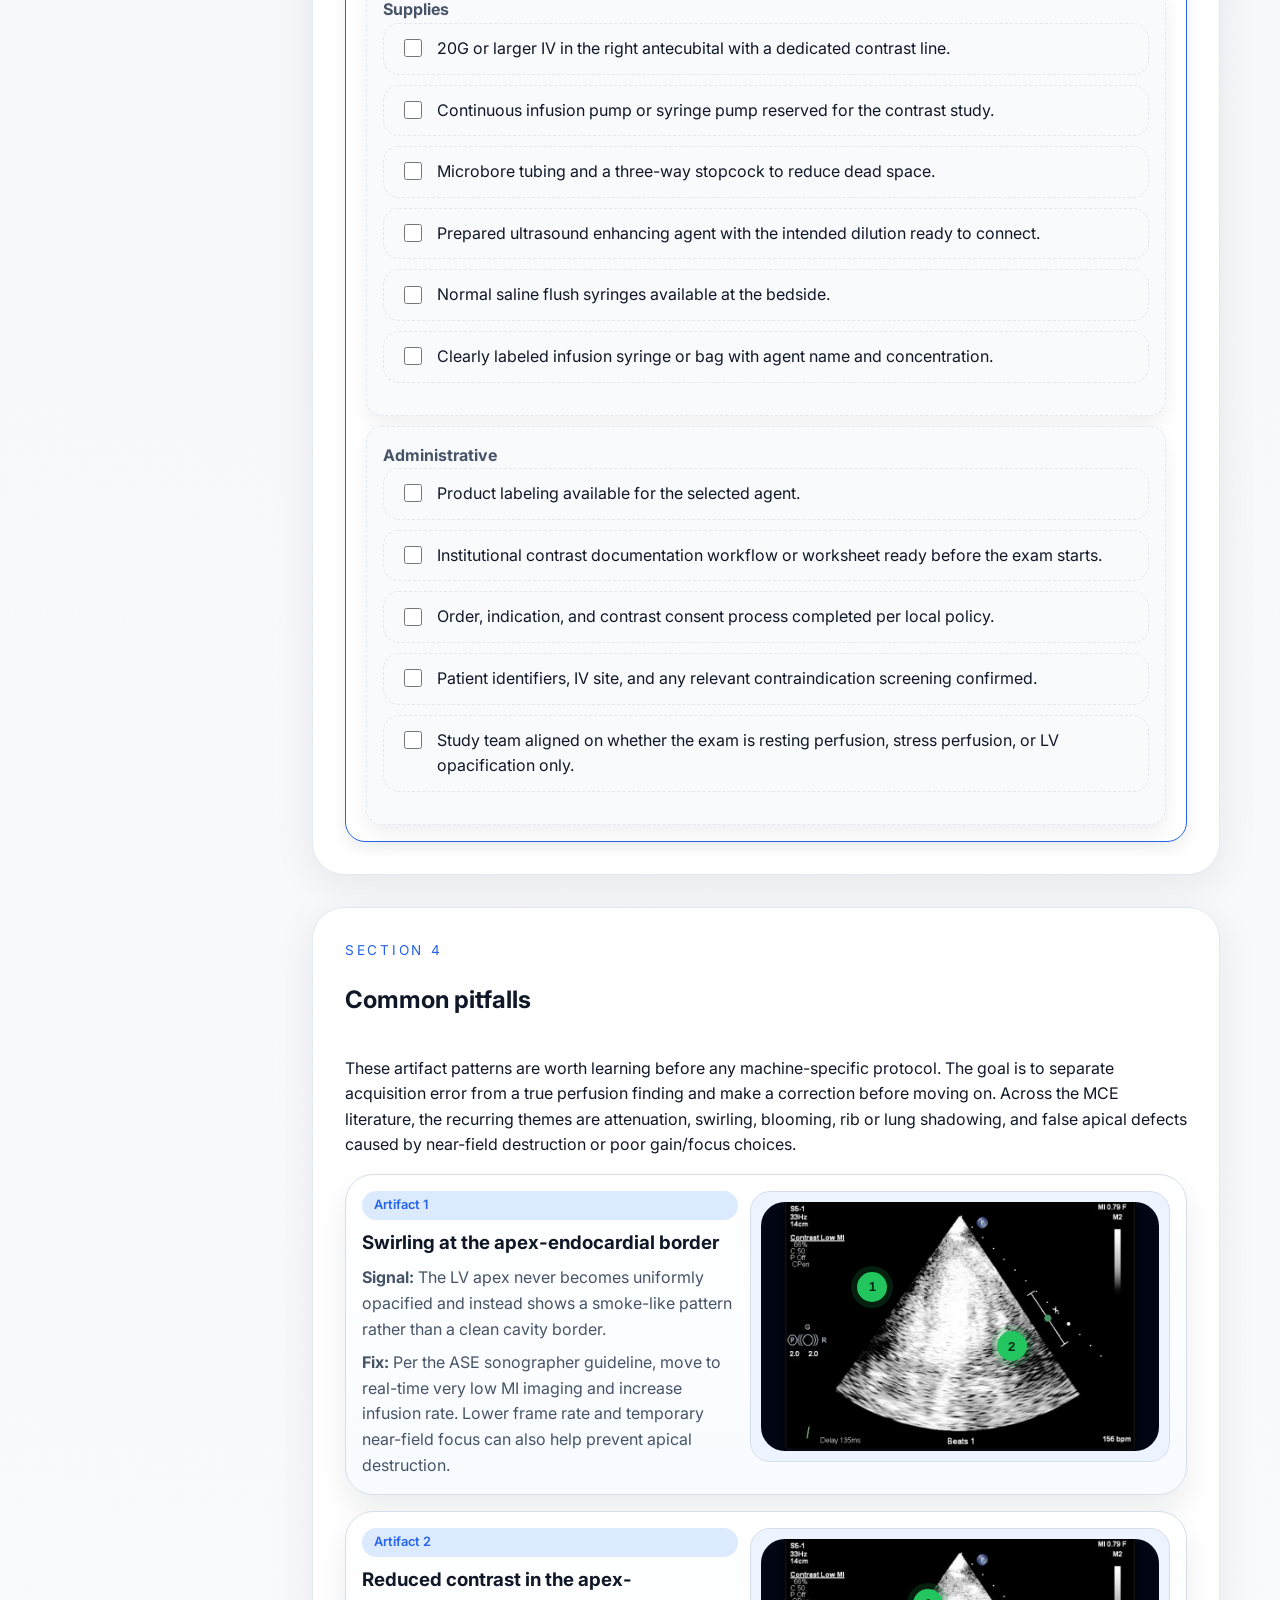
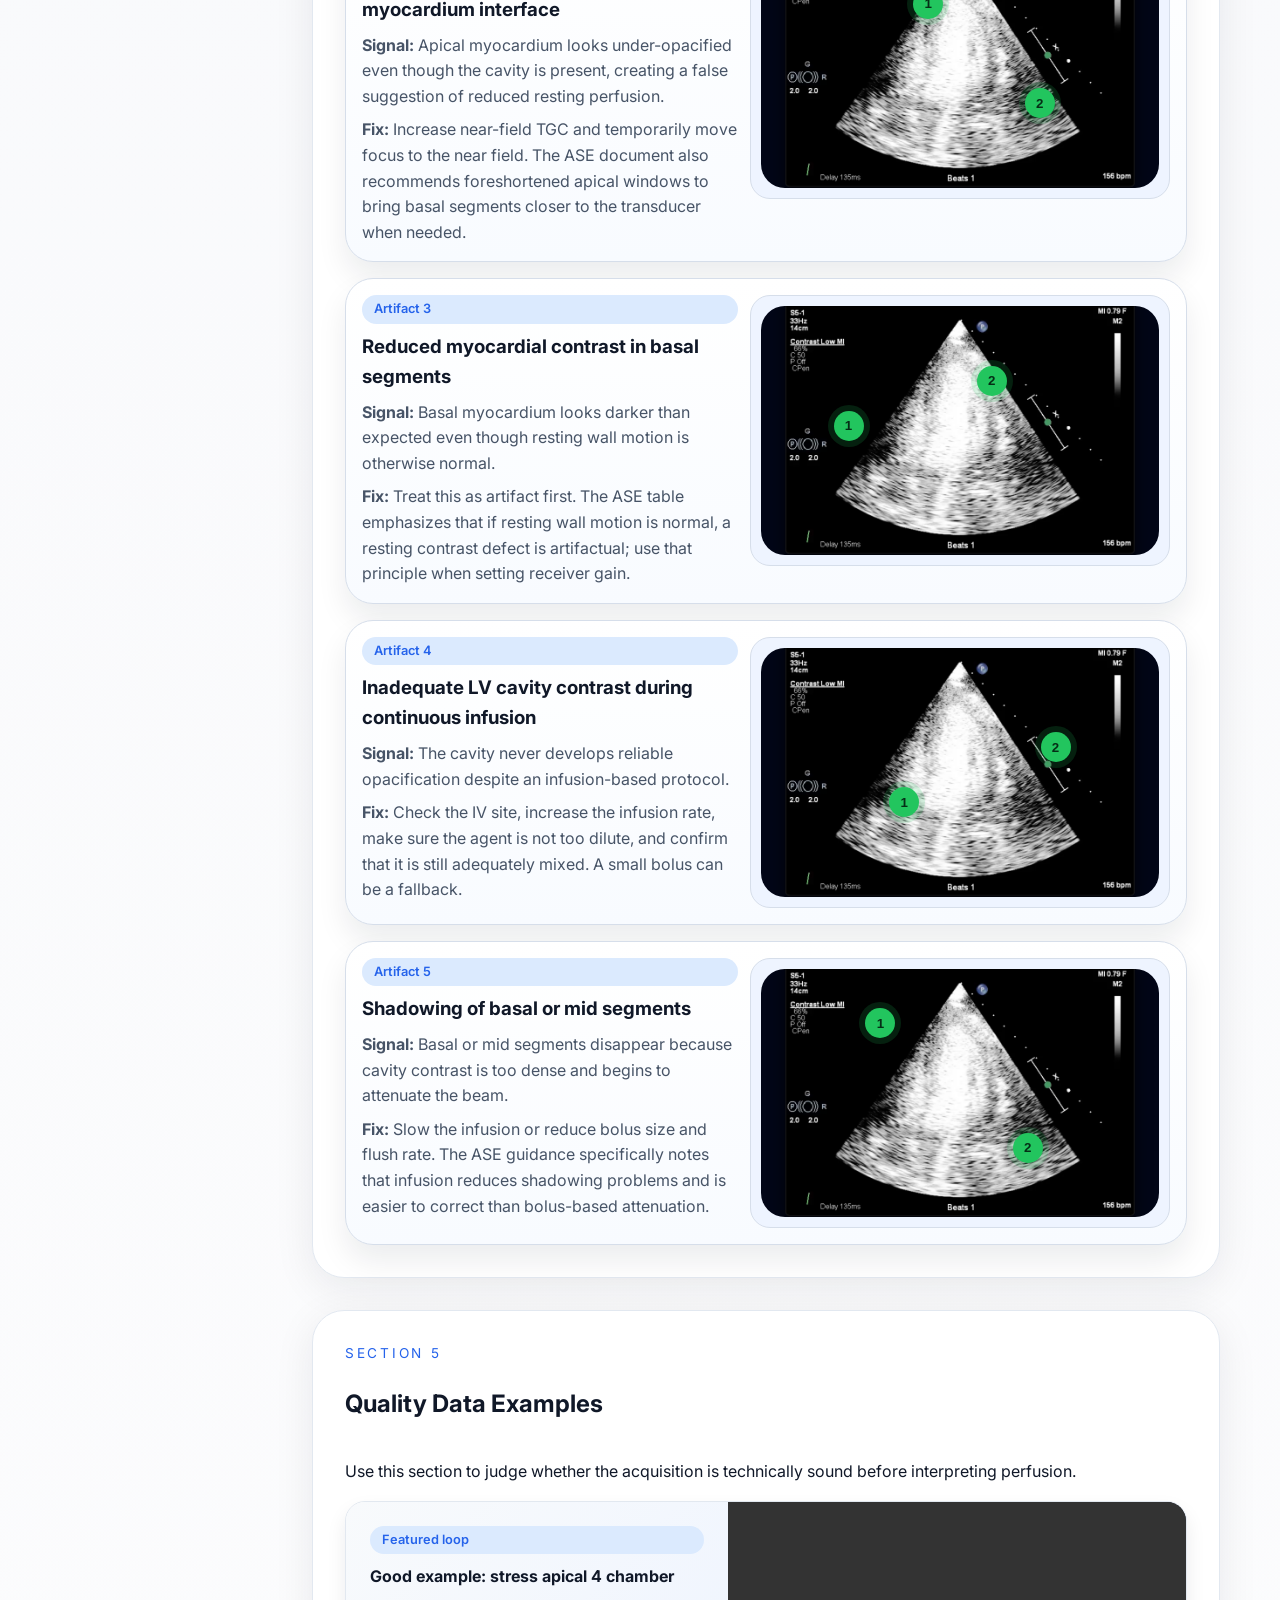
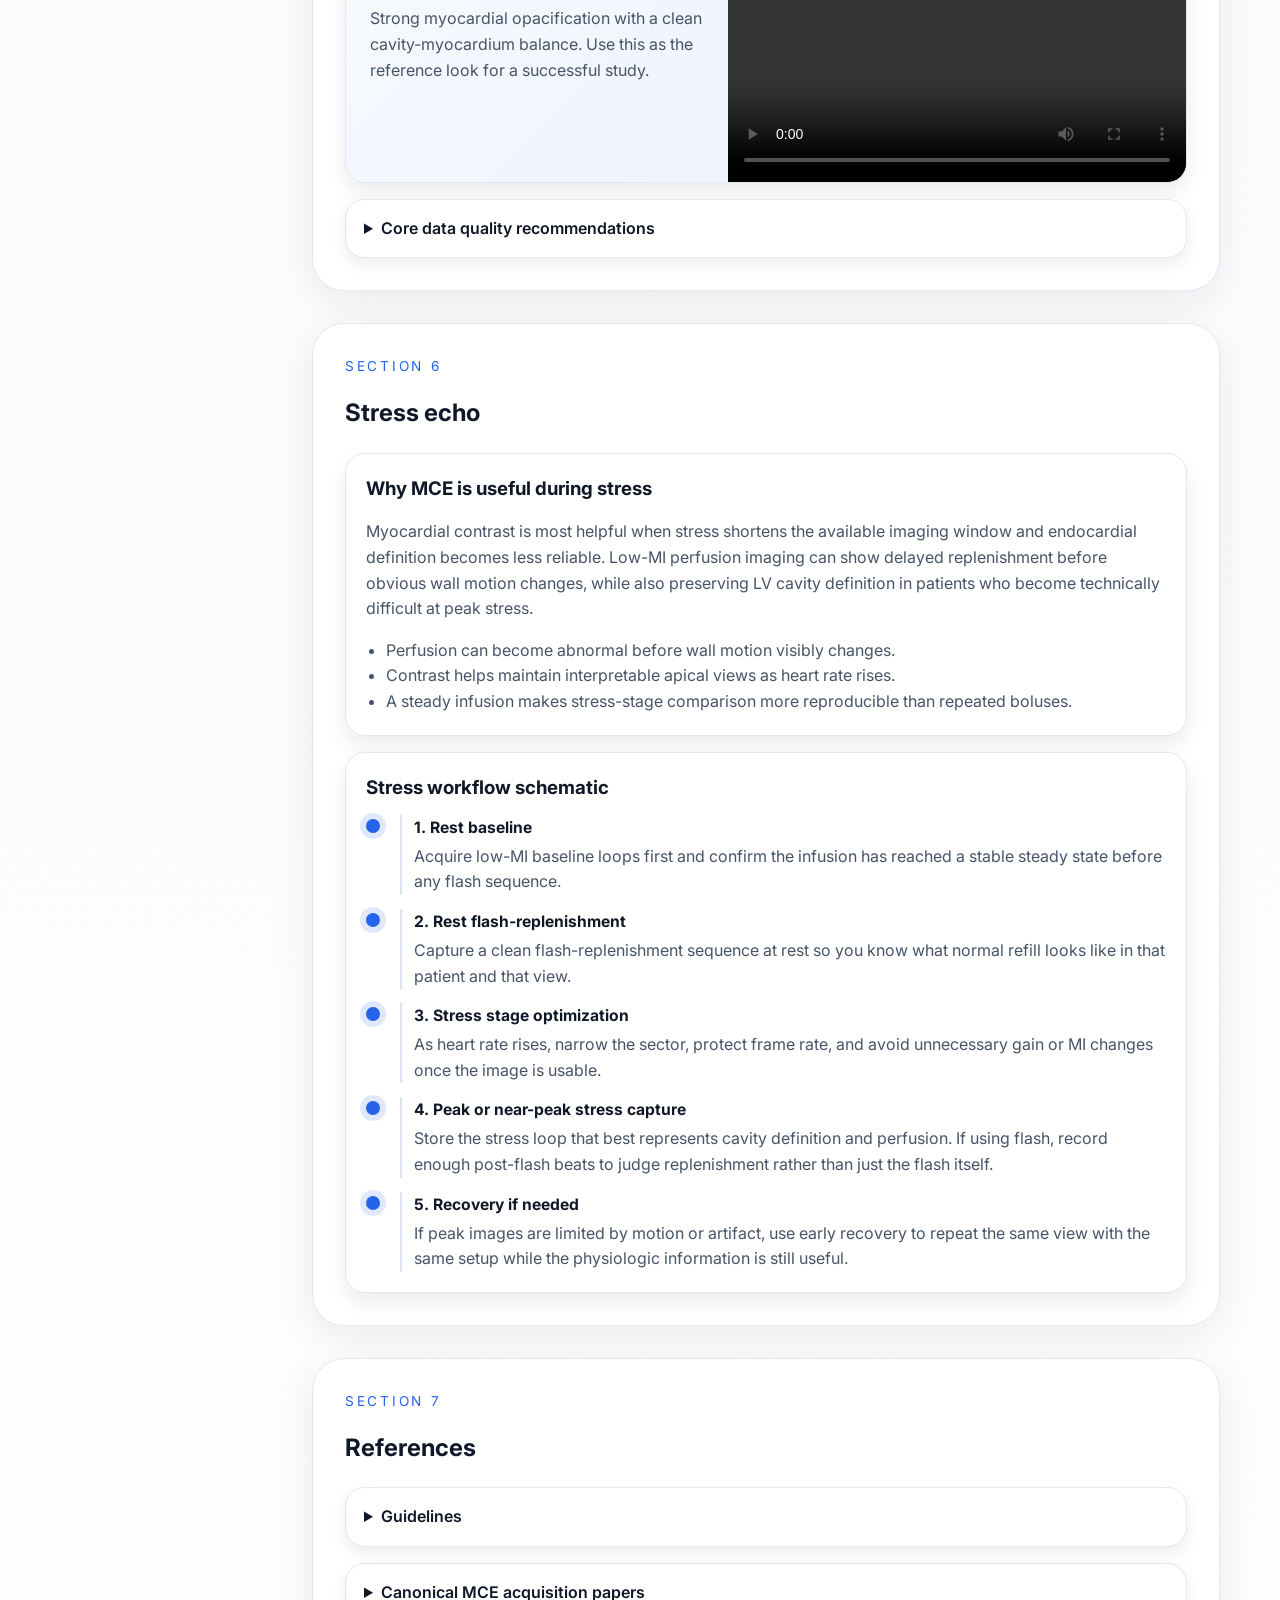
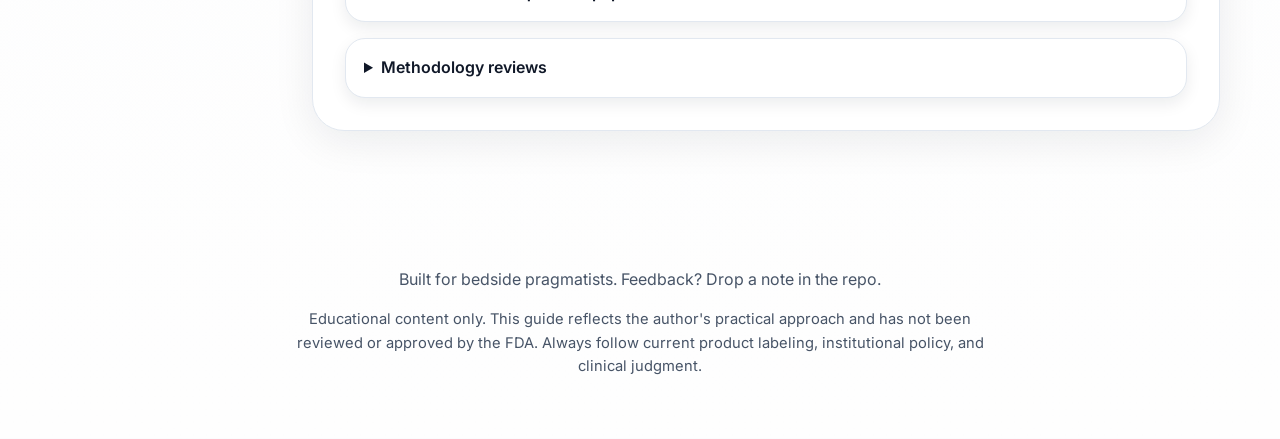
==== commit 3e51078a: "add cardiologist mode" ====
--- a/index.html
+++ b/index.html
@@ -13,6 +13,31 @@
     <link rel="stylesheet" href="styles/main.css" />
   </head>
   <body>
+    <div class="role-toggle" aria-label="Audience selector">
+      <div class="role-toggle__inner">
+        <span class="role-toggle__label">I am a...</span>
+        <div class="role-toggle__controls" role="tablist" aria-label="Audience">
+          <button
+            id="role-sonographer"
+            class="role-toggle__button is-active"
+            type="button"
+            data-role="sonographer"
+            aria-pressed="true"
+          >
+            Sonographer
+          </button>
+          <button
+            id="role-cardiologist"
+            class="role-toggle__button"
+            type="button"
+            data-role="cardiologist"
+            aria-pressed="false"
+          >
+            Cardiologist
+          </button>
+        </div>
+      </div>
+    </div>
     <div class="gate" id="access-gate" aria-modal="true" role="dialog">
       <form class="gate__panel" id="access-form">
         <p class="eyebrow">Preview mode</p>
@@ -66,6 +91,7 @@
             <li><button data-target="pitfalls-heading" class="story-link" type="button">Common pitfalls</button></li>
             <li><button data-target="quality-heading" class="story-link" type="button">Quality Data Examples</button></li>
             <li><button data-target="stress-heading" class="story-link" type="button">Stress echo</button></li>
+            <li class="role-only role-only--cardiologist"><button data-target="interpretation-heading" class="story-link" type="button">Interpretation</button></li>
             <li><button data-target="references-heading" class="story-link" type="button">References</button></li>
           </ol>
           <div class="flow-progress" aria-hidden="true">
@@ -76,11 +102,6 @@
               fill="none"
               xmlns="http://www.w3.org/2000/svg"
             >
-              <defs>
-                <mask id="flow-progress-mask">
-                  <rect class="flow-progress__mask" x="0" y="0" width="0" height="140" fill="white" />
-                </mask>
-              </defs>
               <g class="flow-progress__base">
                 <path d="M10 70 C42 70 70 70 94 70" />
                 <path d="M94 70 C108 70 118 58 130 44" />
@@ -101,7 +122,7 @@
                 <path d="M192 68 C200 64 208 60 216 58" />
                 <path d="M192 90 C200 96 208 102 216 108" />
               </g>
-              <g class="flow-progress__fill" mask="url(#flow-progress-mask)">
+              <g class="flow-progress__fill">
                 <path d="M10 70 C42 70 70 70 94 70" />
                 <path d="M94 70 C108 70 118 58 130 44" />
                 <path d="M94 70 C108 70 118 82 130 96" />
@@ -267,6 +288,15 @@
         <div id="stress-echo" class="resource-grid"></div>
       </section>
 
+      <section
+        class="panel flow animate role-only role-only--cardiologist"
+        aria-labelledby="interpretation-heading"
+      >
+        <p class="eyebrow">Cardiologist add-on</p>
+        <h2 id="interpretation-heading">Interpretation</h2>
+        <div id="interpretation" class="resource-grid"></div>
+      </section>
+
       <section class="panel flow animate" aria-labelledby="references-heading">
         <p class="eyebrow">Section 7</p>
         <h2 id="references-heading">References</h2>
--- a/styles/main.css
+++ b/styles/main.css
@@ -12,6 +12,11 @@
   --shadow: 0 10px 40px rgba(15, 23, 42, 0.08);
 }
 
+body[data-role="cardiologist"] {
+  --accent: #c81e3a;
+  --accent-muted: #fee2e2;
+}
+
 *,
 *::before,
 *::after {
@@ -24,6 +29,10 @@
   background: radial-gradient(circle at top, #f0f4ff, #f7f8fb 40%, #fefefe);
   color: var(--text);
   line-height: 1.6;
+}
+
+body[data-role="cardiologist"] {
+  background: radial-gradient(circle at top, #fff0f3, #faf7f8 42%, #fefefe);
 }
 
 img {
@@ -82,8 +91,64 @@
   color: var(--muted);
 }
 
+.role-toggle {
+  position: sticky;
+  top: 0;
+  z-index: 40;
+  padding: 12px 20px 0;
+}
+
+.role-toggle__inner {
+  max-width: 1200px;
+  margin: 0 auto;
+  display: flex;
+  align-items: center;
+  justify-content: center;
+  gap: 12px;
+  padding: 10px 14px;
+  border: 1px solid var(--border);
+  border-radius: 999px;
+  background: rgba(255, 255, 255, 0.88);
+  backdrop-filter: blur(12px);
+  box-shadow: 0 10px 30px rgba(15, 23, 42, 0.08);
+}
+
+.role-toggle__label {
+  font-weight: 700;
+  color: var(--muted);
+}
+
+.role-toggle__controls {
+  display: inline-flex;
+  gap: 8px;
+}
+
+.role-toggle__button {
+  border: 1px solid var(--border);
+  background: transparent;
+  color: var(--muted);
+  border-radius: 999px;
+  padding: 8px 14px;
+  font-weight: 700;
+  cursor: pointer;
+}
+
+.role-toggle__button.is-active {
+  background: var(--accent);
+  border-color: var(--accent);
+  color: #fff;
+}
+
+.role-only--cardiologist {
+  display: none;
+}
+
+body[data-role="cardiologist"] .role-only--cardiologist {
+  display: block;
+}
+
 .hero {
-  padding: 80px 20px 48px;
+  padding: 64px 20px 48px;
 }
 
 .hero__content {
@@ -200,22 +265,6 @@
   color: var(--accent);
 }
 
-.progress {
-  width: 100%;
-  height: 6px;
-  background: var(--border);
-  border-radius: 999px;
-  overflow: hidden;
-}
-
-.progress__bar {
-  width: 100%;
-  height: 100%;
-  background: var(--accent);
-  transform-origin: left center;
-  transform: scaleX(0);
-}
-
 .flow-progress {
   margin-top: 18px;
   padding-top: 18px;
@@ -271,12 +320,15 @@
 }
 
 .flow-progress__fill path {
-  stroke: #3456d1;
+  stroke: var(--accent);
   filter: drop-shadow(0 0 5px rgba(52, 86, 209, 0.22));
-}
-
-.flow-progress__mask {
-  transition: width 160ms ease;
+  stroke-dasharray: var(--flow-length, 0);
+  stroke-dashoffset: var(--flow-length, 0);
+  transition: stroke-dashoffset 140ms ease;
+}
+
+body[data-role="cardiologist"] .flow-progress__fill path {
+  filter: drop-shadow(0 0 5px rgba(200, 30, 58, 0.24));
 }
 
 .story-content {
@@ -904,6 +956,11 @@
     top: 0;
   }
 
+  .role-toggle__inner {
+    flex-wrap: wrap;
+    border-radius: 24px;
+  }
+
   .pitfall-teaching-card {
     grid-template-columns: 1fr;
   }
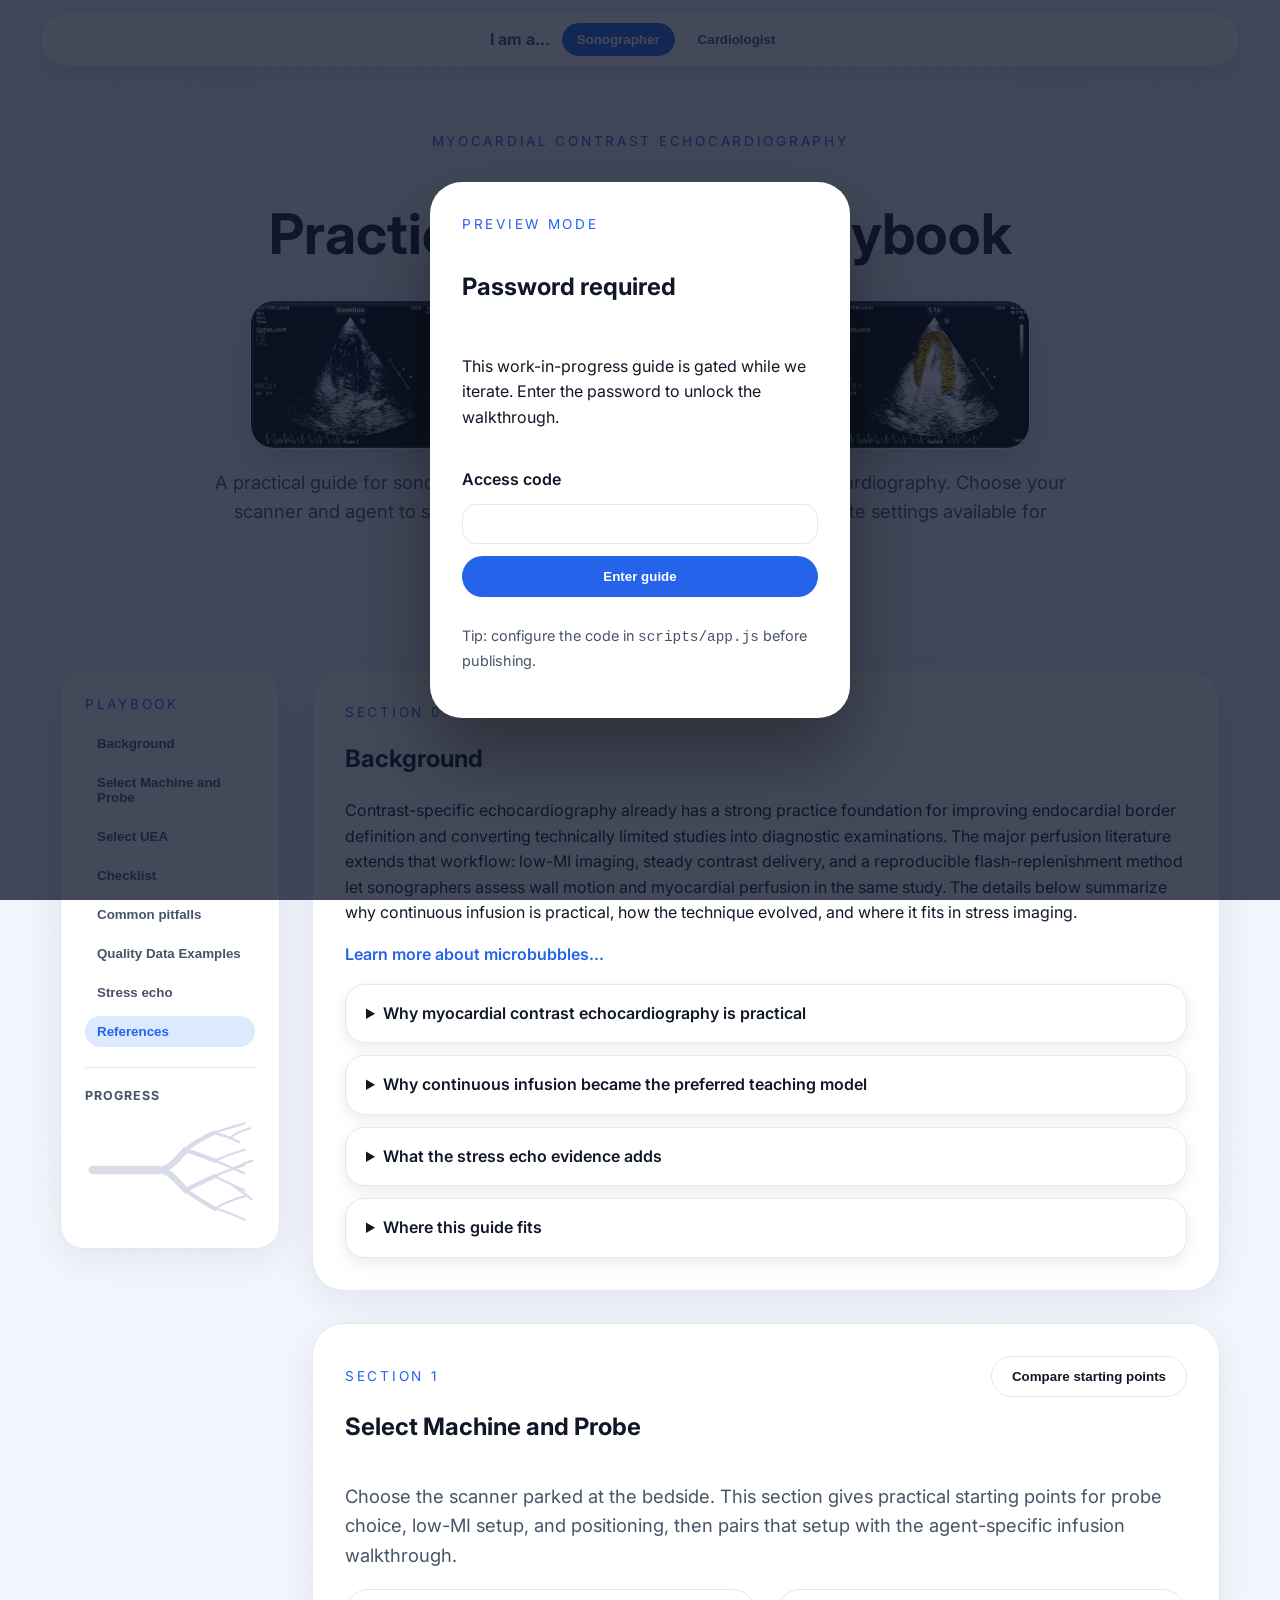
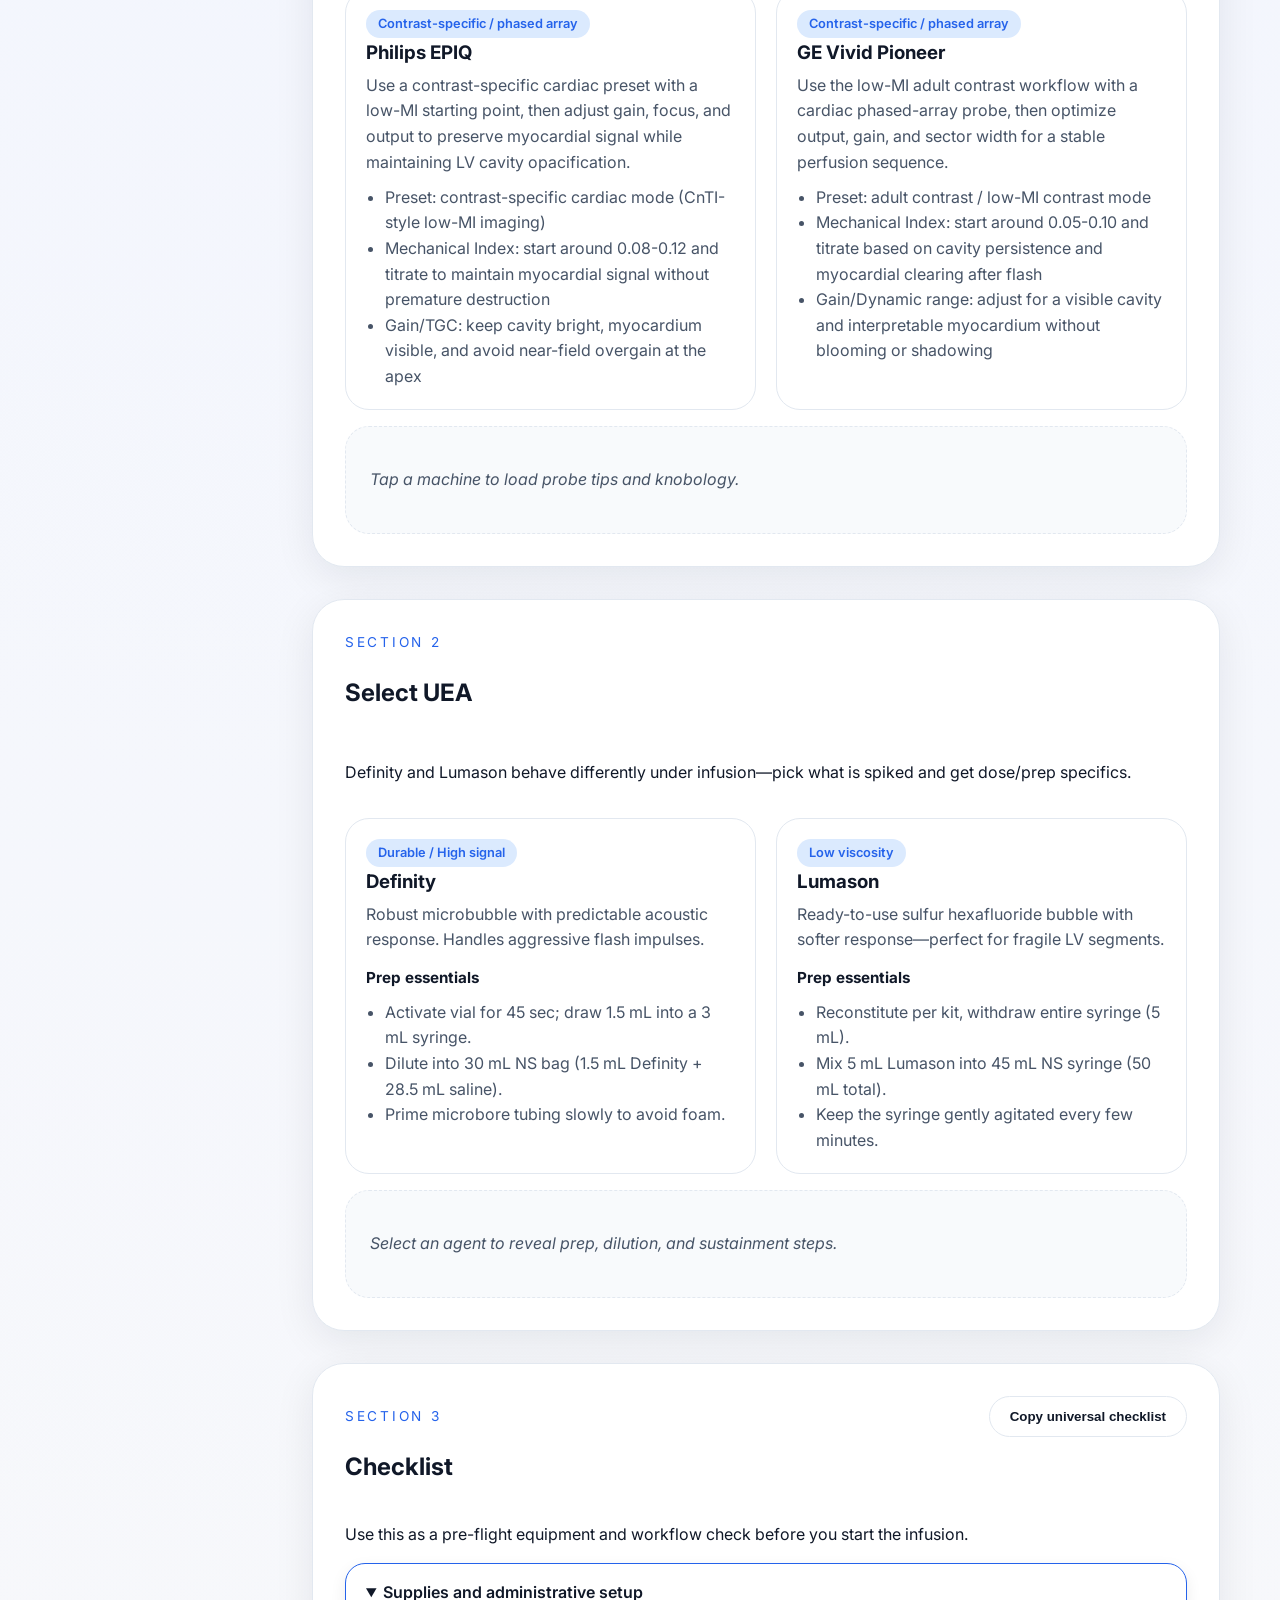
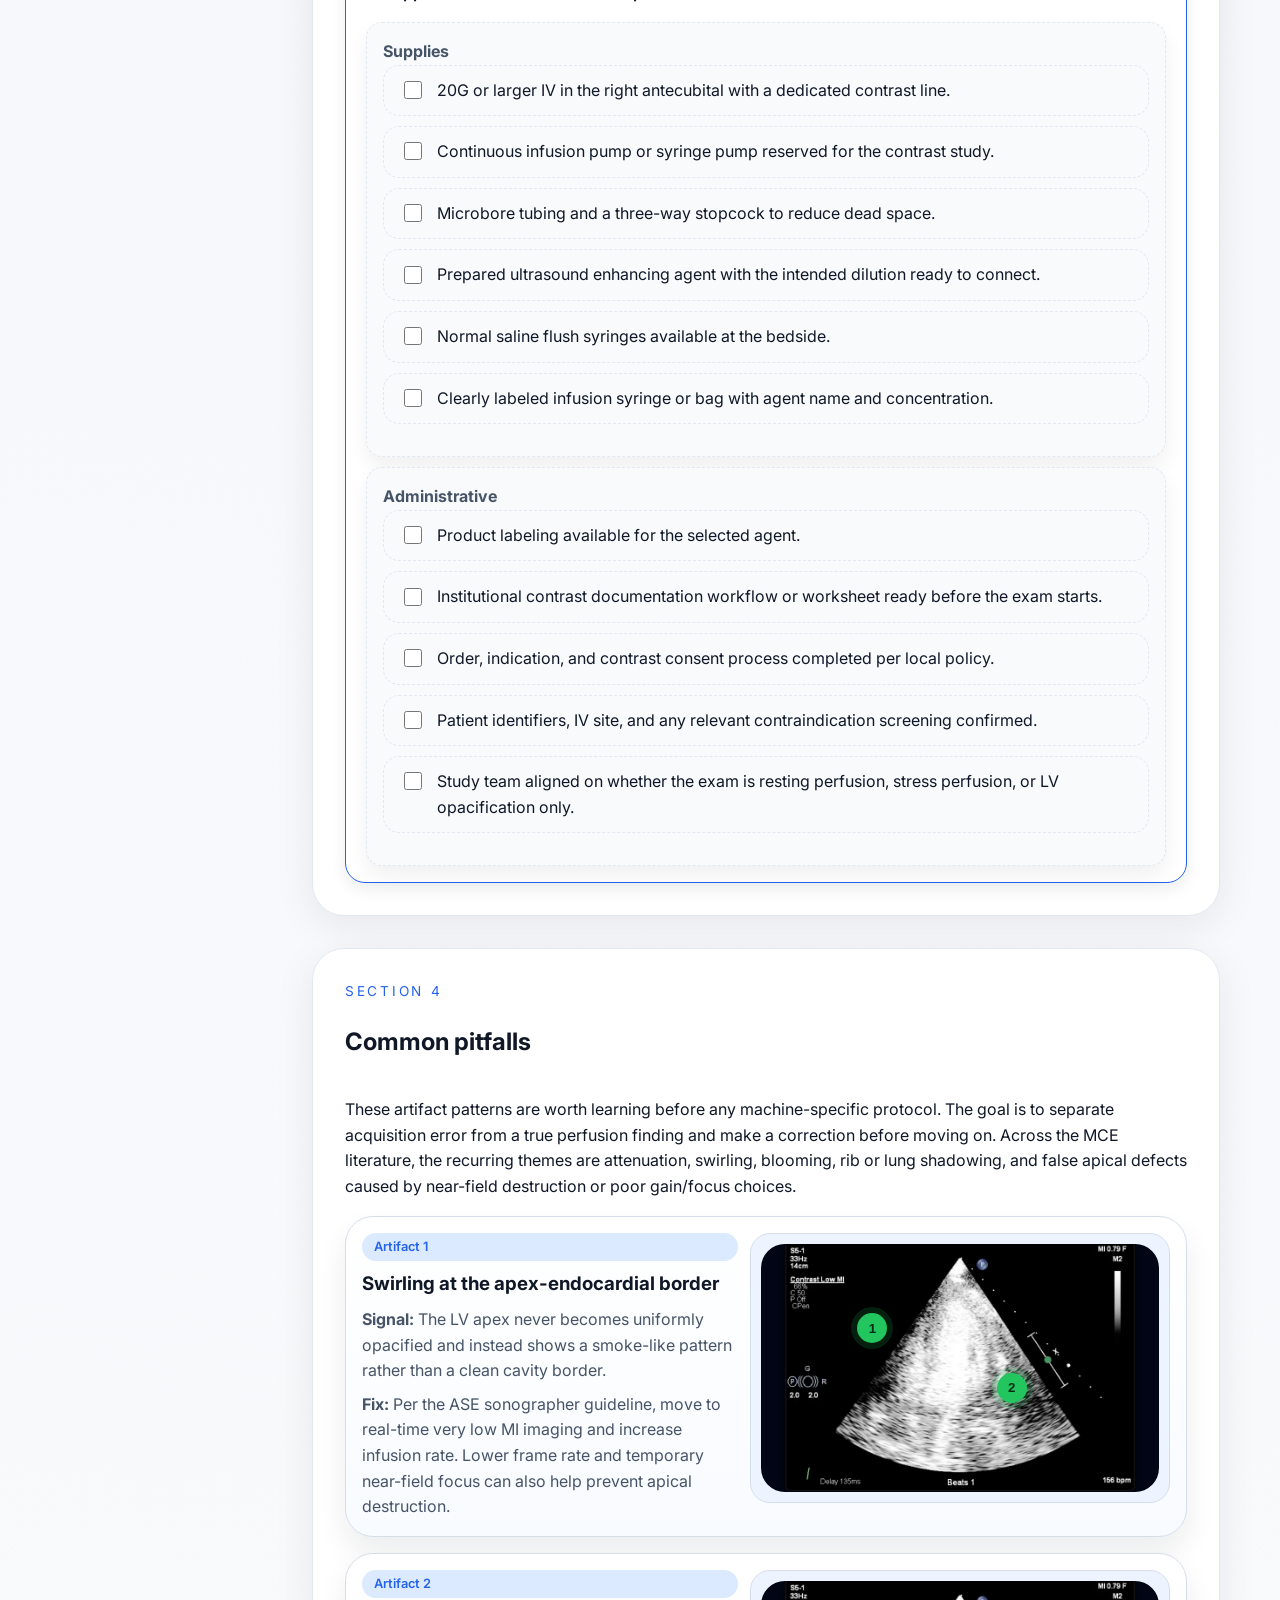
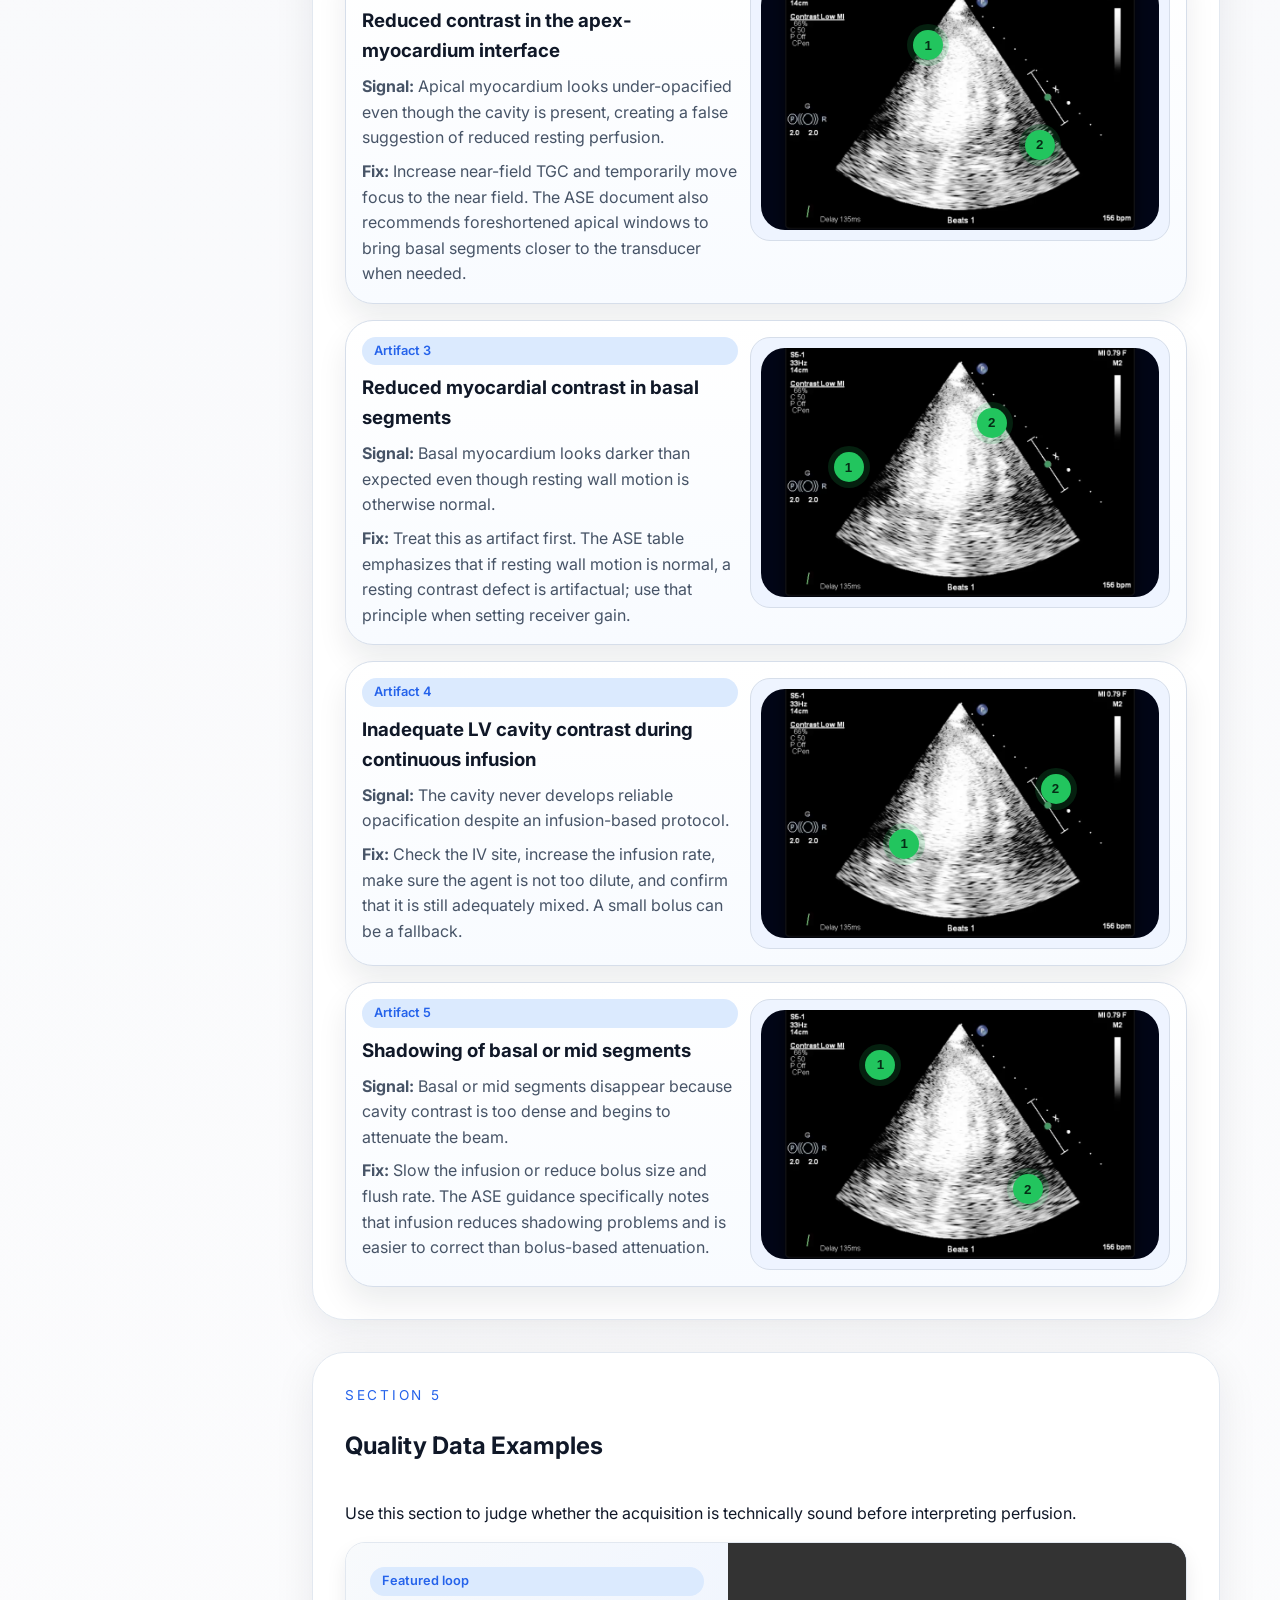
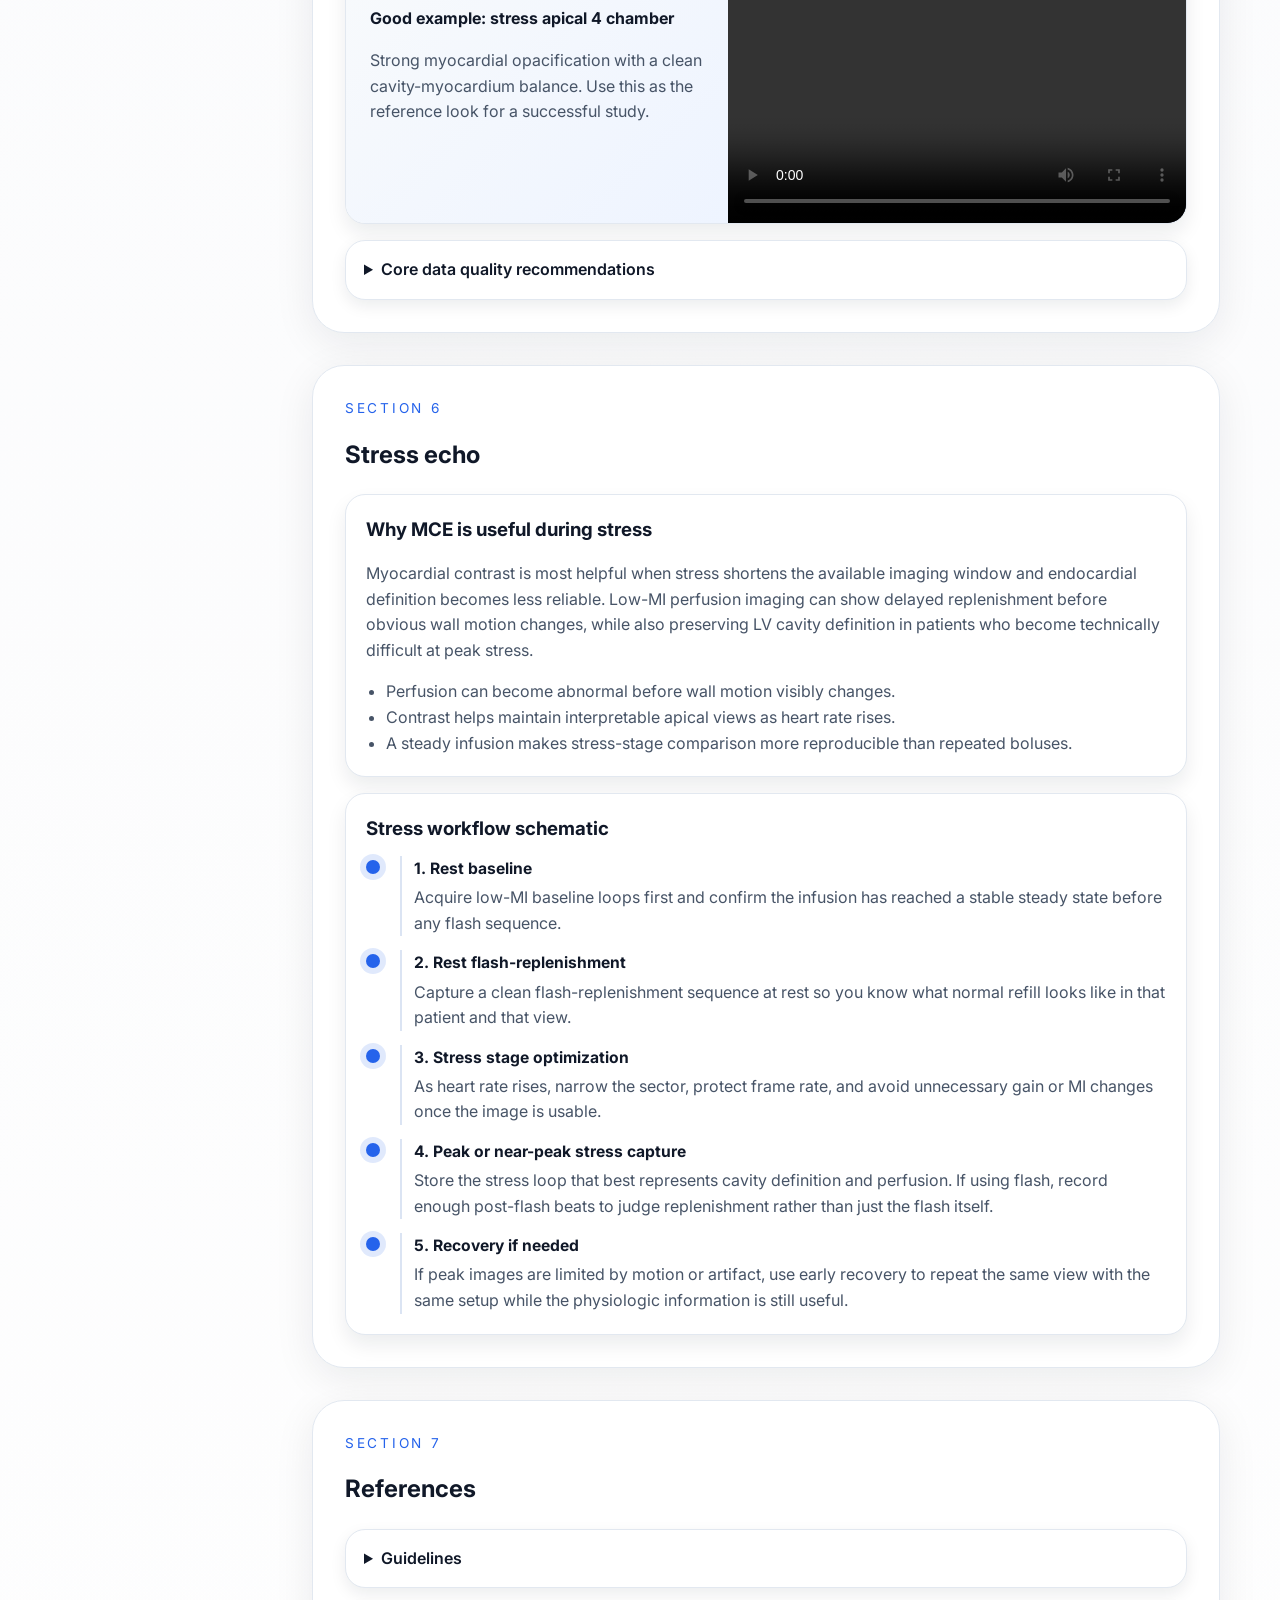
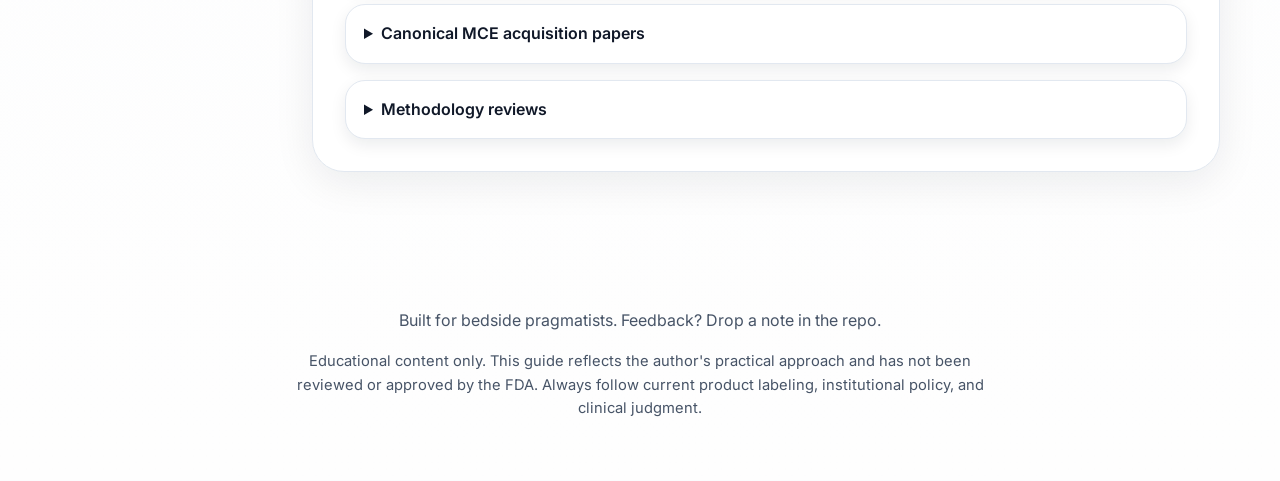
==== commit 57698762: "Add microbubbles page" ====
--- a/index.html
+++ b/index.html
@@ -158,6 +158,9 @@
           study. The details below summarize why continuous infusion is practical, how the technique evolved, and
           where it fits in stress imaging.
         </p>
+        <p class="section-linkout">
+          <a href="microbubbles.html">Learn more about microbubbles...</a>
+        </p>
         <div id="background-topics" class="disclosure-grid"></div>
       </section>
 
--- a/styles/main.css
+++ b/styles/main.css
@@ -176,6 +176,19 @@
   color: var(--muted);
 }
 
+.section-linkout {
+  margin: 14px 0 0;
+  font-weight: 600;
+}
+
+.section-linkout a {
+  text-decoration: none;
+}
+
+.section-linkout a:hover {
+  text-decoration: underline;
+}
+
 .hero__cta {
   display: flex;
   flex-wrap: wrap;
@@ -930,6 +943,121 @@
   font-size: 0.92rem;
 }
 
+.subpage {
+  max-width: 960px;
+  margin: 0 auto;
+  padding: 48px 20px 80px;
+  position: relative;
+  z-index: 1;
+}
+
+.subpage__back {
+  display: inline-block;
+  margin-bottom: 18px;
+  font-weight: 600;
+  text-decoration: none;
+}
+
+.subpage__hero {
+  margin-bottom: 28px;
+}
+
+.subpage__hero h1 {
+  margin-bottom: 0.5rem;
+}
+
+.subpage__grid {
+  display: grid;
+  gap: 18px;
+}
+
+.subpage__card {
+  border: 1px solid var(--border);
+  border-radius: 24px;
+  padding: 24px;
+  background: var(--panel);
+  box-shadow: var(--shadow);
+}
+
+.subpage__card h2,
+.subpage__card h3 {
+  margin-top: 0;
+}
+
+.microbubble-page {
+  position: relative;
+  overflow-x: hidden;
+  cursor: url("content/probe-cursor.png") 20 20, auto;
+}
+
+.microbubble-scene {
+  position: fixed;
+  inset: 0;
+  pointer-events: none;
+  overflow: hidden;
+  z-index: 0;
+}
+
+.microbubble-page a,
+.microbubble-page button,
+.microbubble-page input,
+.microbubble-page summary,
+.microbubble-page [role="button"] {
+  cursor: pointer;
+}
+
+.microbubble {
+  --bubble-x: 0px;
+  --bubble-y: 0px;
+  --bubble-r: 0deg;
+  --bubble-scale: 1;
+  position: absolute;
+  border-radius: 50%;
+  background:
+    radial-gradient(circle at 34% 34%, rgba(255, 255, 255, 0.96), rgba(255, 255, 255, 0.38) 18%, rgba(135, 179, 255, 0.18) 42%, rgba(37, 99, 235, 0.08) 70%, rgba(37, 99, 235, 0.02) 100%);
+  border: 1px solid rgba(255, 255, 255, 0.58);
+  box-shadow:
+    inset -8px -8px 14px rgba(37, 99, 235, 0.08),
+    inset 8px 8px 14px rgba(255, 255, 255, 0.42),
+    0 16px 28px rgba(37, 99, 235, 0.06);
+  opacity: 0.42;
+  transform: translate3d(var(--bubble-x), var(--bubble-y), 0) rotate(var(--bubble-r)) scale(var(--bubble-scale));
+  transition: transform 180ms ease-out;
+}
+
+.microbubble::after {
+  content: "";
+  position: absolute;
+  inset: 12% 12% auto auto;
+  width: 24%;
+  height: 24%;
+  border-radius: 50%;
+  background: rgba(255, 255, 255, 0.75);
+  filter: blur(4px);
+}
+
+.microbubble--one { top: 8%; left: 4%; width: 54px; height: 54px; }
+.microbubble--two { top: 12%; left: 22%; width: 38px; height: 38px; }
+.microbubble--three { top: 20%; left: 40%; width: 62px; height: 62px; }
+.microbubble--four { top: 10%; right: 18%; width: 46px; height: 46px; }
+.microbubble--five { top: 24%; right: 8%; width: 34px; height: 34px; }
+.microbubble--six { top: 34%; left: 12%; width: 42px; height: 42px; }
+.microbubble--seven { top: 42%; left: 30%; width: 30px; height: 30px; }
+.microbubble--eight { top: 38%; right: 28%; width: 58px; height: 58px; }
+.microbubble--nine { top: 52%; right: 10%; width: 40px; height: 40px; }
+.microbubble--ten { bottom: 24%; left: 8%; width: 64px; height: 64px; }
+.microbubble--eleven { bottom: 18%; left: 26%; width: 36px; height: 36px; }
+.microbubble--twelve { bottom: 14%; left: 48%; width: 50px; height: 50px; }
+.microbubble--thirteen { bottom: 20%; right: 22%; width: 44px; height: 44px; }
+.microbubble--fourteen { bottom: 8%; right: 6%; width: 70px; height: 70px; }
+.microbubble--fifteen { top: 16%; left: 58%; width: 28px; height: 28px; }
+.microbubble--sixteen { top: 28%; left: 72%; width: 52px; height: 52px; }
+.microbubble--seventeen { top: 60%; left: 18%; width: 32px; height: 32px; }
+.microbubble--eighteen { top: 64%; left: 62%; width: 48px; height: 48px; }
+.microbubble--nineteen { bottom: 30%; right: 34%; width: 26px; height: 26px; }
+.microbubble--twenty { bottom: 10%; left: 64%; width: 38px; height: 38px; }
+.microbubble--twentyone { bottom: 34%; right: 4%; width: 56px; height: 56px; }
+
 .animate {
   opacity: 1;
   transform: translateY(0);
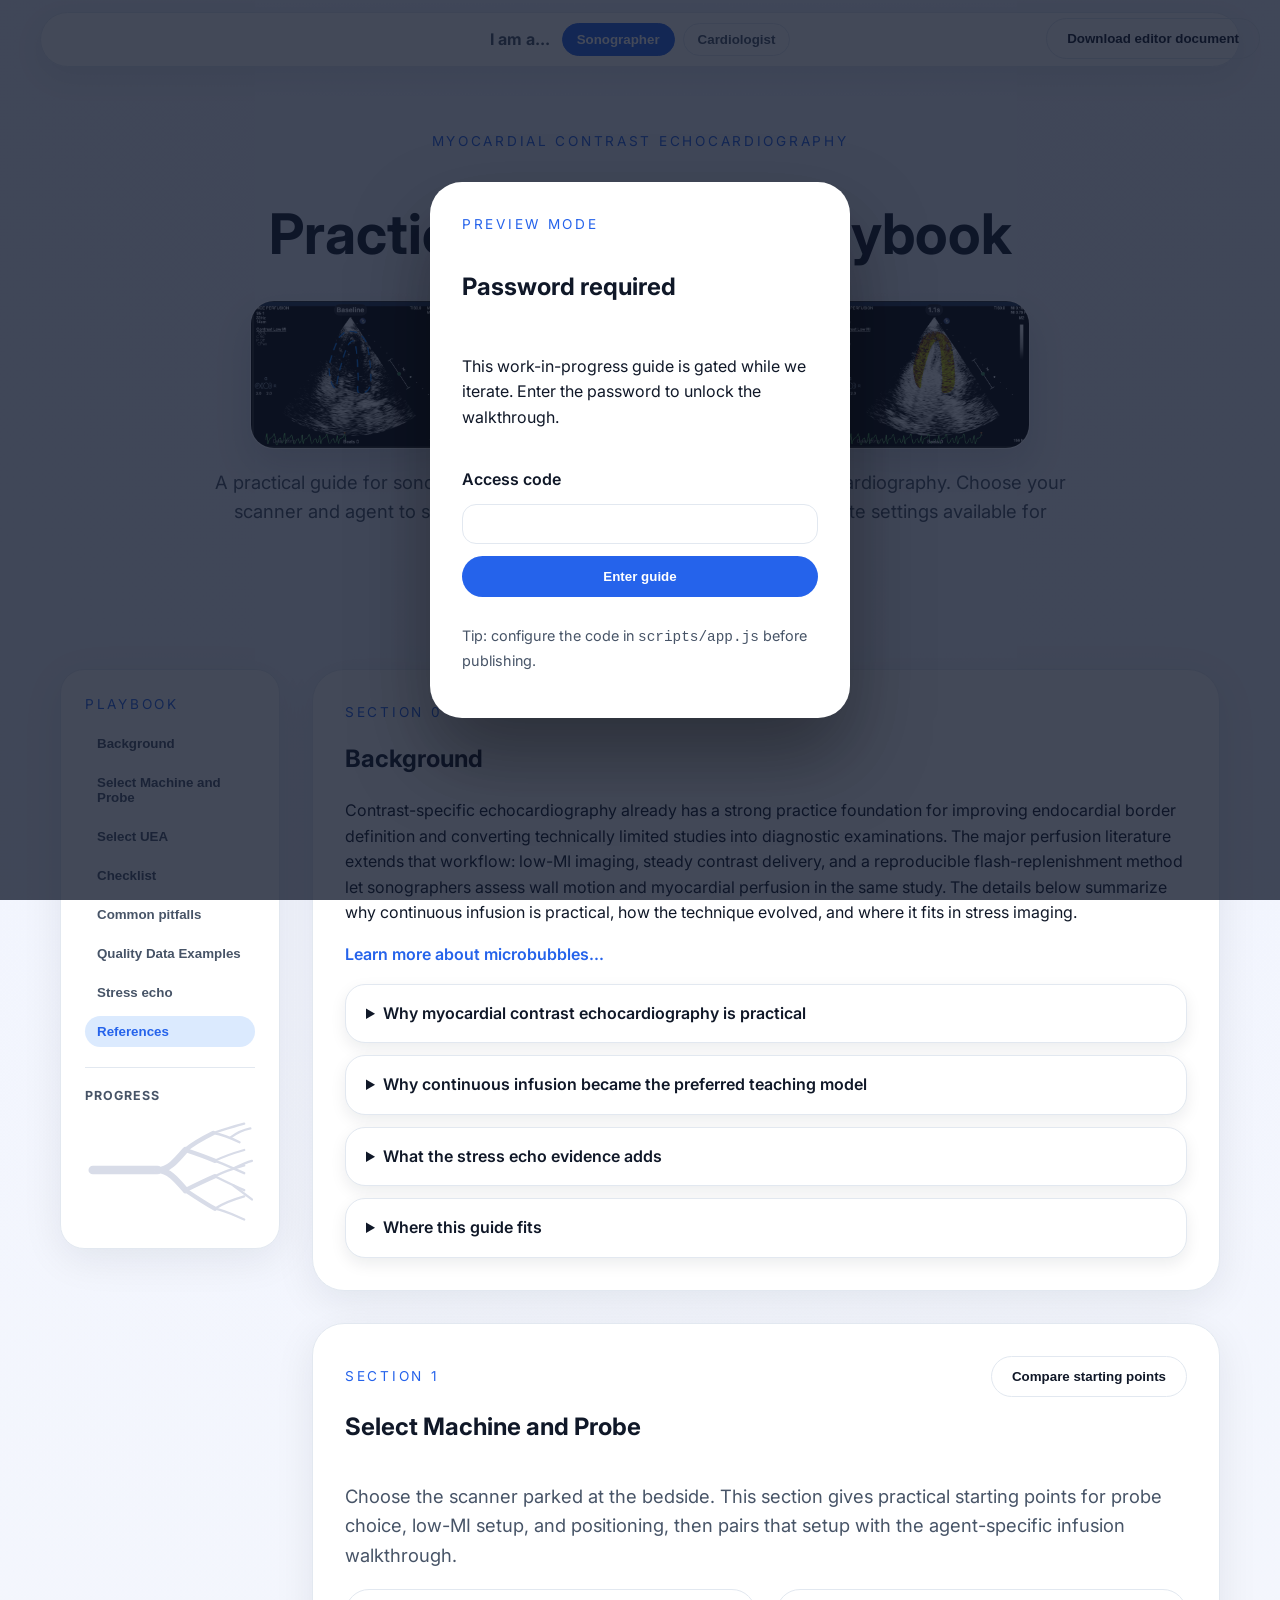
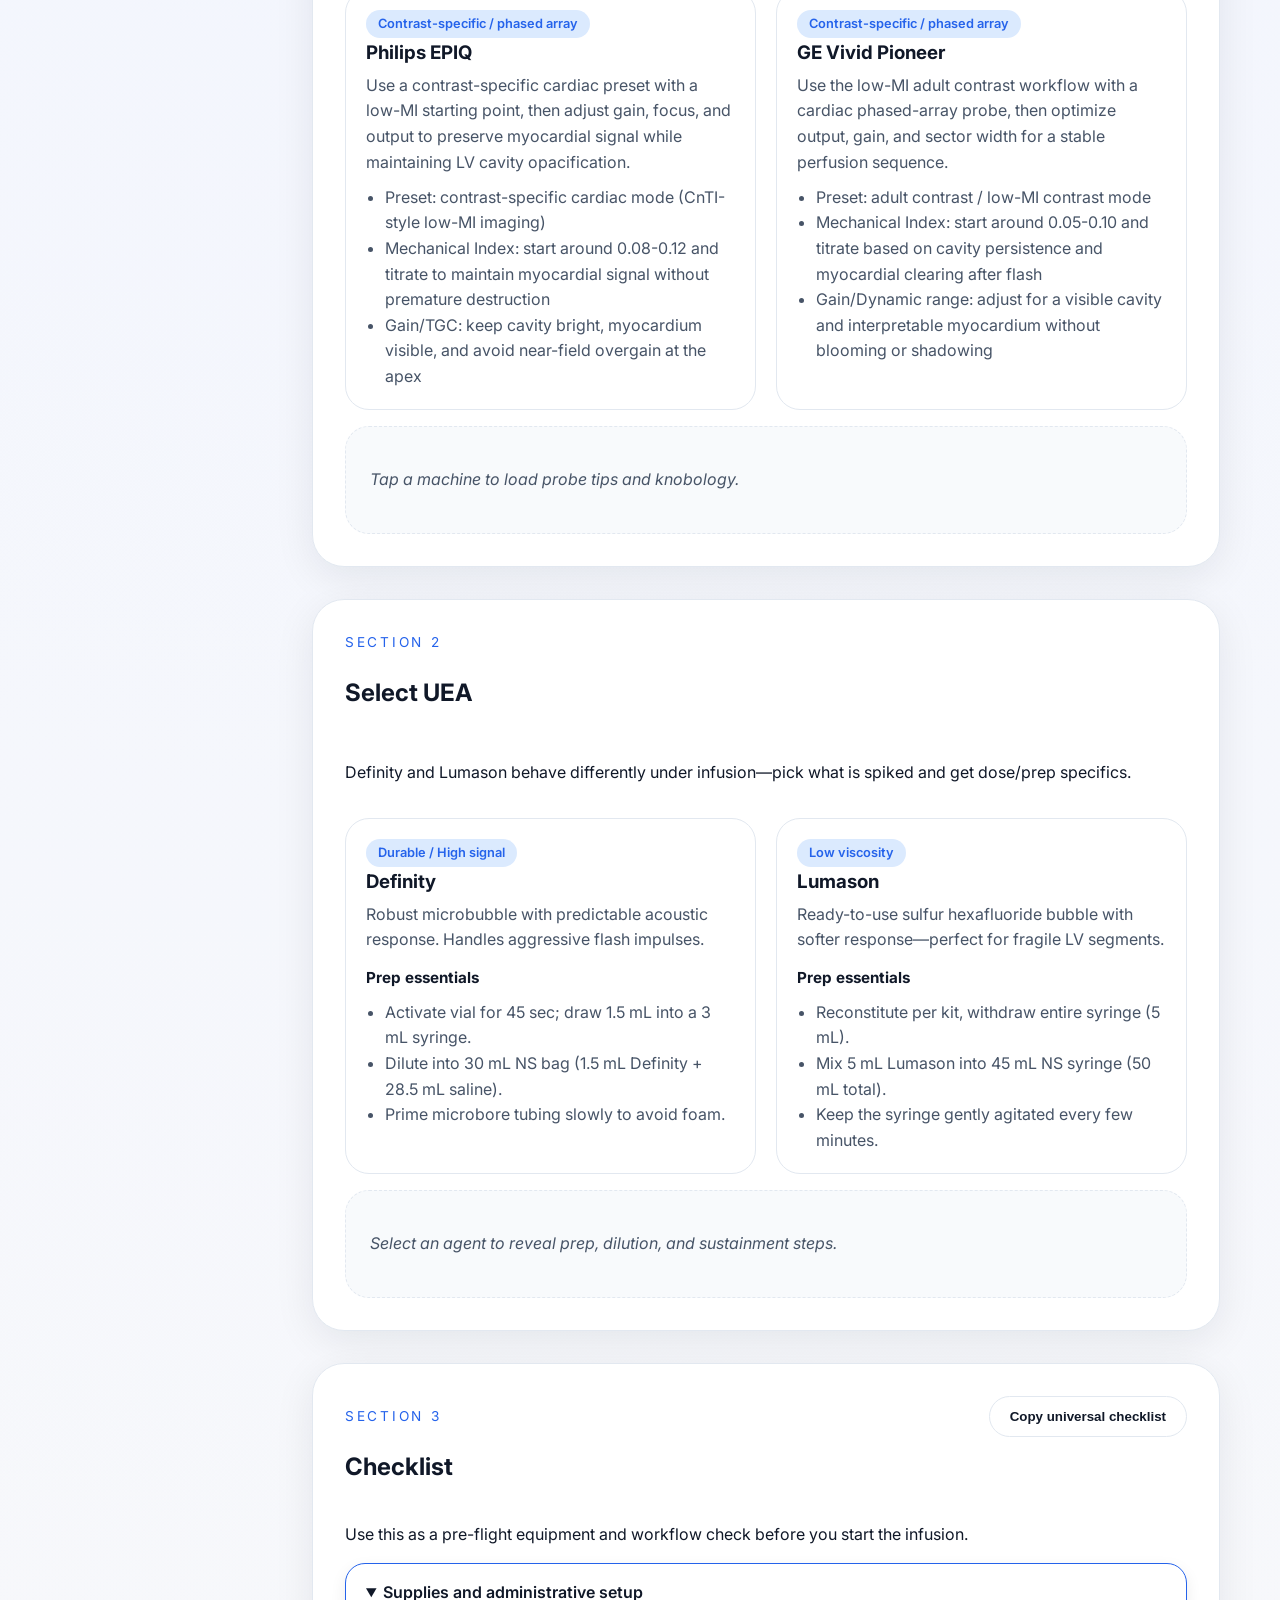
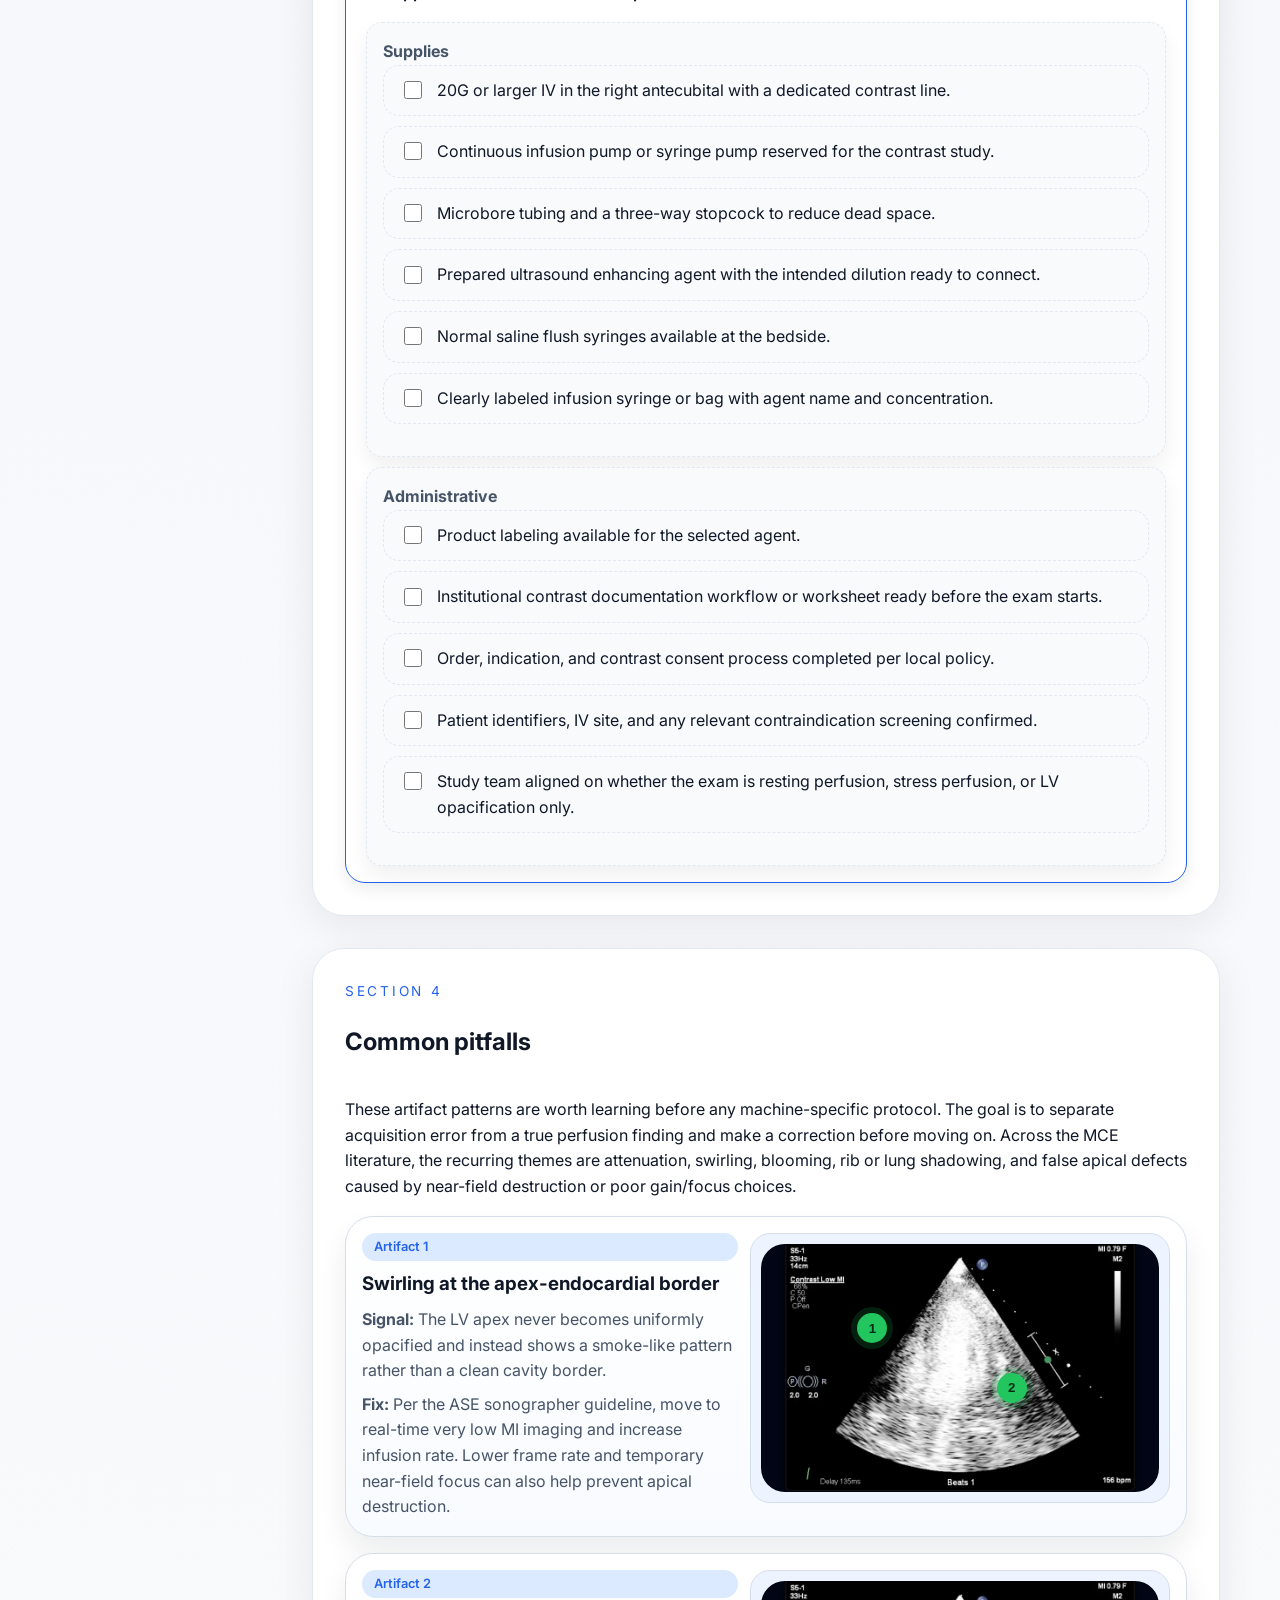
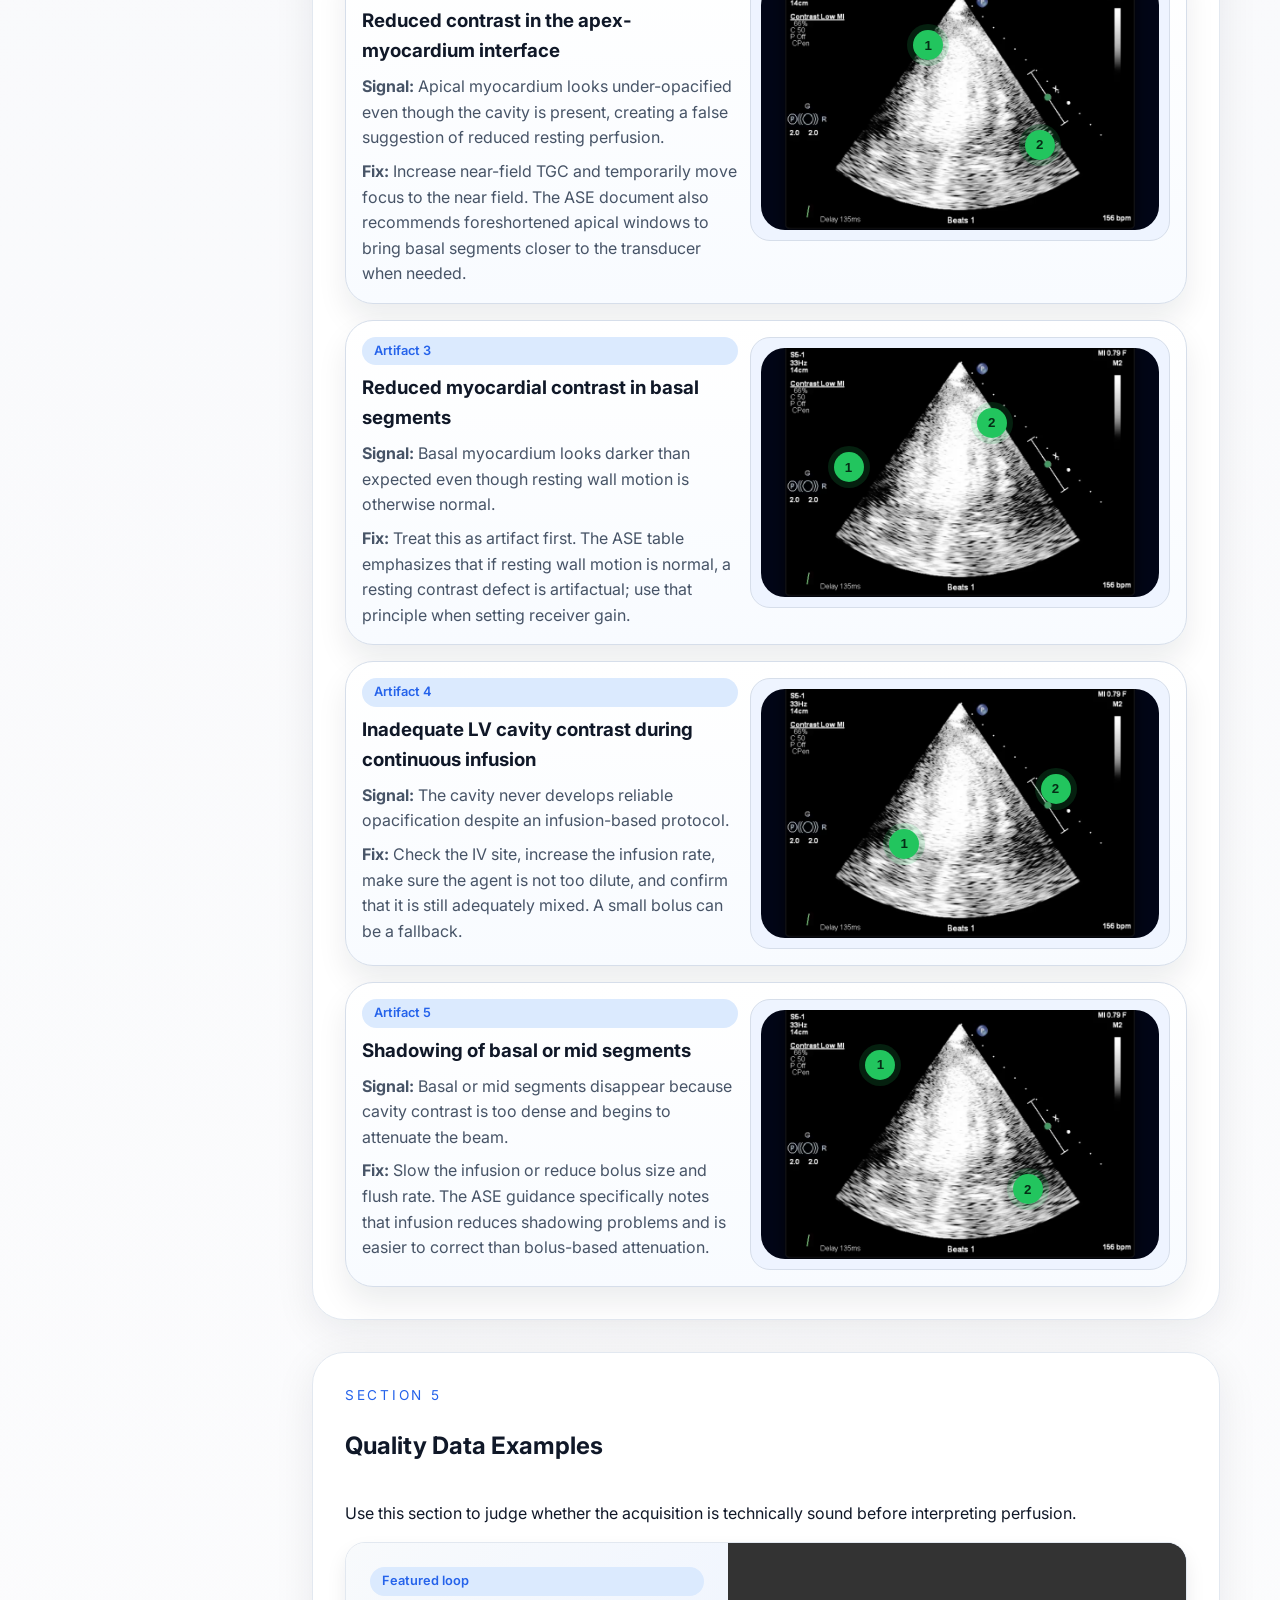
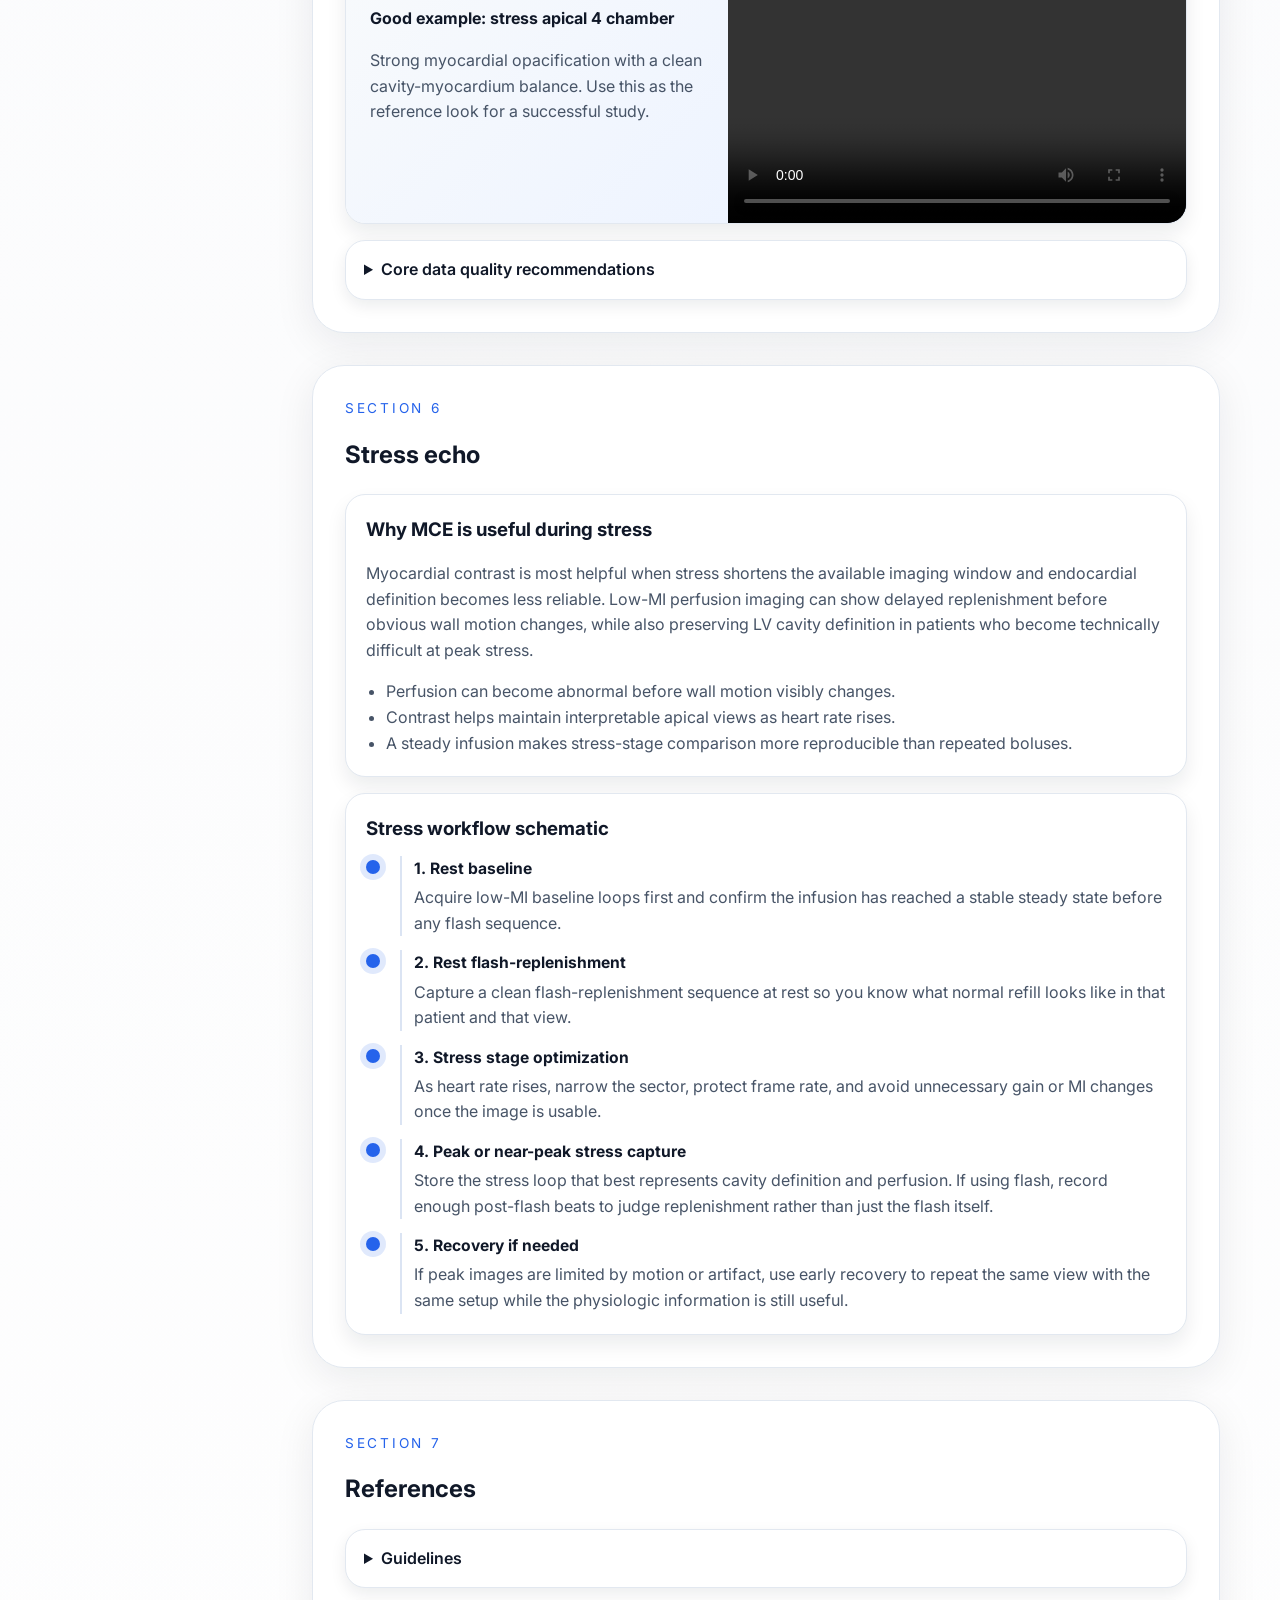
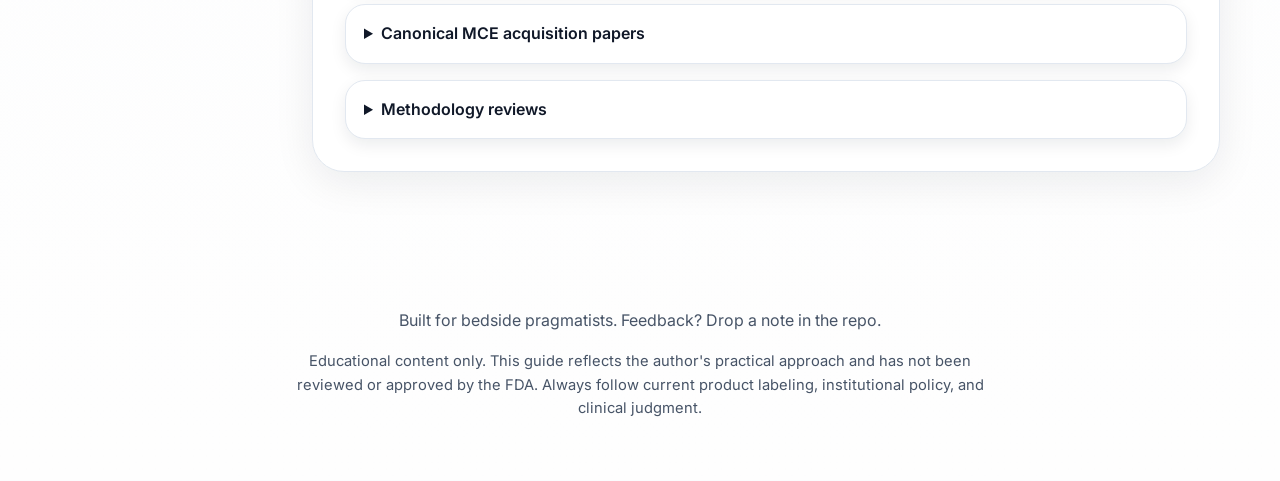
==== commit 537ac5d7: "Add doc download function" ====
--- a/index.html
+++ b/index.html
@@ -13,6 +13,9 @@
     <link rel="stylesheet" href="styles/main.css" />
   </head>
   <body>
+    <button id="download-editor-doc" class="btn btn--ghost editor-doc-btn">
+      Download editor document
+    </button>
     <div class="role-toggle" aria-label="Audience selector">
       <div class="role-toggle__inner">
         <span class="role-toggle__label">I am a...</span>
--- a/styles/main.css
+++ b/styles/main.css
@@ -89,6 +89,13 @@
 .gate__hint {
   font-size: 0.9rem;
   color: var(--muted);
+}
+
+.editor-doc-btn {
+  position: fixed;
+  top: 18px;
+  right: 20px;
+  z-index: 45;
 }
 
 .role-toggle {
@@ -1079,6 +1086,11 @@
     grid-template-columns: 1fr;
   }
 
+  .editor-doc-btn {
+    top: 70px;
+    right: 20px;
+  }
+
   .story-nav {
     position: relative;
     top: 0;
@@ -1099,6 +1111,12 @@
 }
 
 @media (max-width: 640px) {
+  .editor-doc-btn {
+    position: static;
+    display: block;
+    margin: 12px 20px 0 auto;
+  }
+
   .panel {
     padding: 24px;
   }
